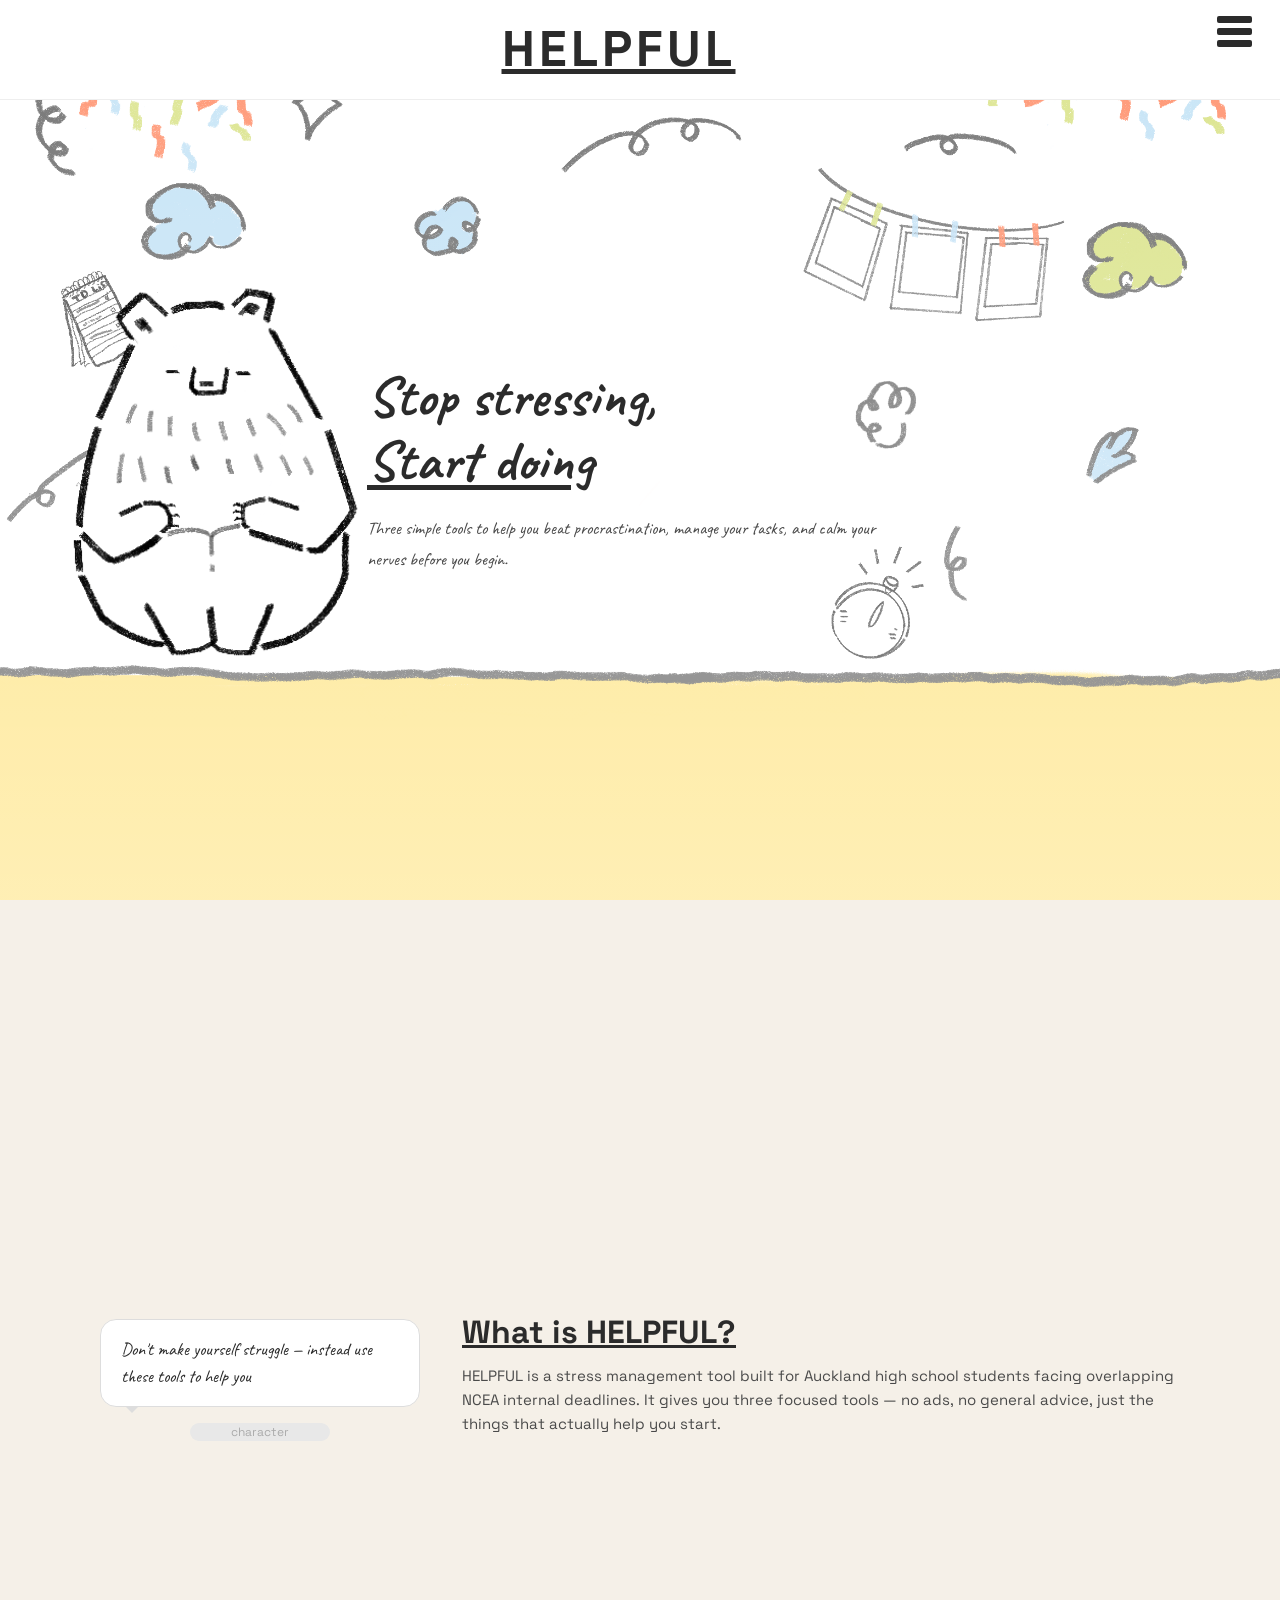
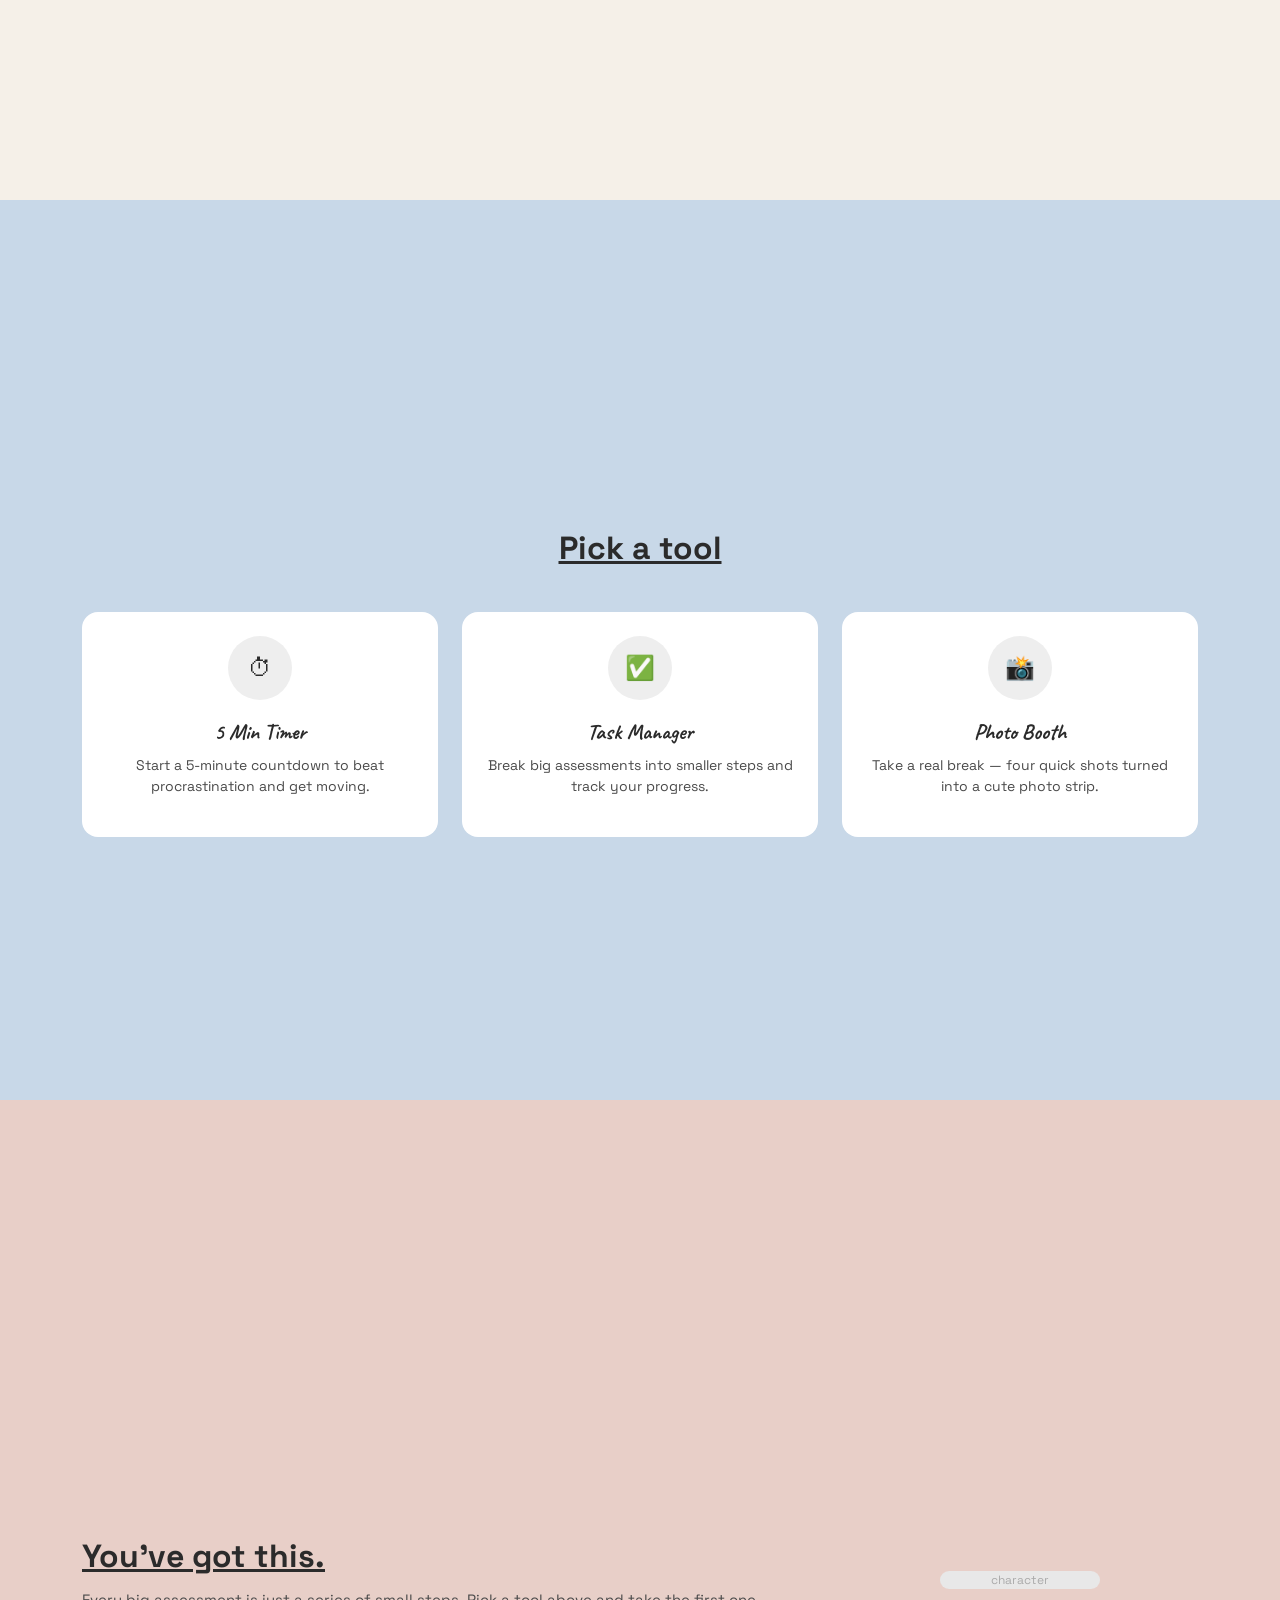
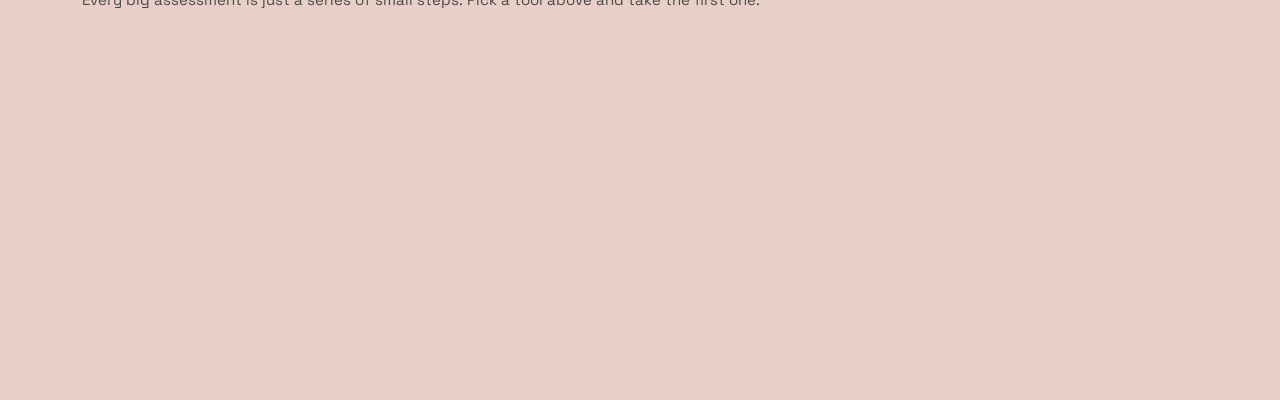
==== index.html @ 7f29ee8a "Add files via upload" ====
<!DOCTYPE html>
<html lang="en">
<head>
  <meta charset="UTF-8" />
  <meta name="viewport" content="width=device-width, initial-scale=1.0" />
  <title>HELPFUL</title>

  <!-- Bootstrap 5 -->
  <link href="https://cdn.jsdelivr.net/npm/bootstrap@5.3.0/dist/css/bootstrap.min.css" rel="stylesheet" />

  <!-- Google Fonts -->
  <link href="https://fonts.googleapis.com/css2?family=Space+Grotesk:wght@400;600;700&family=Caveat:wght@500;700&display=swap" rel="stylesheet" />

  <!-- Link to CSS -->
  <link rel="stylesheet" href="style.css">
</head>

<body>
    
      <!-- ── NAV ──────────────────────────────────────────── -->
      <nav class="nav-bar">
        <div></div>
        <span class="nav-logo">HELPFUL</span>
        <button class="hamburger" id="menuBtn" aria-label="Open menu">
          <span></span><span></span><span></span>
        </button>
      </nav>
    
      <!-- slide-out menu -->
      <div class="overlay" id="overlay"></div>
      <div class="side-menu" id="sideMenu">
        <button class="menu-close" id="menuClose">✕</button>
        <a href="index.html">Home</a>
        <a href="timer.html">5 Min Timer</a>
        <a href="tasks.html">Task Manager</a>
        <a href="breathing.html">Photo Booth</a>
      </div>
    
      <!-- ── SECTION 1 — HERO ─────────────────────────────── -->
      <section class="snap-section hero">

        <div class="container">
          <div class="row align-items-center g-4" style="padding-top: 200px;">
    
            <!-- left character -->
            <div class="col-md-3 d-flex justify-content-center hide-mobile">
              <div class="character-placeholder animate-in">
                <!-- replace with: <img src="assets/char-left.png" alt=""> -->
                <img src="Bearlogo3.png" alt="bear">
              </div>
            </div>
    
            <!-- centre text -->
            <div class="col-md-6 text-center text-md-start">
              <h1 class="hero-tagline animate-in delay-1">
                Stop stressing,<br>
                <span style="text-decoration:underline">Start doing</span>
              </h1>
              <p class="hero-sub animate-in delay-2">
                Three simple tools to help you beat procrastination,
                manage your tasks, and calm your nerves before you begin.
              </p>
            </div>
    
            <!-- right character -->
            <div class="col-md-3 d-flex justify-content-center hide-mobile">
              <div class="character-placeholder animate-in delay-3">
                <!-- replace with: <img src="assets/char-right.png" alt=""> -->
              </div>
            </div>
    

            
          </div>
        </div>
      </section>
    
      <!-- ── SECTION 2 — ABOUT ─────────────────────────────── -->
      <section class="snap-section section-about">
        <div class="container">
          <div class="row align-items-center g-4">
    
            <!-- character with speech bubble -->
            <div class="col-md-4 d-flex flex-column align-items-center gap-3">
              <div class="speech-bubble animate-in">
                Don't make yourself struggle — instead use these tools to help you
              </div>
              <div class="character-placeholder" style="max-width:140px">
                <!-- replace with character PNG -->
                character
              </div>
            </div>
    
            <!-- text -->
            <div class="col-md-8">
              <p class="section-heading animate-in">What is HELPFUL?</p>
              <p class="section-text animate-in delay-1">
                HELPFUL is a stress management tool built for Auckland high school students
                facing overlapping NCEA internal deadlines. It gives you three focused tools —
                no ads, no general advice, just the things that actually help you start.
              </p>
            </div>
    
          </div>
        </div>
      </section>
    
      <!-- ── SECTION 3 — TOOLS ─────────────────────────────── -->
      <section class="snap-section section-tools">
        <div class="container">
          <div class="row g-4 justify-content-center">
    
            <div class="col-12 text-center mb-2">
              <p class="section-heading animate-in">Pick a tool</p>
            </div>
    
            <!-- Timer -->
            <div class="col-md-4 col-10">
              <div class="tool-card animate-in">
                <a href="timer.html">
                  <div class="tool-icon">⏱</div>
                  <p class="tool-title">5 Min Timer</p>
                  <p class="tool-desc">
                    Start a 5-minute countdown to beat procrastination and get moving.
                  </p>
                </a>
              </div>
            </div>
    
            <!-- Task Manager -->
            <div class="col-md-4 col-10">
              <div class="tool-card animate-in delay-1">
                <a href="tasks.html">
                  <div class="tool-icon">✅</div>
                  <p class="tool-title">Task Manager</p>
                  <p class="tool-desc">
                    Break big assessments into smaller steps and track your progress.
                  </p>
                </a>
              </div>
            </div>
    
            <!-- Box Breathing -->
            <div class="col-md-4 col-10">
              <div class="tool-card animate-in delay-2">
                <a href="breathing.html">
                  <div class="tool-icon">📸</div>
                  <p class="tool-title">Photo Booth</p>
                  <p class="tool-desc">
                    Take a real break — four quick shots turned into a cute photo strip.
                  </p>
                </a>
              </div>
            </div>
    
          </div>
        </div>
      </section>
    
      <!-- ── SECTION 4 — CLOSING ───────────────────────────── -->
      <section class="snap-section section-close">
        <div class="container">
          <div class="row align-items-center g-4">
    
            <div class="col-md-8">
              <p class="section-heading animate-in">You've got this.</p>
              <p class="section-text animate-in delay-1">
                Every big assessment is just a series of small steps.
                Pick a tool above and take the first one.
              </p>
            </div>
    
            <div class="col-md-4 d-flex justify-content-center hide-mobile">
              <div class="character-placeholder" style="max-width:160px">
                <!-- replace with character PNG -->
                character
              </div>
            </div>
    
          </div>
        </div>
      </section>
    
    
      <!-- Bootstrap JS -->
      <script src="https://cdn.jsdelivr.net/npm/bootstrap@5.3.0/dist/js/bootstrap.bundle.min.js"></script>
    
      <script>
        // ── Hamburger menu ───────────────────────────────────
        const menuBtn   = document.getElementById('menuBtn');
        const menuClose = document.getElementById('menuClose');
        const sideMenu  = document.getElementById('sideMenu');
        const overlay   = document.getElementById('overlay');
    
        function openMenu()  { sideMenu.classList.add('open'); overlay.classList.add('open'); }
        function closeMenu() { sideMenu.classList.remove('open'); overlay.classList.remove('open'); }
    
        menuBtn.addEventListener('click', openMenu);
        menuClose.addEventListener('click', closeMenu);
        overlay.addEventListener('click', closeMenu);
    
        // ── Scroll-triggered animations ──────────────────────
        const observer = new IntersectionObserver((entries) => {
          entries.forEach(entry => {
            if (entry.isIntersecting) {
              entry.target.querySelectorAll('.animate-in').forEach(el => {
                el.style.animationPlayState = 'running';
              });
            }
          });
        }, { threshold: 0.2 });
    
        document.querySelectorAll('.snap-section').forEach(section => {
          // pause animations until section is in view
          section.querySelectorAll('.animate-in').forEach(el => {
            el.style.animationPlayState = 'paused';
          });
          observer.observe(section);
        });
      </script>
</body>
</html>
---- style.css ----
/* ── TOKENS ─────────────────────────────────────────── */
:root {
  --cream:   #F5F0E8;
  --blue:    #C8D8E8;
  --pink:    #E8CFC8;
  --grey:    #4A4A4A;
  --dark:    #2B2B2B;
  --white:   #FFFFFF;
  --font-display: 'Space Grotesk', sans-serif;
  --font-hand:    'Caveat', cursive;
}

/* ── BASE ───────────────────────────────────────────── */
* { box-sizing: border-box; margin: 0; padding: 0; }

html {
  scroll-snap-type: y mandatory;
  overflow-y: scroll;
}

body {
  font-family: var(--font-display);
  background-color: var(--white);
  color: var(--dark);
}

/* ── NAV ────────────────────────────────────────────── */
.nav-bar {
  position: fixed;
  top: 0;
  left: 0;
  width: 100%;
  z-index: 100; /* how above the item is, so it stays above other items */
  background: var(--white);
  border-bottom: 1px solid #eee;
  padding: 12px 24px;
  display: flex;
  justify-content: space-between;
}

.nav-logo {
  font-family: var(--font-display);
  font-weight: 750;
  font-size: 50px;
  letter-spacing: 4px;
  text-decoration: underline;
  color: var(--dark);
  align-items: center;
}

/* hamburger */
.hamburger {
  background: none;
  border: none;
  cursor: pointer;
  display: flex;
  flex-direction: column;
  gap: 5px;
  padding: 4px;
  justify-self: end;
}
.hamburger span {
  display: block;
  width: 35px;
  height: 7px;
  background: var(--dark);
  border-radius: 2px;
  transition: 0.3s;
}

/* slide-out menu */
.side-menu {
  position: fixed;
  top: 0; right: -260px;
  width: 260px;
  height: 100%;
  background: var(--white);
  border-left: 1px solid #eee;
  z-index: 200;
  padding: 32px 24px;
  transition: right 0.3s ease;
}
.side-menu.open { right: 0; }

.side-menu a {
  display: block;
  font-family: var(--font-display);
  font-weight: 600;
  font-size: 18px;
  color: var(--dark);
  text-decoration: none;
  padding: 12px 0;
  border-bottom: 1px solid #eee;
}
.side-menu a:hover { color: var(--grey); }

.menu-close {
  background: none;
  border: none;
  font-size: 24px;
  cursor: pointer;
  margin-bottom: 24px;
  color: var(--dark);
}

.overlay {
  display: none;
  position: fixed;
  inset: 0;
  background: rgba(0,0,0,0.2);
  z-index: 150;
}
.overlay.open { display: block; }

/* ── SECTIONS (scroll snap) ─────────────────────────── */
.snap-section {
  scroll-snap-align: start;
  min-height: 100vh;
  padding-top: 60px;
  display: flex;
  align-items: center;
  position: relative;
  overflow: hidden;
}

/* ── HERO ───────────────────────────────────────────── */
/* Only this section gets the auto-cropping background image.
   Sections 2-4 keep their plain background colours.            */
.hero {
  /* fallback colour — shows if the image is missing or still loading */
  background-color: var(--white);

  /* two stacked layers: the white veil sits ON TOP of the photo,
     so the dark hero text stays readable on any image            */
  background-image:
    linear-gradient(rgba(255, 255, 255, 0.294), rgba(255, 255, 255, 0.55)),
    url('backgroundHERO3.png');

  background-size: cover;              /* fill the section, crop the overflow */
  background-position: center center;  /* which part of the image survives */
  background-repeat: no-repeat;

  display: flex;
  align-items: stretch;
  padding-top: 56px;
  overflow: hidden;
  min-height: 100vh;
}

.hero .character-placeholder {
  background: none;
  border-radius: 0;
  aspect-ratio: auto;    /* let the image set its own height */
  width: 370px;
  max-width: none;       /* overrides the 180px rule */
  flex-shrink: 0;        /* stops flexbox from squeezing it back down */

  /*  THURTHER position adustments
  
  fine positioning — uncomment and tweak to nudge the bear position: relative; 
  top: 40px;             down; negative moves up
  left: -20px;           left; positive moves right
  */
}

.hero .character-placeholder img {
  width: 100%;
  height: auto;
  display: block;        /* kills the stray gap under the image */
}

.hero-text {
  flex: 0 0 42%;
  display: flex;
  flex-direction: column;
  justify-content: center;
  padding: 48px 32px 48px 60px;
  position: relative;
  z-index: 2;
}

.hero-tagline {
  font-family: var(--font-hand);
  font-size: 56px;
  font-weight: 700;
  line-height: 1.15;
  margin-bottom: 20px;
  color: var(--dark);
}

.hero-tagline span {
  text-decoration: underline;
  text-underline-offset: 6px;
}

.hero-sub {
  font-family: var(--font-hand);
  font-size: 18px;
  color: var(--grey);
  line-height: 1.7;
}

.hero-illustration {
  flex: 1;
  position: relative;
  display: flex;
  align-items: flex-end;
}

.hero-ground {
  position: absolute;
  bottom: 0; left: 0; right: 0;
  height: 32%;
  background-color: #F5D96B;
}

.hero-chars {
  position: relative;
  z-index: 2;
  display: flex;
  align-items: flex-end;
  gap: 24px;
  padding: 0 32px 0 16px;
  width: 100%;
  justify-content: center;
}

.char-placeholder {
  background: #e0e0e0;
  border-radius: 12px;
  display: flex;
  align-items: center;
  justify-content: center;
  font-size: 12px;
  color: #aaa;
  font-family: var(--font-display);
}

.char-main  { width: 220px; height: 300px; }
.char-small { width: 130px; height: 180px; }

.hero-chars img {
  object-fit: contain;
  object-position: bottom;
}

/* ── SECTION 2 — about ──────────────────────────────── */
.section-about {
  background-color: var(--cream);
}

.speech-bubble {
  background: var(--white);
  border: 1px solid #ddd;
  border-radius: 16px;
  padding: 16px 20px;
  font-family: var(--font-hand);
  font-size: 18px;
  line-height: 1.5;
  position: relative;
  max-width: 320px;
}
.speech-bubble::after {
  content: '';
  position: absolute;
  bottom: -14px; left: 24px;
  border: 7px solid transparent;
  border-top-color: #ddd;
}

.character-placeholder {
  width: 100%;
  max-width: 180px;
  aspect-ratio: 180px;
  background: #e8e8e8;
  border-radius: 12px;
  display: flex;
  align-items: center;
  justify-content: center;
  font-size: 12px;
  color: #aaa;
  font-family: var(--font-display);
}

.section-heading {
  font-family: var(--font-display);
  font-weight: 700;
  font-size: 32px;
  text-decoration: underline;
  margin-bottom: 8px;
}

.section-text {
  font-size: 15px;
  color: var(--grey);
  line-height: 1.6;
}

/* ── SECTION 3 — tools ──────────────────────────────── */
.section-tools {
  background-color: var(--blue);
}

.tool-card {
  background: var(--white);
  border-radius: 16px;
  padding: 24px;
  text-align: center;
  height: 100%;
  transition: transform 0.2s;
}
.tool-card:hover { transform: translateY(-4px); }

.tool-card a {
  text-decoration: none;
  color: inherit;
  display: block;
  height: 100%;
}

.tool-title {
  font-family: var(--font-hand);
  font-size: 22px;
  font-weight: 700;
  margin-bottom: 6px;
}

.tool-desc {
  font-size: 14px;
  color: var(--grey);
}

.tool-icon {
  width: 64px;
  height: 64px;
  background: #eee;
  border-radius: 50%;
  margin: 0 auto 16px;
  display: flex;
  align-items: center;
  justify-content: center;
  font-size: 24px;
}

/* ── SECTION 4 — closing ────────────────────────────── */
.section-close {
  background-color: var(--pink);
}

/* ── ANIMATIONS ─────────────────────────────────────── */
@keyframes fadeSlideUp {
  from { opacity: 0; transform: translateY(24px); }
  to   { opacity: 1; transform: translateY(0); }
}

.animate-in {
  animation: fadeSlideUp 0.6s ease both;
}
.delay-1 { animation-delay: 0.15s; }
.delay-2 { animation-delay: 0.3s;  }
.delay-3 { animation-delay: 0.45s; }

/* ── MOBILE ─────────────────────────────────────────── */
@media (max-width: 767px) {
  .hide-mobile { display: none !important; }
  .snap-section { min-height: auto; padding-bottom: 48px; }
  html { scroll-snap-type: none; }

  .hero {
    flex-direction: column;
    min-height: 100vh;

    /* Phones are tall and narrow, so 'cover' crops the sides hard.
       Anchoring to the top keeps the important part of the image
       visible. Change to 'center' or '50% 30%' to taste.          */
    background-position: center top;
  }
  .hero-text {
    flex: none;
    padding: 32px 24px 16px;
    text-align: center;
  }
  .hero-tagline { font-size: 36px; }
  .hero-sub     { font-size: 16px; }
  .hero-illustration { flex: 1; min-height: 280px; }
  .char-main  { width: 140px; height: 190px; }
  .char-small { width: 90px;  height: 120px; }

  .section-heading { font-size: 24px; }
}

/* ══ PHOTO BOOTH (breathing.html) ═══════════════════ */
/* Only used by the photo booth page. Class names are
   unique to that page, so nothing here affects the
   home page, timer or task manager.                  */
.booth-page {
  min-height: 100vh;
  padding: 120px 24px 64px;

  /* fallback — shows if the image is missing or still loading */
  background-color: var(--cream);

  /* white veil on top of the photo so the strip and buttons stay readable */
  background-image:
    linear-gradient(rgba(255, 255, 255, .6), rgba(255, 255, 255, .6)),
    url('backgroundHERO.png');

  background-size: cover;            /* fill the page, crop the overflow */
  background-position: center;
  background-repeat: no-repeat;
  background-attachment: fixed;      /* stays still while the page scrolls */
}

.booth-title {
  font-family: var(--font-hand);
  font-size: 46px;
  font-weight: 700;
  text-align: center;
  margin-bottom: 4px;
}
.booth-sub {
  text-align: center;
  color: var(--grey);
  font-size: 15px;
  margin-bottom: 36px;
}

.booth-grid {
  display: flex;
  flex-wrap: wrap;
  gap: 40px;
  justify-content: center;
  align-items: flex-start;
  max-width: 1000px;
  margin: 0 auto;
}





/* ── camera stage ─────────────────────────────────── */
.stage-col { flex: 1 1 420px; max-width: 480px; }

/* THE CAMERA STAGE
   'position: relative' is essential — every overlay below (countdown,
   flash, shot counter) is positioned absolutely INSIDE this box, and
   absolute positioning anchors to the nearest positioned ancestor.
   'aspect-ratio: 1/1' forces a perfect square regardless of screen
   width, so the preview shows exactly the framing you'll capture.
   'overflow: hidden' clips the video's cropped edges to the rounded
   corners instead of letting them poke out.                          */
.stage {
  position: relative;
  width: 100%;
  aspect-ratio: 1 / 1;               /* square, matches the output */
  border-radius: 24px;
  overflow: hidden;
  background: #2b2b2b;
  border: 6px solid var(--white);
  box-shadow: 0 10px 30px rgba(0,0,0,.12);
}

/* THE VIDEO FEED
   Webcams output 4:3 or 16:9, never square. 'object-fit: cover' scales
   the feed until it fills the square box and crops the overflow — the
   same auto-crop idea as background-size: cover, but for media
   elements. Without it the video would squash and look distorted.
   'scaleX(-1)' flips it horizontally so it behaves like a mirror;
   raising your right hand moves the right side of the screen. The
   capture code applies the same flip so photos match the preview.     */
.stage video {
  width: 100%; height: 100%;
  object-fit: cover;                 /* auto-crop the feed to the square */
  transform: scaleX(-1);             /* mirror, like a real mirror */
  display: block;
}
/* before the camera starts, hide the empty black video element so the
   '📸 Tap Start camera' message shows through instead */
.stage.idle video { opacity: 0; }

.stage-msg {
  position: absolute; inset: 0;
  display: flex; flex-direction: column;
  align-items: center; justify-content: center;
  gap: 10px; text-align: center; padding: 24px;
  color: #fff; font-size: 15px;
}
.stage-msg .big { font-size: 44px; }
.stage.live .stage-msg { display: none; }

/* countdown */
.countdown {
  position: absolute; inset: 0;
  display: none;
  align-items: center; justify-content: center;
  background: rgba(0,0,0,.35);
  font-family: var(--font-hand);
  font-weight: 700;
  font-size: 150px;
  color: #fff;
  text-shadow: 0 4px 18px rgba(0,0,0,.4);
}
.countdown.show { display: flex; }
.countdown span { animation: pop .9s ease-out; }
@keyframes pop {
  0%   { transform: scale(.3); opacity: 0; }
  35%  { transform: scale(1.15); opacity: 1; }
  60%  { transform: scale(1); }
  100% { transform: scale(.85); opacity: .15; }
}

/* SHUTTER FLASH — full screen.
   'position: fixed' pins it to the window rather than the camera box,
   so the whole display turns white. z-index 400 puts it above the nav
   (100), overlay (150), side menu (200) and toast (300).
   'pointer-events: none' means clicks pass straight through it.

   This doubles as a light source: a white screen at arm's length
   genuinely brightens your face, which is why the JS holds the flash
   for a moment BEFORE capturing rather than firing them together.     */
.booth-flash {
  position: fixed; inset: 0;
  background: #fff; opacity: 0; pointer-events: none;
  z-index: 400;
}
.booth-flash.fire { animation: flashAnim .7s ease-out; }
/* Holds at full white for the first 45% (~315ms) so the camera has
   time to meter the extra light, then fades out.                     */
@keyframes flashAnim {
  0%   { opacity: 1; }
  45%  { opacity: 1; }
  100% { opacity: 0; }
}

.shot-pip {
  position: absolute; top: 14px; left: 14px;
  background: rgba(0,0,0,.55); color: #fff;
  font-size: 13px; font-weight: 600;
  padding: 5px 12px; border-radius: 999px;
  opacity: 0; transition: opacity .25s;
}
.shot-pip.show { opacity: 1; }

/* ── controls ─────────────────────────────────────── */
.controls { margin-top: 22px; display: flex; flex-direction: column; gap: 16px; }
.btn-row  { display: flex; gap: 12px; flex-wrap: wrap; }

.bth {
  font-family: var(--font-display);
  font-weight: 600; font-size: 15px;
  border: none; border-radius: 999px;
  padding: 13px 24px; cursor: pointer;
  transition: transform .15s, box-shadow .15s, opacity .15s;
  display: inline-flex; align-items: center; gap: 8px;
}
.bth:hover:not(:disabled) { transform: translateY(-2px); box-shadow: 0 6px 16px rgba(0,0,0,.14); }
.bth:disabled { opacity: .45; cursor: not-allowed; }
.bth-primary { background: var(--dark);  color: #fff; flex: 1 1 auto; justify-content: center; }
.bth-soft    { background: var(--white); color: var(--dark); border: 1px solid #ddd; }

.filters { display: flex; gap: 8px; flex-wrap: wrap; align-items: center; }
.filters-label {
  font-size: 12px; text-transform: uppercase; letter-spacing: .08em;
  color: var(--grey); width: 100%; margin-bottom: 2px;
}
.chip {
  font-family: var(--font-display); font-size: 13px; font-weight: 600;
  border: 1px solid #ddd; background: var(--white); color: var(--dark);
  border-radius: 999px; padding: 8px 15px; cursor: pointer;
  transition: .15s;
}
.chip:hover { border-color: var(--dark); }
.chip[aria-pressed="true"] { background: var(--dark); color: #fff; border-color: var(--dark); }

/* ── sticker tray ─────────────────────────────────── */
.stickers { display: flex; flex-wrap: wrap; gap: 8px; }
.sticker-tray { display: flex; gap: 8px; flex-wrap: wrap; width: 100%; }

.sticker-tray button {
  width: 52px; height: 52px; padding: 6px;
  background: var(--white); border: 1px solid #ddd;
  border-radius: 12px; cursor: pointer; transition: .15s;
}
.sticker-tray button:hover { transform: translateY(-2px); border-color: var(--dark); }
/* pointer-events: none so a click always registers on the button,
   never on the image inside it */
.sticker-tray img { width: 100%; height: 100%; object-fit: contain; display: block; pointer-events: none; }

.sticker-clear { font-size: 13px; padding: 9px 18px; }
/* .bth sets display:inline-flex, which would otherwise beat the plain
   'hidden' attribute and leave the button visible. This restores it.  */
.sticker-clear[hidden] { display: none; }

/* ── photo strip ──────────────────────────────────── */
.strip-col { flex: 0 0 300px; }

/* 'position: relative' turns the strip into the coordinate system for
   placed stickers — their percentage positions are measured against
   this box, which is what lets the same numbers map onto the download
   canvas at a completely different pixel size.                        */
.strip {
  position: relative;
  background: var(--white);
  border-radius: 18px;
  padding: 18px 18px 14px;
  box-shadow: 0 10px 30px rgba(0,0,0,.12);
  display: flex; flex-direction: column; gap: 12px;
}

/* A PLACED STICKER
   left/top are percentages of the strip, and translate(-50%,-50%)
   shifts the sticker so those percentages point at its CENTRE rather
   than its top-left corner — much more intuitive to drag.
   'touch-action: none' stops phones scrolling the page mid-drag.      */
.placed {
  position: absolute;
  width: 22%;
  transform: translate(-50%, -50%);
  cursor: grab;
  touch-action: none;
  user-select: none; -webkit-user-select: none;
  z-index: 5;
  filter: drop-shadow(0 2px 5px rgba(0,0,0,.25));
}
.placed.grabbing { cursor: grabbing; }
/* ONE PHOTO SLOT
   Four of these stack vertically to form the strip. Each is locked
   square by aspect-ratio, so the strip keeps its shape whether it
   holds photos or empty placeholders. The diagonal stripe pattern is
   the empty state — it disappears once an <img> is dropped in.       */
.slot {
  position: relative;
  width: 100%;
  aspect-ratio: 1 / 1;               /* square layout */
  border-radius: 10px;
  overflow: hidden;
  background: repeating-linear-gradient(45deg, #f2f0eb, #f2f0eb 8px, #ebe8e2 8px, #ebe8e2 16px);
  display: flex; align-items: center; justify-content: center;
}
/* Photos are already cropped square by the canvas code, so object-fit
   here is a safety net — if anything non-square ever lands in a slot
   it gets cropped rather than stretched.                             */
.slot img {
  width: 100%; height: 100%;
  object-fit: cover;                 /* auto-crop to the square */
  display: block;
  animation: dropIn .5s cubic-bezier(.2,.9,.3,1.4) both;
}
@keyframes dropIn {
  0%   { opacity: 0; transform: translateY(-14px) scale(.9) rotate(-3deg); }
  100% { opacity: 1; transform: none; }
}
.slot-num {
  font-family: var(--font-hand); font-size: 30px; color: #c9c5bd;
}
.slot .retake {
  position: absolute; right: 8px; bottom: 8px;
  background: rgba(0,0,0,.6); color: #fff;
  border: none; border-radius: 999px;
  font-size: 12px; font-weight: 600; padding: 6px 12px;
  cursor: pointer; opacity: 0; transition: opacity .2s;
}
.slot:hover .retake { opacity: 1; }

.strip-foot {
  text-align: center;
  font-family: var(--font-hand);
  font-size: 20px; color: var(--grey);
  padding-top: 2px;
}
.strip-actions { display: flex; gap: 10px; margin-top: 16px; }
.strip-actions .bth { flex: 1; justify-content: center; font-size: 14px; padding: 11px 16px; }

.booth-toast {
  position: fixed; left: 50%; bottom: 28px; transform: translateX(-50%) translateY(20px);
  background: var(--dark); color: #fff;
  padding: 12px 22px; border-radius: 999px; font-size: 14px;
  opacity: 0; pointer-events: none; transition: .3s; z-index: 300;
  max-width: 90vw; text-align: center;
}
.booth-toast.show { opacity: 1; transform: translateX(-50%) translateY(0); }

@media (max-width: 767px) {
  .booth-page { padding-top: 100px; }
  .booth-title { font-size: 34px; }
  .strip-col { flex: 1 1 100%; max-width: 320px; }
  .countdown { font-size: 110px; }
}
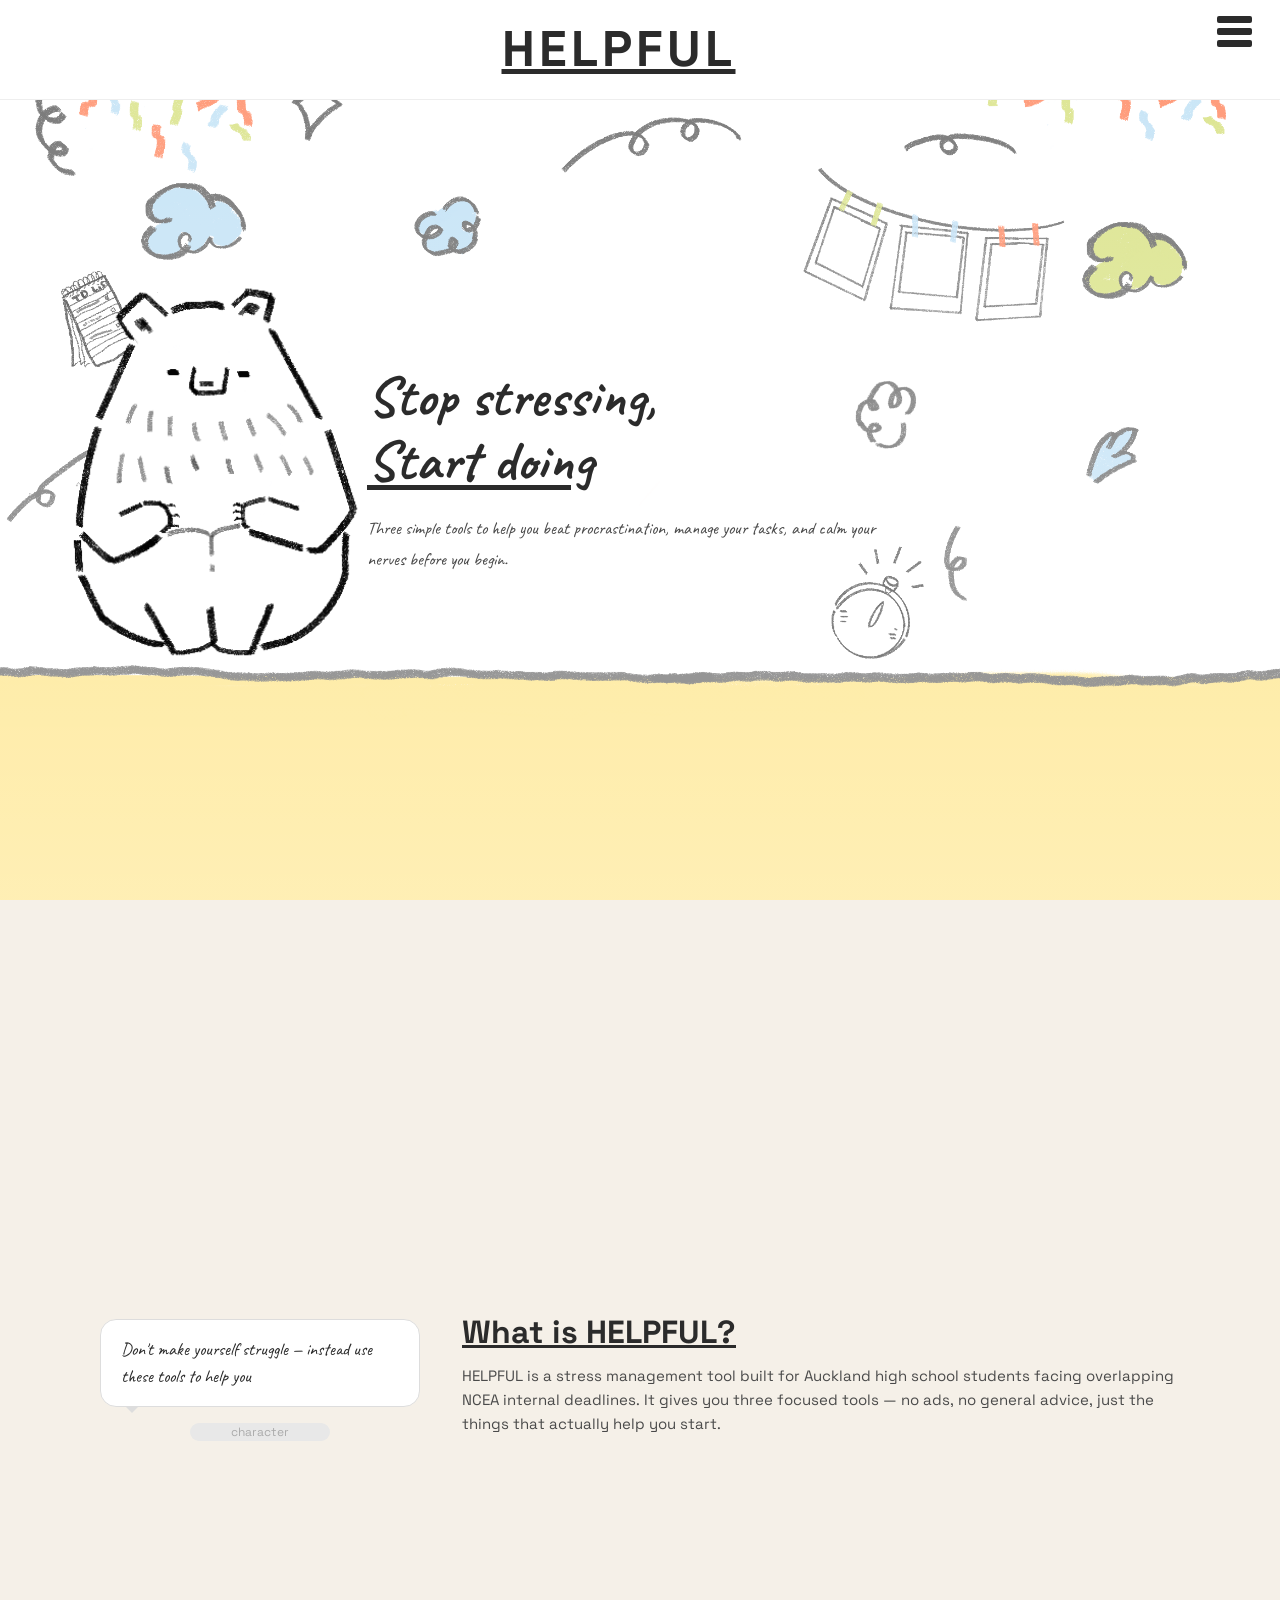
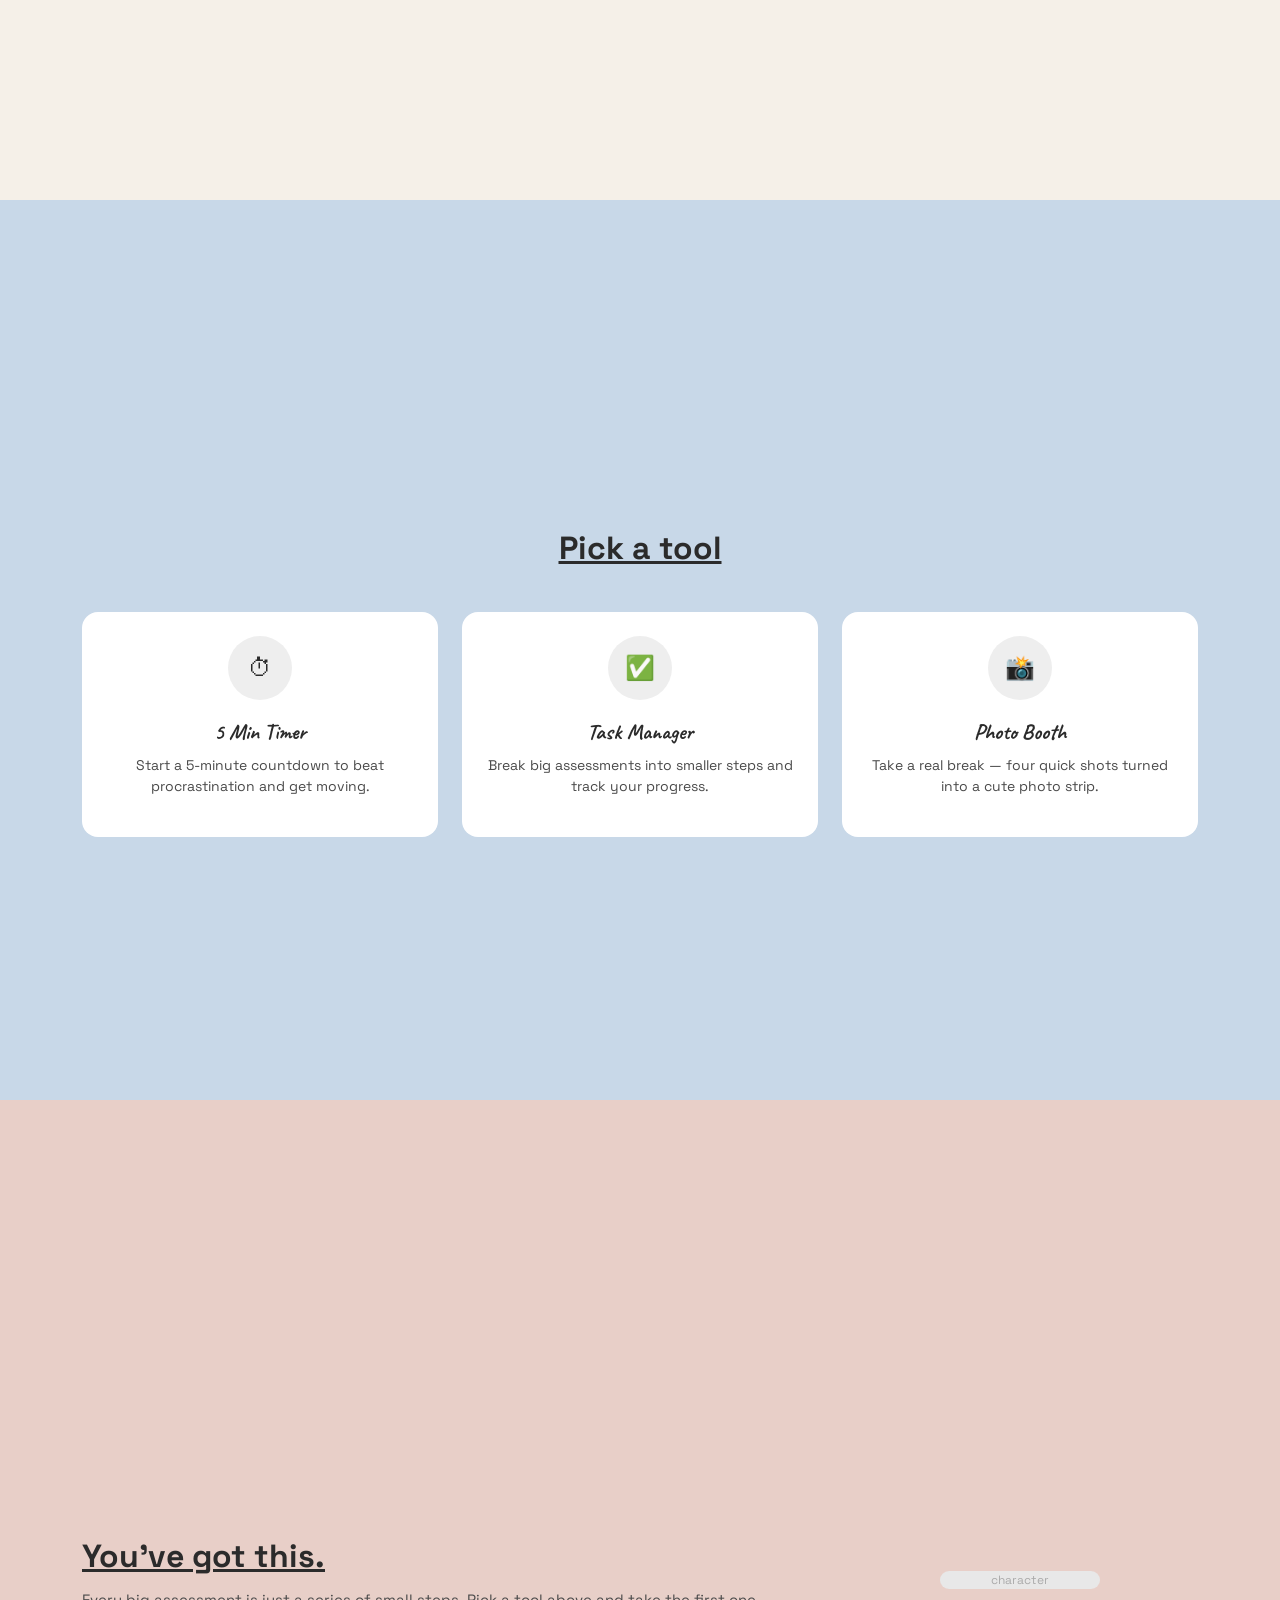
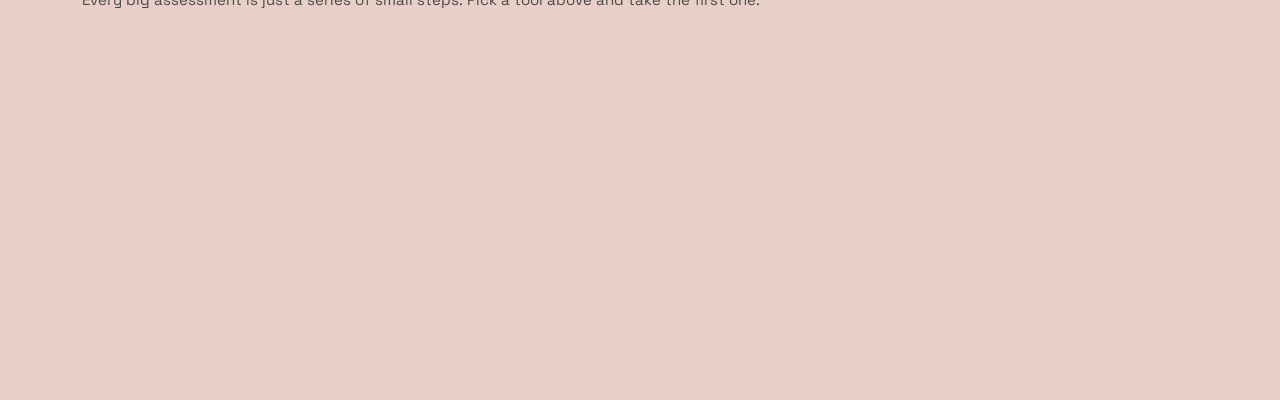
==== commit ee83deed: "Add files via upload" ====
--- a/index.html
+++ b/index.html
@@ -12,7 +12,7 @@
   <link href="https://fonts.googleapis.com/css2?family=Space+Grotesk:wght@400;600;700&family=Caveat:wght@500;700&display=swap" rel="stylesheet" />
 
   <!-- Link to CSS -->
-  <link rel="stylesheet" href="style.css">
+  <link rel="stylesheet" href="style.css?v=2">
 </head>
 
 <body>
--- a/style.css
+++ b/style.css
@@ -615,7 +615,9 @@
    'touch-action: none' stops phones scrolling the page mid-drag.      */
 .placed {
   position: absolute;
-  width: 22%;
+  /* set by script.js from STICKER_W so the preview and the downloaded
+     PNG can never disagree. The 22% is only a fallback.              */
+  width: var(--sticker-w, 22%);
   transform: translate(-50%, -50%);
   cursor: grab;
   touch-action: none;
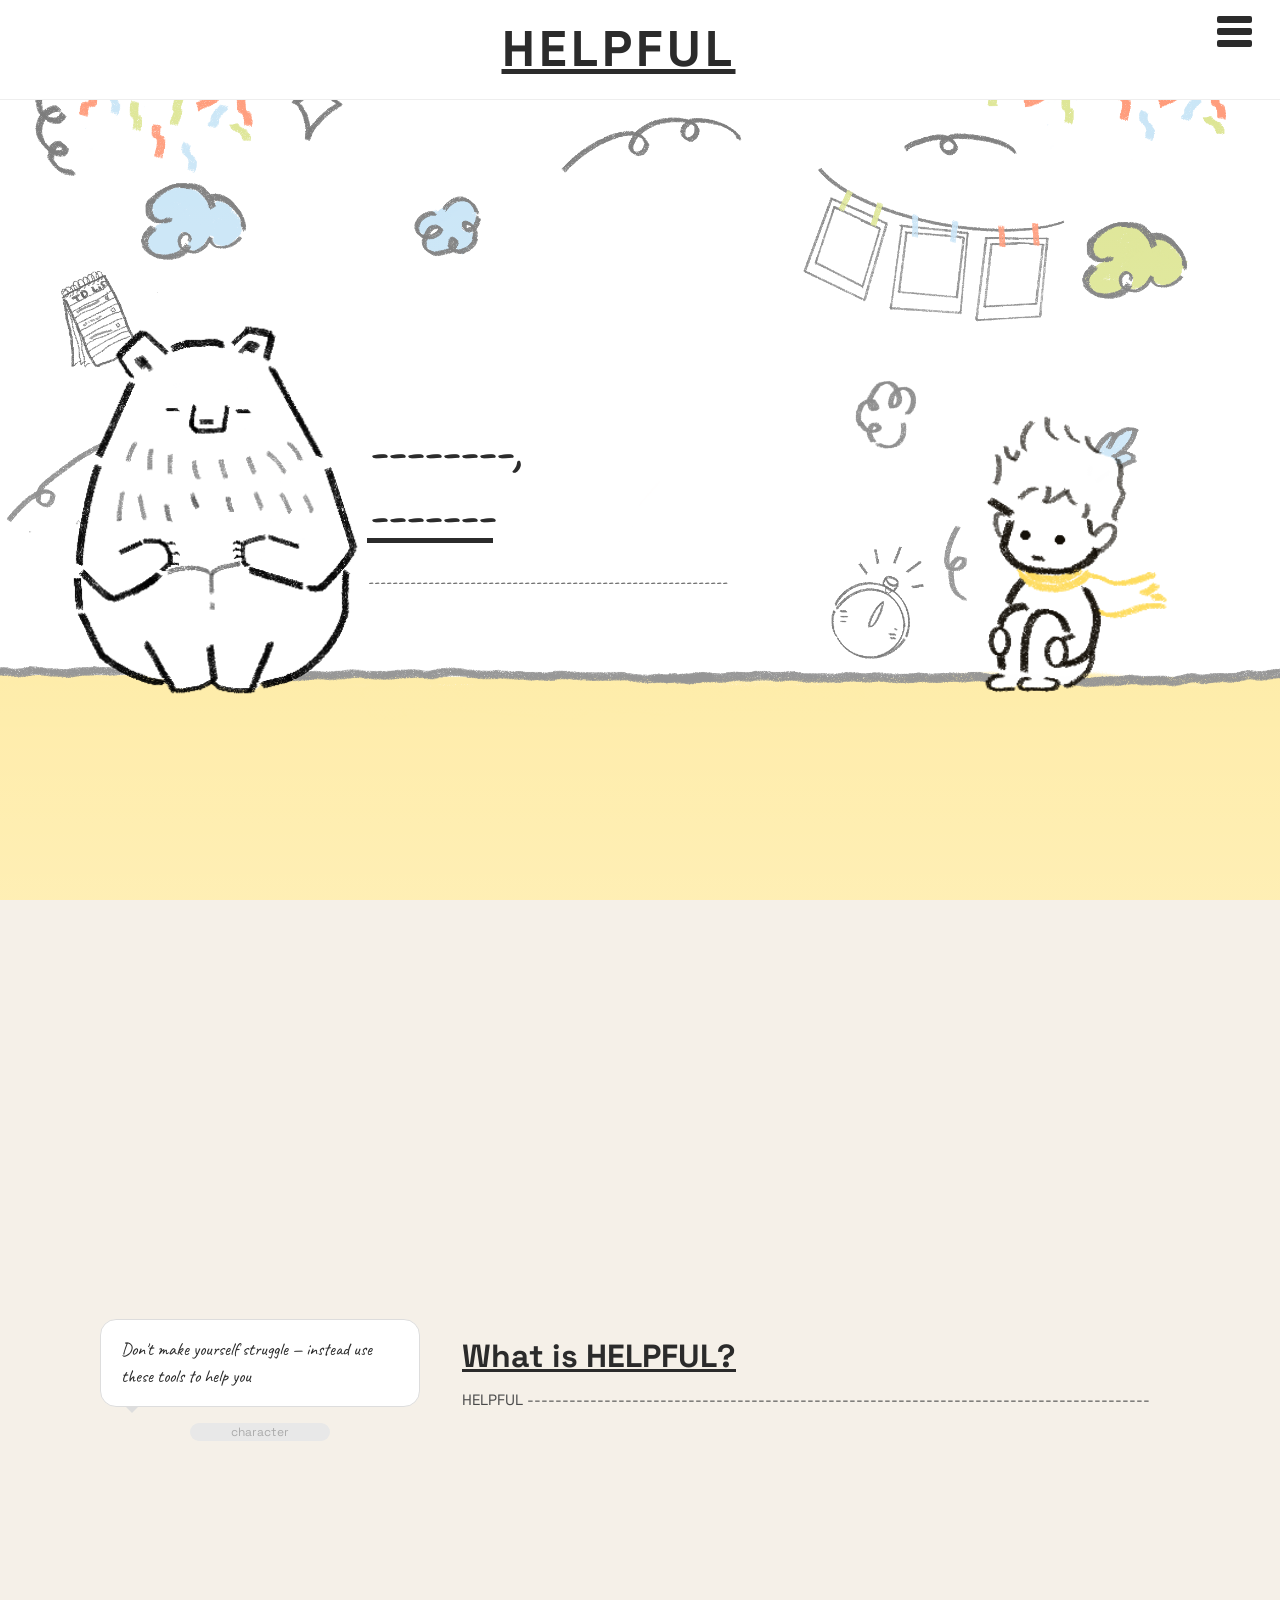
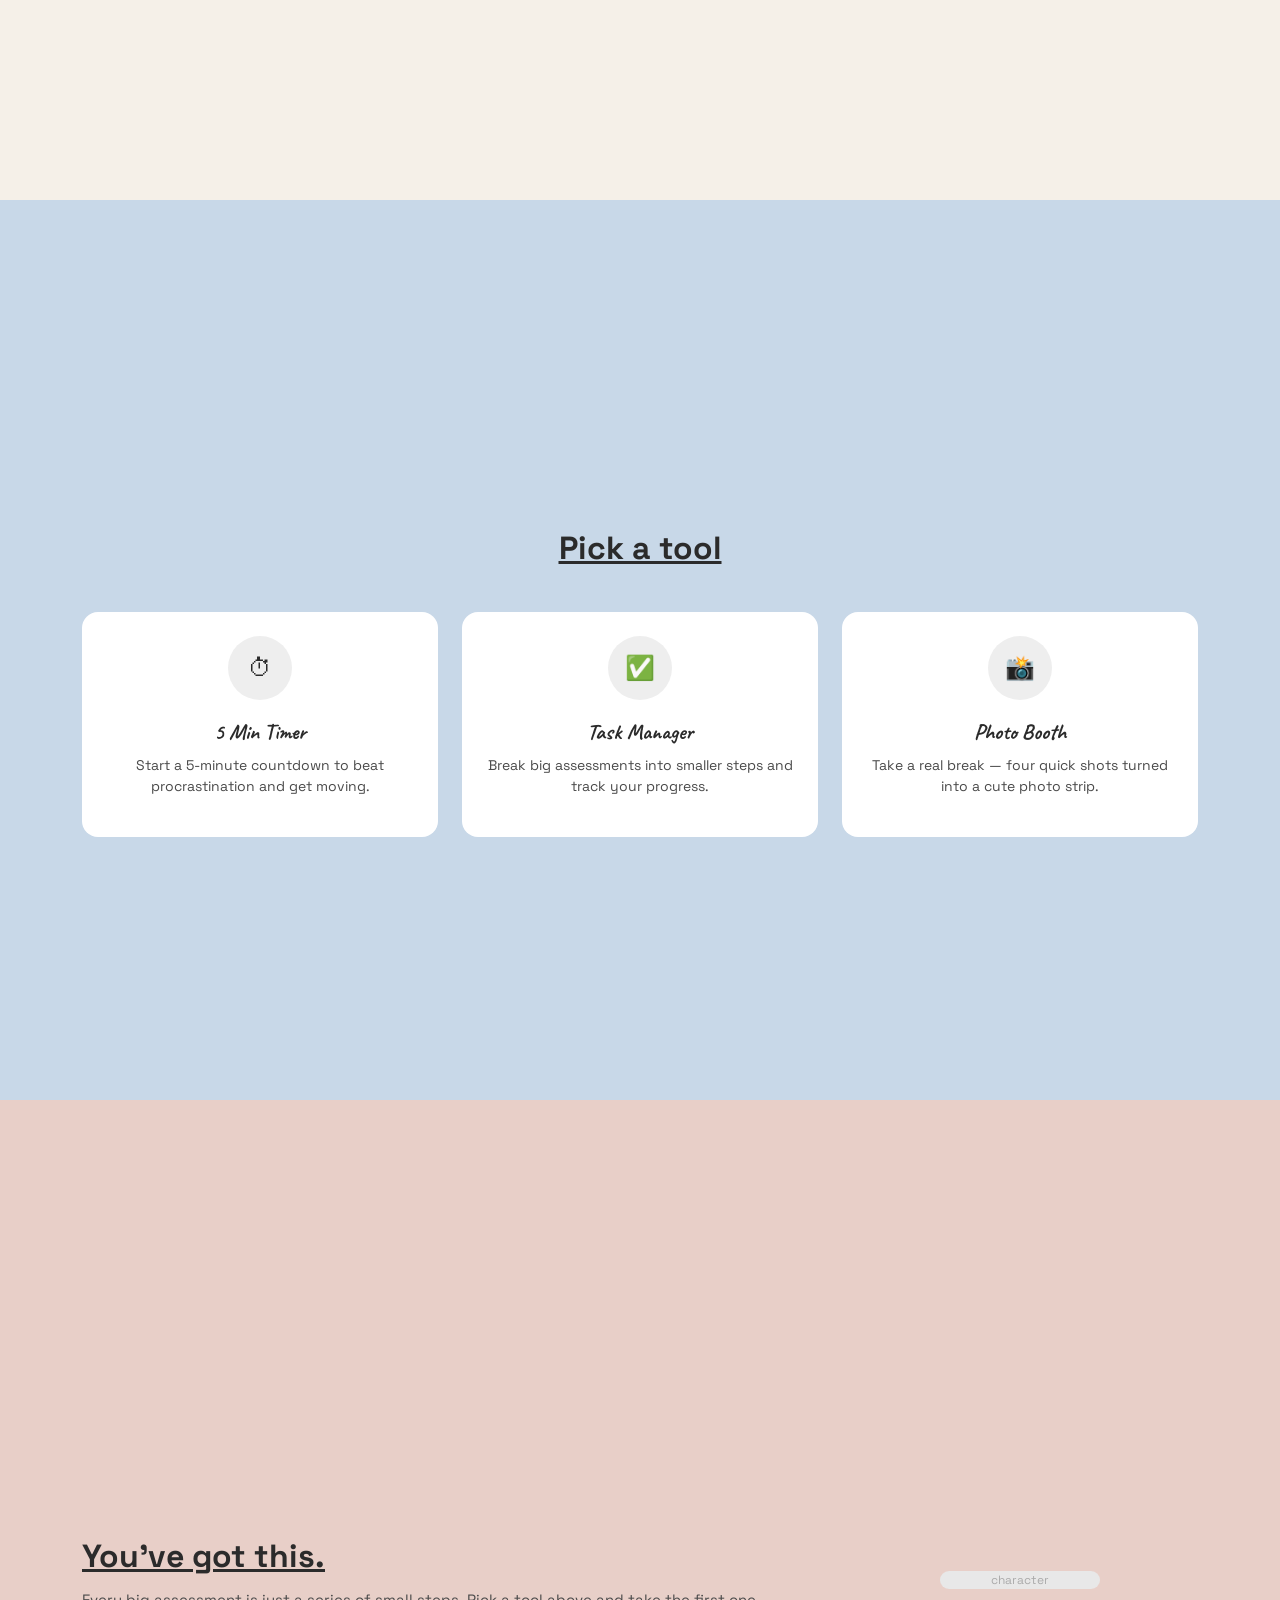
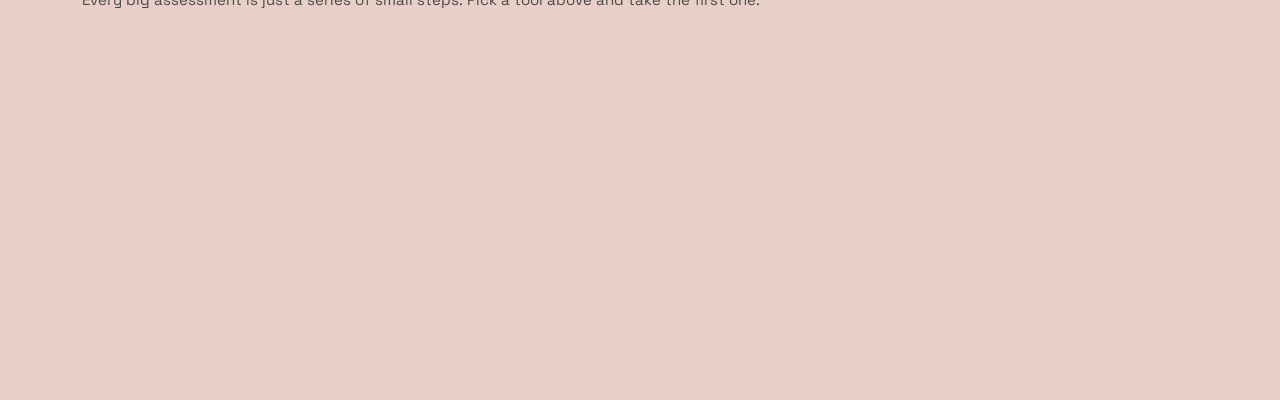
==== commit c061f202: "Add files via upload" ====
--- a/index.html
+++ b/index.html
@@ -53,19 +53,19 @@
             <!-- centre text -->
             <div class="col-md-6 text-center text-md-start">
               <h1 class="hero-tagline animate-in delay-1">
-                Stop stressing,<br>
-                <span style="text-decoration:underline">Start doing</span>
+                --------,<br>
+                <span style="text-decoration:underline">-------</span>
               </h1>
               <p class="hero-sub animate-in delay-2">
-                Three simple tools to help you beat procrastination,
-                manage your tasks, and calm your nerves before you begin.
+                ------------------------------------------------------------
               </p>
             </div>
     
             <!-- right character -->
             <div class="col-md-3 d-flex justify-content-center hide-mobile">
               <div class="character-placeholder animate-in delay-3">
-                <!-- replace with: <img src="assets/char-right.png" alt=""> -->
+                <!-- replace with: -->
+                <img src="Boylogo3.png" alt="boy"> 
               </div>
             </div>
     
@@ -95,9 +95,7 @@
             <div class="col-md-8">
               <p class="section-heading animate-in">What is HELPFUL?</p>
               <p class="section-text animate-in delay-1">
-                HELPFUL is a stress management tool built for Auckland high school students
-                facing overlapping NCEA internal deadlines. It gives you three focused tools —
-                no ads, no general advice, just the things that actually help you start.
+                HELPFUL -----------------------------------------------------------------------------------------
               </p>
             </div>
     
--- a/style.css
+++ b/style.css
@@ -154,13 +154,6 @@
   width: 370px;
   max-width: none;       /* overrides the 180px rule */
   flex-shrink: 0;        /* stops flexbox from squeezing it back down */
-
-  /*  THURTHER position adustments
-  
-  fine positioning — uncomment and tweak to nudge the bear position: relative; 
-  top: 40px;             down; negative moves up
-  left: -20px;           left; positive moves right
-  */
 }
 
 .hero .character-placeholder img {
@@ -689,3 +682,282 @@
   .strip-col { flex: 1 1 100%; max-width: 320px; }
   .countdown { font-size: 110px; }
 }
+
+/* ══ TIMER (timer.html) ══════════════════════════════ */
+/* Class names are unique to this page, so nothing here
+   affects the home page, task manager or photo booth.  */
+.timer-page {
+  min-height: 100vh;
+  padding: 130px 24px 64px;
+  display: flex;
+  flex-direction: column;
+  align-items: center;
+  background:
+    radial-gradient(circle at 18% 18%, rgba(200,216,232,.5), transparent 45%),
+    radial-gradient(circle at 82% 78%, rgba(232,207,200,.5), transparent 45%),
+    var(--cream);
+}
+
+.timer-title {
+  font-family: var(--font-hand);
+  font-size: 46px;
+  font-weight: 700;
+  text-align: center;
+  margin-bottom: 4px;
+}
+.timer-sub {
+  text-align: center;
+  color: var(--grey);
+  font-size: 15px;
+  max-width: 420px;
+  margin-bottom: 28px;
+}
+
+/* ── the dial ─────────────────────────────────────── */
+/* The ring and the digits are stacked: the SVG fills the
+   box, and .dial-face sits on top of it, centred.      */
+.timer-dial {
+  position: relative;
+  width: 300px; height: 300px;
+  max-width: 82vw; max-height: 82vw;
+  margin-bottom: 26px;
+}
+
+.ring { width: 100%; height: 100%; display: block; transform: rotate(-90deg); }
+
+.ring-track {
+  fill: none;
+  stroke: rgba(43,43,43,.10);
+  stroke-width: 12;
+}
+
+/* stroke-dasharray is set by script.js to the circle's full
+   circumference; stroke-dashoffset then hides part of that
+   dash, which is what makes the arc shrink as time passes. */
+.ring-fill {
+  fill: none;
+  stroke: var(--dark);
+  stroke-width: 12;
+  stroke-linecap: round;
+  transition: stroke-dashoffset .35s linear, stroke .4s;
+}
+.timer-dial.done .ring-fill { stroke: #6FAE7C; }
+
+.dial-face {
+  position: absolute; inset: 0;
+  display: flex; flex-direction: column;
+  align-items: center; justify-content: center;
+  gap: 6px; text-align: center; padding: 0 34px;
+  pointer-events: none;
+}
+
+.time {
+  font-family: var(--font-display);
+  font-weight: 700;
+  font-size: 58px;
+  letter-spacing: 1px;
+  font-variant-numeric: tabular-nums;   /* stops digits jittering */
+  color: var(--dark);
+}
+.timer-dial.running .time { animation: tick 1s ease-in-out infinite; }
+@keyframes tick {
+  0%, 100% { transform: scale(1); }
+  50%      { transform: scale(1.015); }
+}
+
+.message {
+  font-family: var(--font-hand);
+  font-size: 20px;
+  color: var(--grey);
+  margin: 0;
+  min-height: 26px;
+}
+
+/* ── duration controls ────────────────────────────── */
+.adjust {
+  display: flex; align-items: center; gap: 16px;
+  margin-bottom: 16px;
+}
+.adj-btn {
+  width: 44px; height: 44px;
+  border-radius: 50%;
+  border: 1px solid #ddd;
+  background: var(--white);
+  color: var(--dark);
+  font-size: 22px; font-weight: 600;
+  cursor: pointer; transition: .15s;
+  display: flex; align-items: center; justify-content: center;
+}
+.adj-btn:hover:not(:disabled) { transform: translateY(-2px); border-color: var(--dark); }
+.adj-btn:disabled { opacity: .4; cursor: not-allowed; }
+
+.adj-label {
+  font-family: var(--font-display);
+  font-weight: 600; font-size: 15px;
+  color: var(--grey);
+  min-width: 110px; text-align: center;
+}
+
+.timer-presets {
+  display: flex; gap: 8px; flex-wrap: wrap;
+  justify-content: center; margin-bottom: 26px;
+}
+
+.timer-actions { display: flex; gap: 12px; }
+.timer-actions .bth { min-width: 140px; justify-content: center; }
+
+/* hide the setup controls while the clock is running */
+.timer-page.running .adjust,
+.timer-page.running .timer-presets { display: none; }
+
+@media (max-width: 767px) {
+  .timer-page { padding-top: 100px; }
+  .timer-title { font-size: 34px; }
+  .time { font-size: 46px; }
+}
+
+/* ══ TASK MANAGER (tasks.html) ═══════════════════════ */
+/* Class names are unique to this page.                 */
+.tasks-page {
+  min-height: 100vh;
+  padding: 130px 24px 80px;
+  background:
+    radial-gradient(circle at 15% 15%, rgba(200,216,232,.5), transparent 45%),
+    radial-gradient(circle at 85% 80%, rgba(232,207,200,.5), transparent 45%),
+    var(--cream);
+}
+
+.tasks-title {
+  font-family: var(--font-hand);
+  font-size: 46px; font-weight: 700;
+  text-align: center; margin-bottom: 4px;
+}
+.tasks-sub {
+  text-align: center; color: var(--grey); font-size: 15px;
+  max-width: 480px; margin: 0 auto 30px;
+}
+
+/* ── overall progress ─────────────────────────────── */
+.overall {
+  max-width: 640px; margin: 0 auto 20px;
+  background: var(--white); border-radius: 14px;
+  padding: 16px 18px; box-shadow: 0 6px 18px rgba(0,0,0,.07);
+}
+.overall-head {
+  display: flex; justify-content: space-between; align-items: center;
+  font-size: 14px; font-weight: 600; color: var(--grey); margin-bottom: 10px;
+}
+.link-btn {
+  background: none; border: none; padding: 0; cursor: pointer;
+  font-family: var(--font-display); font-size: 13px; font-weight: 600;
+  color: var(--grey); text-decoration: underline;
+}
+.link-btn:hover { color: var(--dark); }
+
+.bar { height: 8px; background: rgba(43,43,43,.10); border-radius: 999px; overflow: hidden; }
+.bar-fill {
+  height: 100%; width: 0%;
+  background: var(--dark); border-radius: 999px;
+  transition: width .35s ease;
+}
+.task-card.complete .bar-fill { background: #6FAE7C; }
+
+/* ── add form ─────────────────────────────────────── */
+.add-card {
+  max-width: 640px; margin: 0 auto 26px;
+  background: var(--white); border-radius: 16px;
+  padding: 18px; box-shadow: 0 6px 18px rgba(0,0,0,.07);
+  display: flex; flex-direction: column; gap: 10px;
+}
+.add-row { display: flex; gap: 10px; flex-wrap: wrap; }
+.add-row .bth { flex: 1 1 auto; justify-content: center; }
+
+.field {
+  font-family: var(--font-display); font-size: 15px;
+  border: 1px solid #ddd; border-radius: 10px;
+  padding: 12px 14px; width: 100%; color: var(--dark);
+  background: var(--white);
+}
+.field:focus { outline: 2px solid var(--dark); outline-offset: 1px; }
+.field-date { flex: 0 0 170px; width: auto; }
+
+/* ── one assessment ───────────────────────────────── */
+.task-list { max-width: 640px; margin: 0 auto; display: flex; flex-direction: column; gap: 16px; }
+
+.task-card {
+  background: var(--white); border-radius: 16px;
+  padding: 18px; box-shadow: 0 6px 18px rgba(0,0,0,.07);
+  animation: cardIn .35s ease both;
+}
+@keyframes cardIn {
+  from { opacity: 0; transform: translateY(10px); }
+  to   { opacity: 1; transform: none; }
+}
+.task-card.complete { opacity: .72; }
+
+.card-head { display: flex; align-items: flex-start; gap: 10px; margin-bottom: 6px; }
+.card-title {
+  font-family: var(--font-display); font-weight: 700; font-size: 18px;
+  flex: 1; word-break: break-word; cursor: text;
+}
+.task-card.complete .card-title { text-decoration: line-through; }
+
+.icon-btn {
+  background: none; border: none; cursor: pointer;
+  font-size: 15px; line-height: 1; padding: 4px 6px;
+  color: #b9b5ad; border-radius: 6px; transition: .15s;
+}
+.icon-btn:hover { color: var(--dark); background: #f2f0eb; }
+
+.due {
+  display: inline-block; font-size: 12px; font-weight: 600;
+  padding: 3px 10px; border-radius: 999px; margin-bottom: 12px;
+  background: #eef1f4; color: var(--grey);
+}
+.due.soon    { background: #FBEFD6; color: #8a6316; }
+.due.overdue { background: #F7DEDA; color: #9c3a2c; }
+.due.done    { background: #E4F1E6; color: #3f7049; }
+
+.count { font-size: 13px; color: var(--grey); margin: 10px 0 6px; }
+
+/* ── steps ────────────────────────────────────────── */
+.steps { list-style: none; margin: 12px 0 0; padding: 0; display: flex; flex-direction: column; gap: 2px; }
+
+.step {
+  display: flex; align-items: center; gap: 10px;
+  padding: 7px 8px; border-radius: 8px;
+  transition: background .15s;
+}
+.step:hover { background: #f7f5f1; }
+.step.dragging { opacity: .4; }
+.step.drop-target { background: #eceae4; }
+
+.step input[type="checkbox"] {
+  width: 18px; height: 18px; flex: 0 0 auto;
+  accent-color: var(--dark); cursor: pointer;
+}
+.step-text { flex: 1; font-size: 15px; cursor: text; word-break: break-word; }
+.step.done .step-text { text-decoration: line-through; color: #a8a49c; }
+
+.grip {
+  cursor: grab; color: #cfcac1; font-size: 14px;
+  padding: 2px 4px; user-select: none; touch-action: none;
+}
+.grip:active { cursor: grabbing; }
+
+.add-step {
+  display: flex; gap: 8px; margin-top: 10px;
+}
+.add-step .field { font-size: 14px; padding: 9px 12px; }
+.add-step .bth  { font-size: 14px; padding: 9px 18px; }
+
+.empty-note {
+  text-align: center; color: var(--grey); font-size: 15px;
+  font-family: var(--font-hand); font-size: 20px; margin-top: 30px;
+}
+
+@media (max-width: 767px) {
+  .tasks-page { padding-top: 100px; }
+  .tasks-title { font-size: 34px; }
+  .field-date { flex: 1 1 100%; }
+}
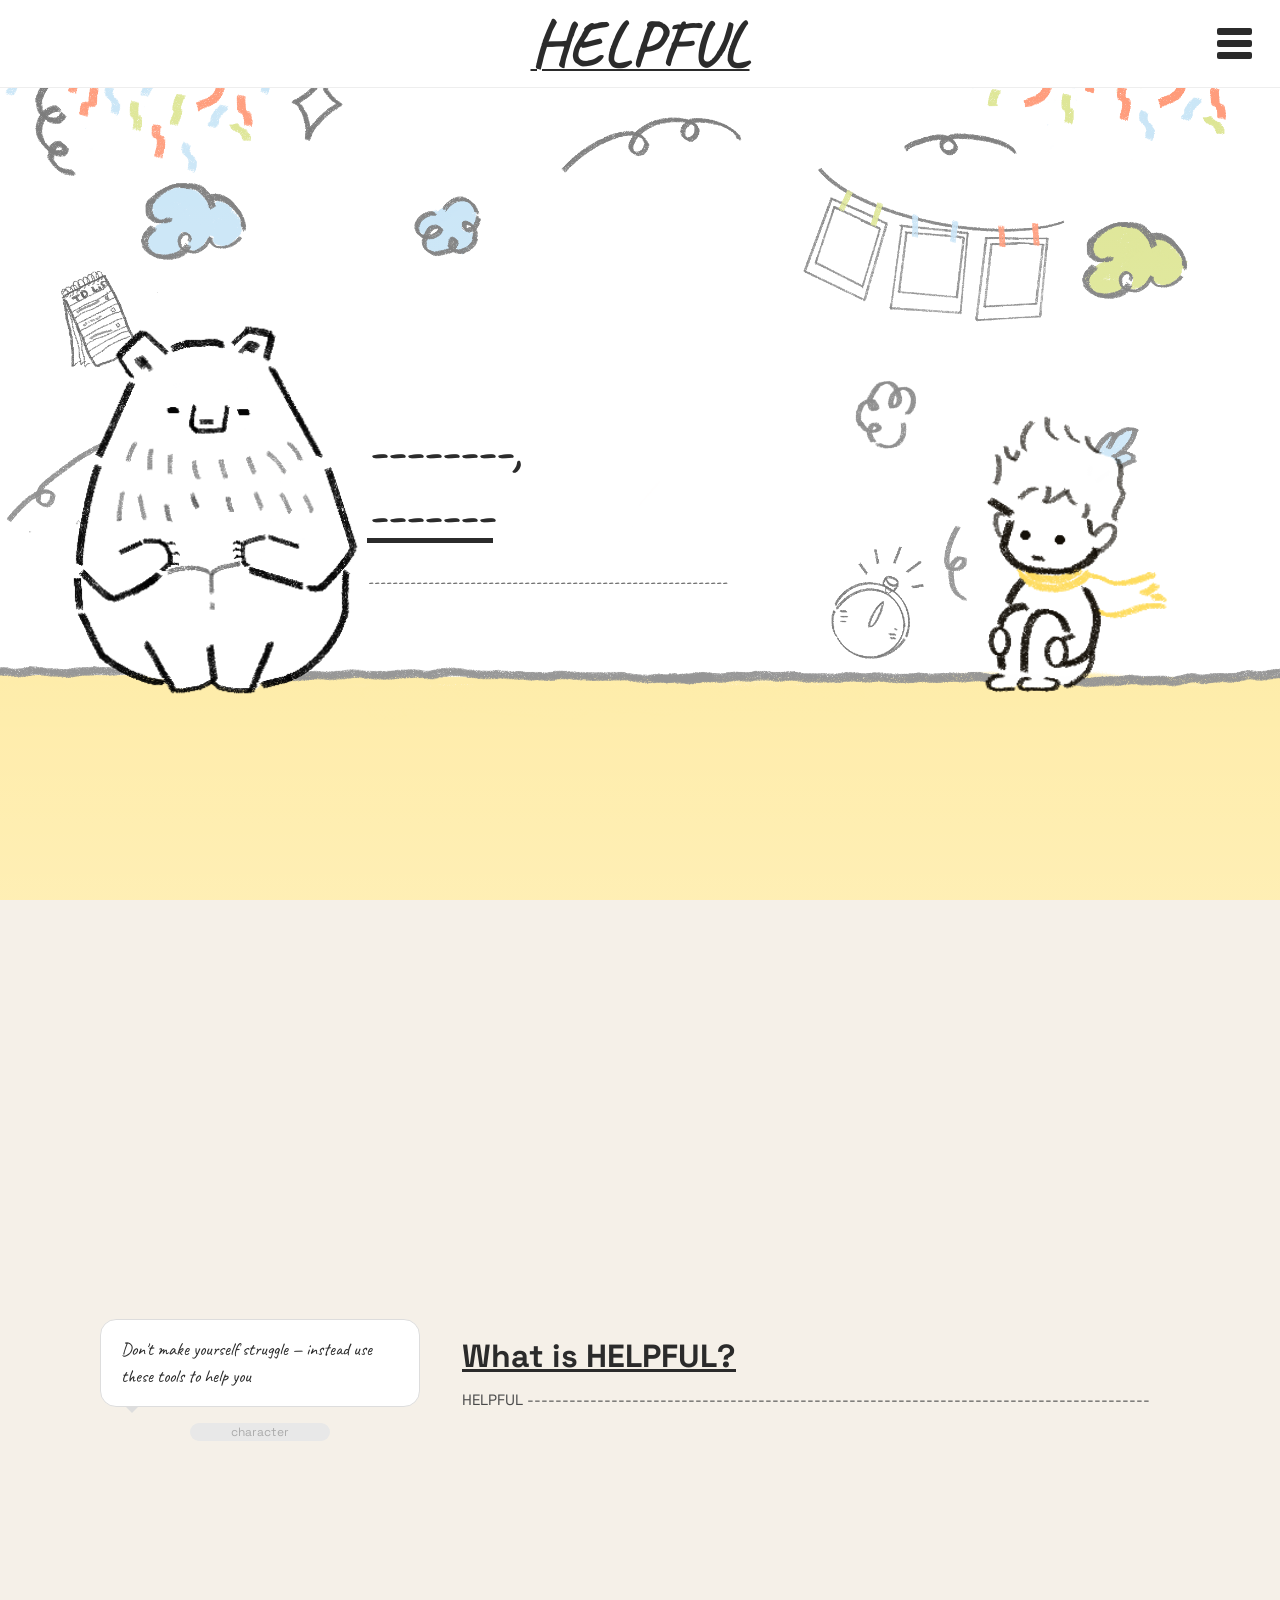
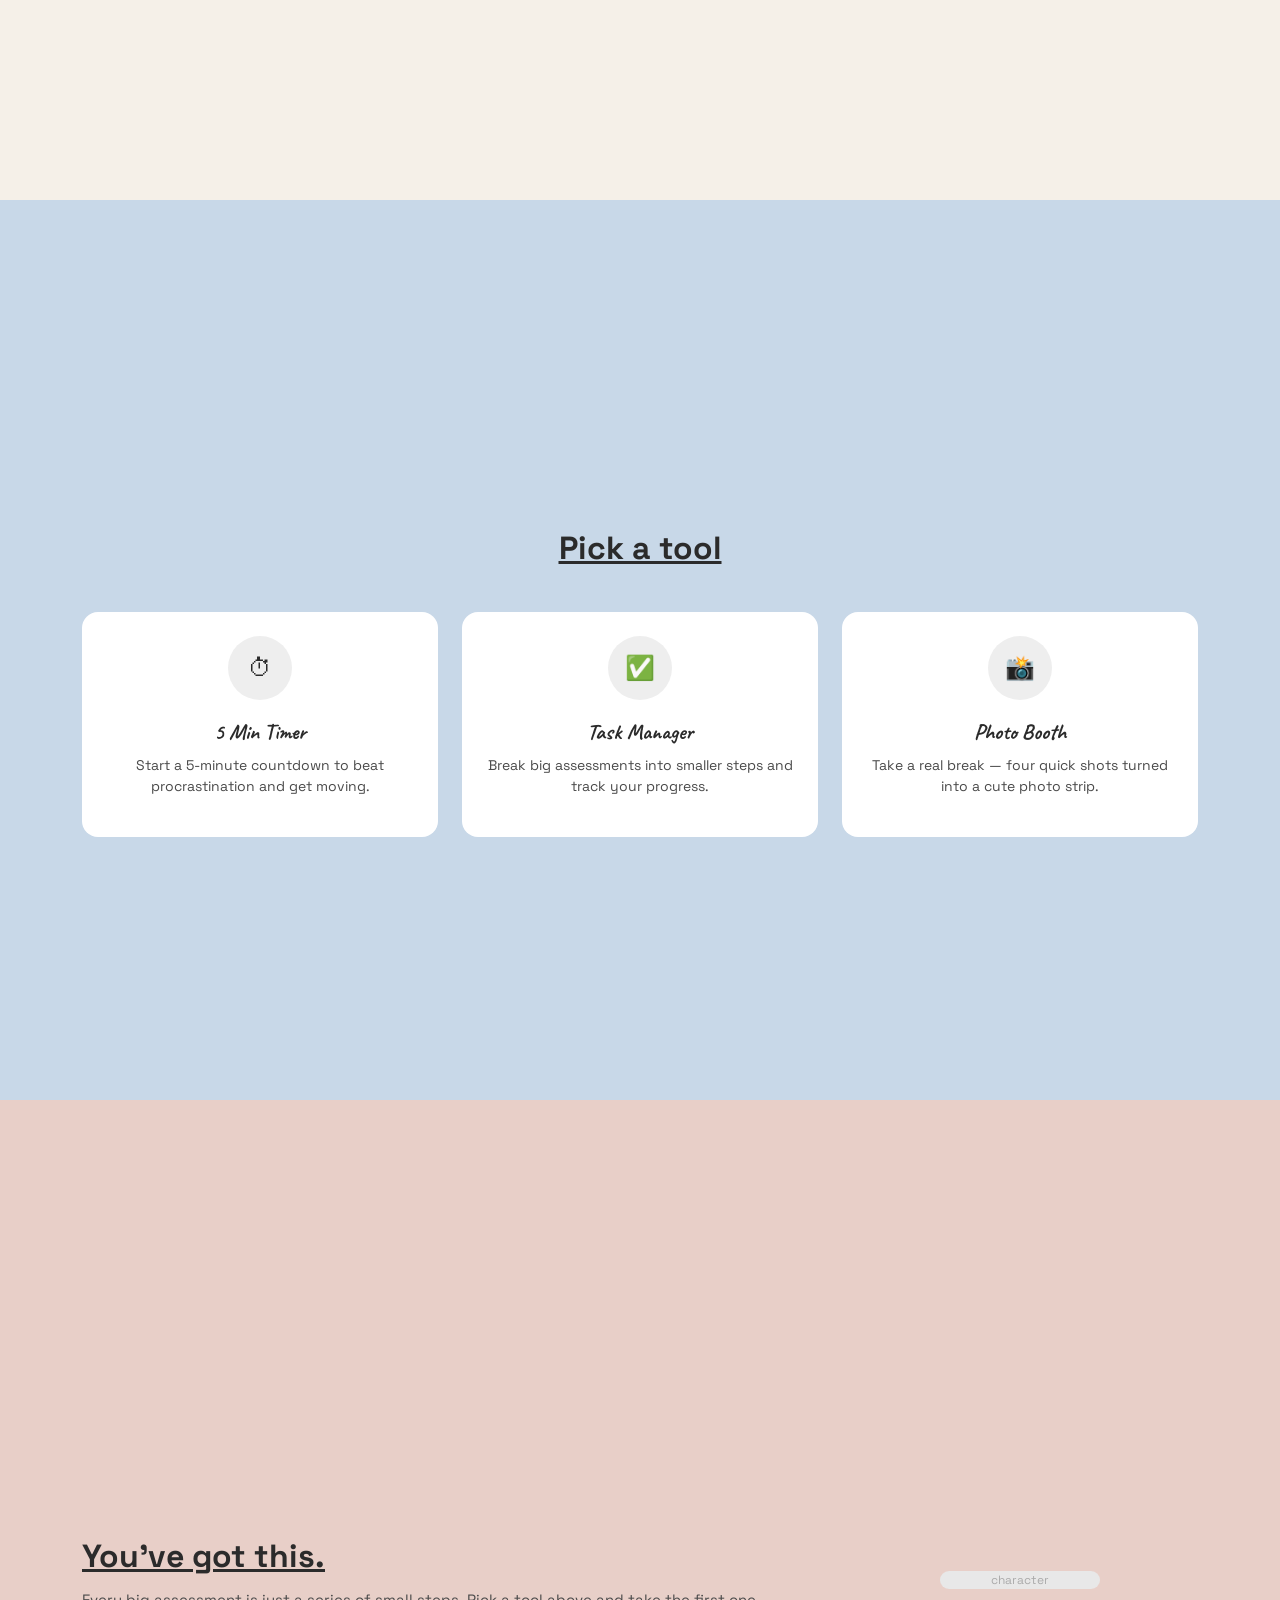
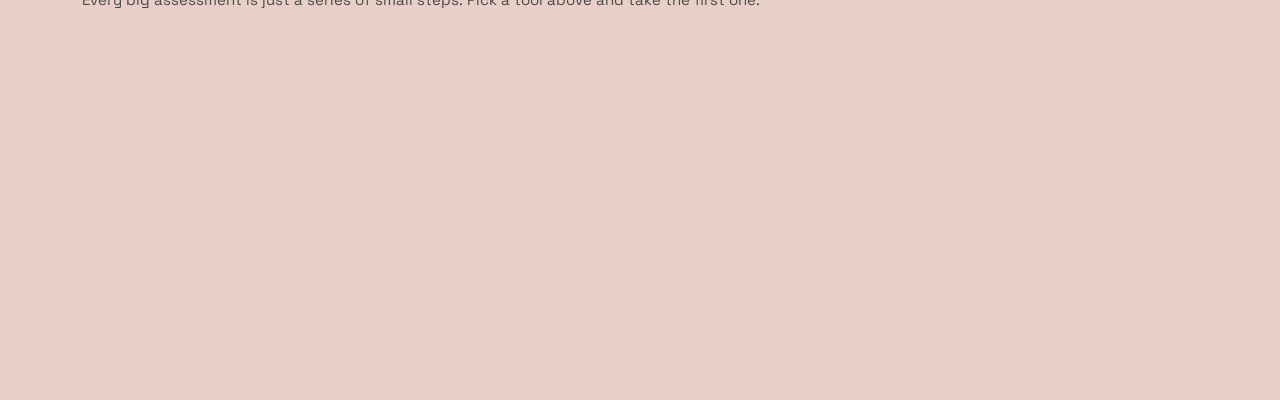
==== commit 60d95674: "Add files via upload" ====
--- a/index.html
+++ b/index.html
@@ -13,6 +13,19 @@
 
   <!-- Link to CSS -->
   <link rel="stylesheet" href="style.css?v=2">
+
+  <!-- ══ INSTALLABLE APP (PWA) ══════════════════════════
+       manifest = the app's name, icons and colours.
+       theme-color tints the phone's status bar.
+       The apple-* tags are iOS-only; iOS ignores the manifest for
+       home-screen apps and reads these instead.                   -->
+  <link rel="manifest" href="manifest.webmanifest">
+  <meta name="theme-color" content="#2B2B2B">
+  <meta name="mobile-web-app-capable" content="yes">
+  <meta name="apple-mobile-web-app-capable" content="yes">
+  <meta name="apple-mobile-web-app-status-bar-style" content="default">
+  <meta name="apple-mobile-web-app-title" content="HELPFUL">
+  <link rel="apple-touch-icon" href="icons/apple-touch-icon.png">
 </head>
 
 <body>
@@ -20,7 +33,7 @@
       <!-- ── NAV ──────────────────────────────────────────── -->
       <nav class="nav-bar">
         <div></div>
-        <span class="nav-logo">HELPFUL</span>
+        <a class="nav-logo" href="index.html" aria-label="HELPFUL — back to home">HELPFUL</a>
         <button class="hamburger" id="menuBtn" aria-label="Open menu">
           <span></span><span></span><span></span>
         </button>
@@ -182,39 +195,8 @@
     
       <!-- Bootstrap JS -->
       <script src="https://cdn.jsdelivr.net/npm/bootstrap@5.3.0/dist/js/bootstrap.bundle.min.js"></script>
-    
-      <script>
-        // ── Hamburger menu ───────────────────────────────────
-        const menuBtn   = document.getElementById('menuBtn');
-        const menuClose = document.getElementById('menuClose');
-        const sideMenu  = document.getElementById('sideMenu');
-        const overlay   = document.getElementById('overlay');
-    
-        function openMenu()  { sideMenu.classList.add('open'); overlay.classList.add('open'); }
-        function closeMenu() { sideMenu.classList.remove('open'); overlay.classList.remove('open'); }
-    
-        menuBtn.addEventListener('click', openMenu);
-        menuClose.addEventListener('click', closeMenu);
-        overlay.addEventListener('click', closeMenu);
-    
-        // ── Scroll-triggered animations ──────────────────────
-        const observer = new IntersectionObserver((entries) => {
-          entries.forEach(entry => {
-            if (entry.isIntersecting) {
-              entry.target.querySelectorAll('.animate-in').forEach(el => {
-                el.style.animationPlayState = 'running';
-              });
-            }
-          });
-        }, { threshold: 0.2 });
-    
-        document.querySelectorAll('.snap-section').forEach(section => {
-          // pause animations until section is in view
-          section.querySelectorAll('.animate-in').forEach(el => {
-            el.style.animationPlayState = 'paused';
-          });
-          observer.observe(section);
-        });
-      </script>
+      <!-- Nav and scroll animations now come from script.js,
+           which every page shares. -->
+  <script src="script.js?v=2" defer></script>
 </body>
 </html>
--- a/style.css
+++ b/style.css
@@ -25,6 +25,11 @@
 }
 
 /* ── NAV ────────────────────────────────────────────── */
+/* Three columns rather than space-between. The old version pushed an
+   empty div left and the hamburger right, which left the logo slightly
+   off-centre because the empty div has no width but the button does.
+   With 1fr / auto / 1fr the outer columns are always equal, so the
+   middle one is dead centre no matter how wide the button gets.     */
 .nav-bar {
   position: fixed;
   top: 0;
@@ -34,18 +39,28 @@
   background: var(--white);
   border-bottom: 1px solid #eee;
   padding: 12px 24px;
-  display: flex;
-  justify-content: space-between;
-}
-
+  display: grid;
+  grid-template-columns: 1fr auto 1fr;
+  align-items: center;
+}
+
+/* Caveat instead of Space Grotesk, so the logo matches the hand-drawn
+   look of the illustrations and headings rather than fighting it.
+   Caveat runs smaller and tighter than Space Grotesk, so the size comes
+   down and the wide letter-spacing goes — spacing out a joined script
+   pulls the letters apart and looks broken.                         */
 .nav-logo {
-  font-family: var(--font-display);
-  font-weight: 750;
-  font-size: 50px;
-  letter-spacing: 4px;
+  grid-column: 2;
+  justify-self: center;
+  font-family: var(--font-hand);
+  font-weight: 700;
+  font-size: 63px;
+  line-height: 1;
+  letter-spacing: 1px;
   text-decoration: underline;
+  text-underline-offset: 5px;
+  text-decoration-thickness: 2px;
   color: var(--dark);
-  align-items: center;
 }
 
 /* hamburger */
@@ -57,6 +72,7 @@
   flex-direction: column;
   gap: 5px;
   padding: 4px;
+  grid-column: 3;
   justify-self: end;
 }
 .hamburger span {
@@ -355,6 +371,10 @@
 
 /* ── MOBILE ─────────────────────────────────────────── */
 @media (max-width: 767px) {
+  /* the logo is the tallest thing in the bar, so shrinking it is what
+     actually reclaims space on a phone */
+  .nav-logo { font-size: 32px; }
+
   .hide-mobile { display: none !important; }
   .snap-section { min-height: auto; padding-bottom: 48px; }
   html { scroll-snap-type: none; }
@@ -611,14 +631,30 @@
   /* set by script.js from STICKER_W so the preview and the downloaded
      PNG can never disagree. The 22% is only a fallback.              */
   width: var(--sticker-w, 22%);
-  transform: translate(-50%, -50%);
+
+  /* translateZ(0) forces the sticker onto its own compositing layer.
+     Without it, dragging an element that has a drop-shadow leaves
+     smears of the old shadow behind — the browser repaints the new
+     position but doesn't always clear the area the shadow used to
+     cover. On desktop a scroll cleans it up; on phones it doesn't.
+     will-change tells the browser this element is about to move, so
+     it prepares the layer before the first drag rather than mid-drag. */
+  transform: translate(-50%, -50%) translateZ(0);
+  will-change: transform, left, top;
+
   cursor: grab;
   touch-action: none;
   user-select: none; -webkit-user-select: none;
   z-index: 5;
   filter: drop-shadow(0 2px 5px rgba(0,0,0,.25));
 }
-.placed.grabbing { cursor: grabbing; }
+
+/* belt and braces: drop the shadow entirely while the sticker is
+   actually moving, then bring it back on release */
+.placed.grabbing {
+  cursor: grabbing;
+  filter: none;
+}
 /* ONE PHOTO SLOT
    Four of these stack vertically to form the strip. Each is locked
    square by aspect-ratio, so the strip keeps its shape whether it
@@ -692,10 +728,22 @@
   display: flex;
   flex-direction: column;
   align-items: center;
-  background:
-    radial-gradient(circle at 18% 18%, rgba(200,216,232,.5), transparent 45%),
-    radial-gradient(circle at 82% 78%, rgba(232,207,200,.5), transparent 45%),
-    var(--cream);
+
+  /* fallback — shows if the image is missing or still loading */
+  background-color: var(--cream);
+
+  /* white veil on top of the photo so the dial and buttons stay readable.
+     Lower numbers = more of the photo shows through. .78 hid it too
+     much, so it's back down to .55 — a little stronger than the .6 it
+     started at.                                                       */
+  background-image:
+    linear-gradient(rgba(255, 255, 255, .55), rgba(255, 255, 255, .55)),
+    url('backgroundHERO.png');
+
+  background-size: cover;            /* fill the page, crop the overflow */
+  background-position: center;
+  background-repeat: no-repeat;
+  background-attachment: fixed;      /* stays still while the page scrolls */
 }
 
 .timer-title {
@@ -806,9 +854,12 @@
 .timer-actions { display: flex; gap: 12px; }
 .timer-actions .bth { min-width: 140px; justify-content: center; }
 
-/* hide the setup controls while the clock is running */
-.timer-page.running .adjust,
+/* The adjust row now stays visible while the clock runs, so time can
+   be added mid-session. Only the presets hide, because tapping "25 min"
+   halfway through a run is far more likely to be a mistake than a
+   deliberate choice.                                                */
 .timer-page.running .timer-presets { display: none; }
+.timer-page.running .adjust { opacity: .85; }
 
 @media (max-width: 767px) {
   .timer-page { padding-top: 100px; }
@@ -821,10 +872,22 @@
 .tasks-page {
   min-height: 100vh;
   padding: 130px 24px 80px;
-  background:
-    radial-gradient(circle at 15% 15%, rgba(200,216,232,.5), transparent 45%),
-    radial-gradient(circle at 85% 80%, rgba(232,207,200,.5), transparent 45%),
-    var(--cream);
+
+  /* fallback — shows if the image is missing or still loading */
+  background-color: var(--cream);
+
+  /* white veil on top of the photo so the cards and text stay readable.
+     Lower numbers = more of the photo shows through. .78 hid it too
+     much, so it's back down to .55 — a little stronger than the .6 it
+     started at.                                                       */
+  background-image:
+    linear-gradient(rgba(255, 255, 255, .55), rgba(255, 255, 255, .55)),
+    url('backgroundHERO.png');
+
+  background-size: cover;            /* fill the page, crop the overflow */
+  background-position: center;
+  background-repeat: no-repeat;
+  background-attachment: fixed;      /* stays still while the page scrolls */
 }
 
 .tasks-title {
@@ -885,13 +948,16 @@
 .task-list { max-width: 640px; margin: 0 auto; display: flex; flex-direction: column; gap: 16px; }
 
 .task-card {
-  background: var(--white); border-radius: 16px;
-  padding: 18px; box-shadow: 0 6px 18px rgba(0,0,0,.07);
+  background: var(--white);
+  padding: 18px;
   animation: cardIn .35s ease both;
 }
+/* the end state has to include the tilt, otherwise 'transform: none'
+   here overrides the rotate set on .task-card and the card snaps
+   straight the moment the animation finishes                        */
 @keyframes cardIn {
-  from { opacity: 0; transform: translateY(10px); }
-  to   { opacity: 1; transform: none; }
+  from { opacity: 0; transform: translateY(10px) rotate(.2deg); }
+  to   { opacity: 1; transform: rotate(.2deg); }
 }
 .task-card.complete { opacity: .72; }
 
@@ -961,3 +1027,266 @@
   .tasks-title { font-size: 34px; }
   .field-date { flex: 1 1 100%; }
 }
+
+/* ══ INSTALL BANNER (PWA) ════════════════════════════ */
+/* Shown only on iOS in Safari, because iOS gives no built-in
+   install prompt — the user has to do it manually.       */
+.install-hint {
+  position: fixed; left: 12px; right: 12px; bottom: 12px;
+  z-index: 350;
+  background: var(--white);
+  border: 1px solid #e3dfd7;
+  border-radius: 16px;
+  padding: 14px 16px;
+  box-shadow: 0 10px 30px rgba(0,0,0,.16);
+  display: flex; align-items: center; gap: 12px;
+  font-size: 14px; line-height: 1.4;
+  animation: hintIn .4s ease both;
+}
+@keyframes hintIn {
+  from { opacity: 0; transform: translateY(14px); }
+  to   { opacity: 1; transform: none; }
+}
+.install-hint img { width: 40px; height: 40px; border-radius: 10px; flex: 0 0 auto; }
+.install-hint p   { margin: 0; flex: 1; color: var(--dark); }
+.install-hint b   { font-weight: 700; }
+.install-hint button {
+  background: none; border: none; cursor: pointer;
+  font-size: 18px; color: #b9b5ad; padding: 4px 6px; align-self: flex-start;
+}
+
+/* ══ TIMER — DOODLE LOOK (optional) ══════════════════
+   Everything here is scoped to .timer-dial.doodle, so removing the
+   word "doodle" from the class in timer.html turns all of it off and
+   the clean version comes back. Nothing below affects any other page.
+
+   The wobble comes from an SVG filter defined in timer.html: random
+   noise is used to nudge each pixel of the line sideways, which makes
+   a perfect circle look like it was drawn by hand.                  */
+
+/* the extra sketch pass is invisible unless the doodle look is on */
+.ring-sketch { display: none; }
+
+.timer-dial.doodle .ring-sketch {
+  display: block;
+  fill: none;
+  stroke: rgba(43, 43, 43, .22);
+  stroke-width: 5;
+  stroke-linecap: round;
+  filter: url(#roughen2);
+  /* offset slightly so it reads as a second pencil pass, not a copy */
+  transform: rotate(2deg);
+  transform-origin: 50% 50%;
+}
+
+.timer-dial.doodle .ring-track {
+  stroke: rgba(43, 43, 43, .14);
+  stroke-width: 9;
+  stroke-linecap: round;
+  filter: url(#roughen);
+}
+
+.timer-dial.doodle .ring-fill {
+  stroke-width: 11;
+  filter: url(#roughen);
+}
+
+/* the whole dial sits very slightly crooked, like it was stuck on */
+.timer-dial.doodle { transform: rotate(-1.2deg); }
+
+/* handwritten digits — Caveat has a smaller x-height than Space
+   Grotesk, so the size goes up to compensate */
+.timer-dial.doodle .time {
+  font-family: var(--font-hand);
+  font-size: 78px;
+  font-weight: 700;
+  letter-spacing: 2px;
+}
+
+.timer-dial.doodle .message {
+  font-size: 21px;
+  transform: rotate(1.2deg);   /* straighten the text back up */
+}
+
+/* a soft paper-coloured disc behind the numbers so they sit on
+   something rather than floating on the background photo */
+.timer-dial.doodle .dial-face::before {
+  content: '';
+  position: absolute;
+  left: 16%; top: 16%; right: 16%; bottom: 16%;
+  background: rgba(255, 255, 255, .72);
+  border-radius: 50%;
+  z-index: -1;
+}
+
+@media (max-width: 767px) {
+  .timer-dial.doodle .time { font-size: 62px; }
+}
+
+
+
+/* ── HAND-DRAWN BOX EDGES (tasks page) ──────────────
+   All three boxes on the task manager keep their white background and
+   get a drawn-looking outline instead of a neat rounded rectangle.
+
+   The trick is border-radius with eight values instead of four. The
+   part before the slash sets the horizontal radius of each corner and
+   the part after sets the vertical, so every corner is a different
+   lopsided curve. Wildly mismatched numbers make the edge wander the
+   way a pen does.
+
+   ::after draws a second outline slightly offset and rotated, which
+   reads as the pen going round twice. It's pointer-events: none so it
+   can never block a click.                                          */
+
+.overall,
+.add-card,
+.task-card {
+  position: relative;
+  border: 2px solid var(--dark);
+  border-radius: 255px 15px 225px 15px / 15px 225px 15px 255px;
+  box-shadow: 0 4px 14px rgba(0,0,0,.06);
+}
+
+.overall::after,
+.add-card::after,
+.task-card::after {
+  content: '';
+  position: absolute;
+  inset: -5px;
+  border: 2px solid var(--dark);
+  border-radius: 225px 15px 255px 15px / 15px 255px 15px 225px;
+  opacity: .22;
+  transform: rotate(-.4deg);
+  pointer-events: none;
+}
+
+/* each box leans a slightly different way, so they don't look stamped */
+.add-card  { transform: rotate(-.25deg); }
+.task-card { transform: rotate(.2deg); }
+.overall   { transform: rotate(-.15deg); }
+
+/* the completed state dimmed the whole card, which also faded the
+   outline — keep the drawn edge and fade only the contents */
+.task-card.complete { opacity: 1; }
+.task-card.complete .card-head,
+.task-card.complete .steps,
+.task-card.complete .count,
+.task-card.complete .due { opacity: .6; }
+
+/* ── HAND-DRAWN BOX EDGES (photo booth) ─────────────
+   Same lopsided border-radius as the task page: eight values instead
+   of four, so every corner curves differently and the edge wanders
+   like a pen line.                                                  */
+
+/* THE PHOTO STRIP — full treatment, matching the task cards.
+   Deliberately NOT rotated. Sticker dragging and the download both
+   measure this box with getBoundingClientRect(), which reports the
+   bounding box of a rotated element rather than the element itself.
+   A tilt here would quietly throw off both.                        */
+.strip {
+  border: 2px solid var(--dark);
+  border-radius: 255px 15px 225px 15px / 15px 225px 15px 255px;
+  box-shadow: 0 4px 14px rgba(0,0,0,.08);
+}
+.strip::after {
+  content: '';
+  position: absolute;
+  inset: -5px;
+  border: 2px solid var(--dark);
+  border-radius: 225px 15px 255px 15px / 15px 255px 15px 225px;
+  opacity: .22;
+  transform: rotate(-.4deg);
+  pointer-events: none;
+}
+
+/* THE CAMERA BOX — keeps its white frame, which now reads as a
+   hand-cut photo border. The drawn line uses 'outline' rather than
+   ::after because .stage has overflow: hidden to clip the video, and
+   that would crop a pseudo-element sitting outside it. An outline is
+   drawn outside the border box and isn't clipped that way.         */
+.stage {
+  border-radius: 255px 15px 225px 15px / 15px 225px 15px 255px;
+  outline: 2px solid var(--dark);
+  outline-offset: 0;
+}
+
+/* the four photo slots get a gentler version, so they look cut out
+   by hand without competing with the strip's own edge */
+.slot {
+  border-radius: 120px 8px 110px 8px / 8px 110px 8px 120px;
+}
+
+/* the logo is a link now — strip the default link styling so it looks
+   exactly as it did as a span, and give a small hover cue */
+.nav-logo {
+  text-decoration-line: underline;   /* keep the underline it always had */
+  cursor: pointer;
+  transition: opacity .15s;
+}
+.nav-logo:hover { opacity: .72; }
+
+/* per-slot upload button on empty photo slots */
+.slot-upload {
+  position: absolute; left: 50%; bottom: 12px;
+  transform: translateX(-50%);
+  background: rgba(43,43,43,.72); color: #fff;
+  border: none; border-radius: 999px;
+  font-family: var(--font-display); font-weight: 600;
+  font-size: 12px; padding: 6px 14px;
+  cursor: pointer; opacity: 0; transition: opacity .2s;
+}
+.slot:hover .slot-upload { opacity: 1; }
+/* touch devices have no hover, so keep it permanently visible there */
+@media (hover: none) {
+  .slot-upload { opacity: .9; }
+  .slot .retake { opacity: .9; }
+}
+
+/* the due chip is a button now, so it needs to look clickable */
+.due {
+  border: none;
+  font-family: var(--font-display);
+  cursor: pointer;
+  transition: filter .15s;
+  display: inline-flex; align-items: baseline; gap: 7px;
+}
+.due:hover { filter: brightness(.94); }
+.due-date { font-weight: 400; opacity: .78; }
+.due-empty {
+  background: transparent;
+  color: var(--grey);
+  border: 1px dashed #c9c5bd;
+}
+
+/* ── "what's this for?" explainer on the timer ──────── */
+.why {
+  max-width: 460px;
+  margin: -14px auto 26px;
+  font-size: 14px;
+  color: var(--grey);
+  text-align: left;
+}
+.why summary {
+  cursor: pointer;
+  font-family: var(--font-display);
+  font-weight: 600;
+  font-size: 14px;
+  color: var(--dark);
+  text-align: center;
+  list-style: none;
+  padding: 6px 0;
+  text-decoration: underline;
+  text-underline-offset: 4px;
+}
+.why summary::-webkit-details-marker { display: none; }
+.why[open] summary { margin-bottom: 8px; }
+.why p { margin: 0 0 8px; line-height: 1.6; }
+.why em { font-style: normal; font-weight: 600; color: var(--dark); }
+
+/* the adjust buttons need a bigger touch target for hold-to-repeat,
+   and no text selection when held down */
+.adj-btn {
+  user-select: none; -webkit-user-select: none;
+  touch-action: manipulation;
+}
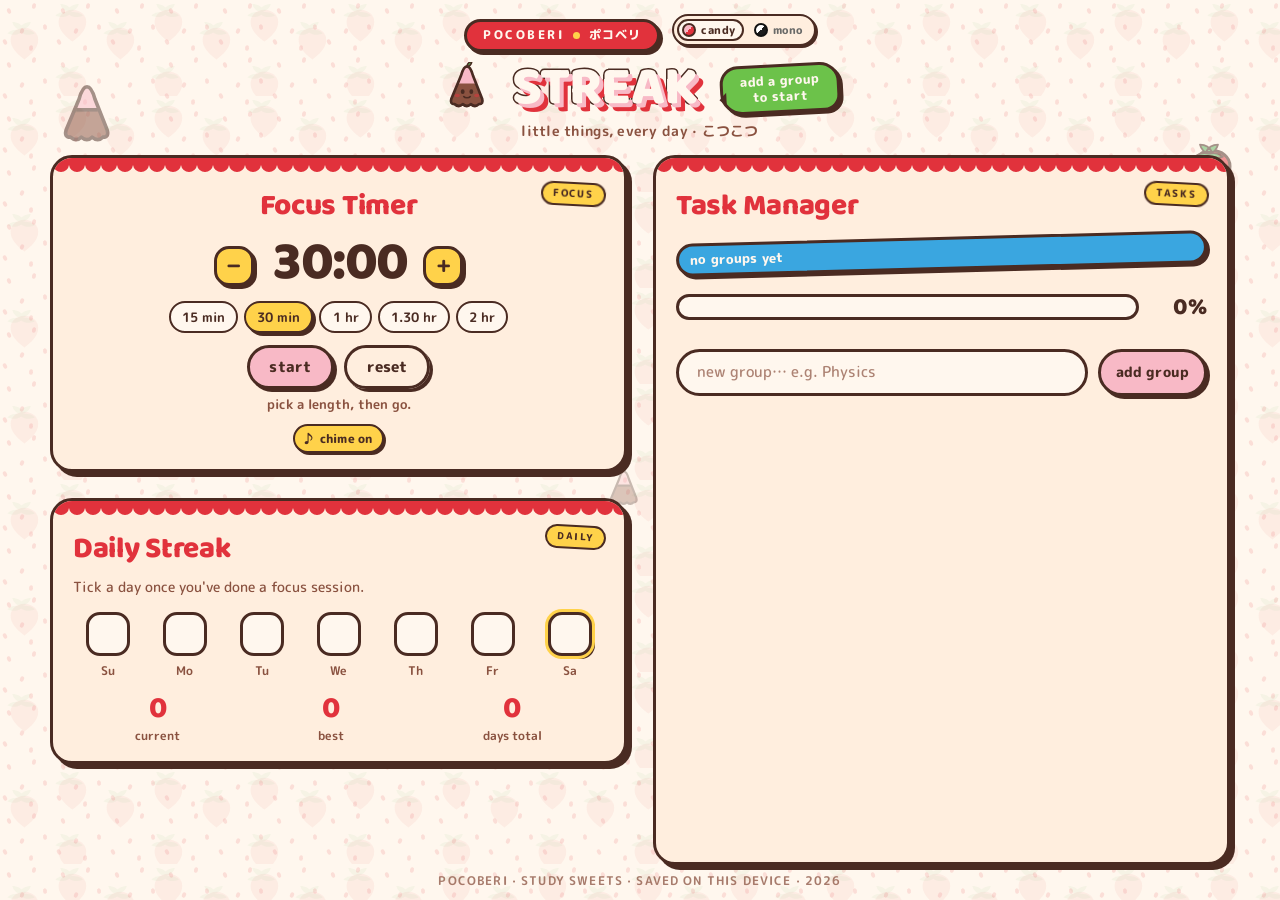
==== commit d332de6b: "Add files via upload" ====
--- a/index.html
+++ b/index.html
@@ -1,202 +1,198 @@
 <!DOCTYPE html>
 <html lang="en">
 <head>
-  <meta charset="UTF-8" />
-  <meta name="viewport" content="width=device-width, initial-scale=1.0" />
-  <title>HELPFUL</title>
+<meta charset="UTF-8">
+<meta name="viewport" content="width=device-width, initial-scale=1.0, viewport-fit=cover, maximum-scale=1">
+<meta name="apple-mobile-web-app-capable" content="yes">
+<meta name="mobile-web-app-capable" content="yes">
+<meta name="apple-mobile-web-app-status-bar-style" content="default">
+<meta name="apple-mobile-web-app-title" content="STREAK">
+<title>STREAK — a POCOBERI study kit</title>
+<meta name="theme-color" content="#fff7ee">
+<link rel="manifest" href="manifest.json">
+<link href="https://fonts.googleapis.com/css2?family=Baloo+2:wght@600;700;800&family=M+PLUS+Rounded+1c:wght@400;500;700;800&display=swap" rel="stylesheet">
+<link rel="stylesheet" href="style.css">
+</head>
+<body>
 
-  <!-- Bootstrap 5 -->
-  <link href="https://cdn.jsdelivr.net/npm/bootstrap@5.3.0/dist/css/bootstrap.min.css" rel="stylesheet" />
+<!-- ══════════════════════════════════════════════════════
+     MOTIF SPRITE — the brand's three shapes, reused everywhere
+     cone  : the candy silhouette (checkboxes, confetti, bullets)
+     berry : the fruit (streak stamps, badges, confetti)
+     beri  : BERI-CHAN, the mascot
+     ══════════════════════════════════════════════════════ -->
+<svg class="sprite" aria-hidden="true">
+  <defs>
+    <symbol id="cone" viewBox="0 0 100 100">
+      <path class="cone-choc" d="M50 8c-4 0-8 6-11 17L21 68c-2 7 0 10 6 10q8 7 15 0 q8 7 15 0 q8 7 15 0c6 0 8-3 6-10L61 25C58 14 54 8 50 8Z"/>
+      <path class="cone-pink" d="M50 8c-4 0-8 6-11 17l-4 15h30l-4-15C58 14 54 8 50 8Z"/>
+      <path class="cone-line" d="M50 8c-4 0-8 6-11 17L21 68c-2 7 0 10 6 10q8 7 15 0 q8 7 15 0 q8 7 15 0c6 0 8-3 6-10L61 25C58 14 54 8 50 8Z"/>
+      <path class="cone-line" d="M35 40h30"/>
+    </symbol>
 
-  <!-- Google Fonts -->
-  <link href="https://fonts.googleapis.com/css2?family=Space+Grotesk:wght@400;600;700&family=Caveat:wght@500;700&display=swap" rel="stylesheet" />
+    <symbol id="berry" viewBox="0 0 100 100">
+      <path class="berry-body" d="M50 26c16 0 30 10 30 26 0 20-18 34-30 42-12-8-30-22-30-42 0-16 14-26 30-26Z"/>
+      <path class="berry-line" d="M50 26c16 0 30 10 30 26 0 20-18 34-30 42-12-8-30-22-30-42 0-16 14-26 30-26Z"/>
+      <path class="berry-leaf" d="M50 28c-4-8-12-12-20-12 2 8 8 13 14 15-8-2-16 0-22 5 8 4 17 3 23-1 6 4 15 5 23 1-6-5-14-7-22-5 6-2 12-7 14-15-8 0-16 4-20 12Z"/>
+      <g class="berry-seeds">
+        <ellipse cx="40" cy="46" rx="2.2" ry="3"/><ellipse cx="58" cy="44" rx="2.2" ry="3"/>
+        <ellipse cx="49" cy="56" rx="2.2" ry="3"/><ellipse cx="34" cy="60" rx="2.2" ry="3"/>
+        <ellipse cx="64" cy="58" rx="2.2" ry="3"/><ellipse cx="42" cy="70" rx="2.2" ry="3"/>
+        <ellipse cx="57" cy="70" rx="2.2" ry="3"/>
+      </g>
+    </symbol>
 
-  <!-- Link to CSS -->
-  <link rel="stylesheet" href="style.css?v=2">
+    <symbol id="beri" viewBox="0 0 100 100">
+      <path class="cone-choc" d="M50 8c-4 0-8 6-11 17L21 68c-2 7 0 10 6 10q8 7 15 0 q8 7 15 0 q8 7 15 0c6 0 8-3 6-10L61 25C58 14 54 8 50 8Z"/>
+      <path class="cone-pink" d="M50 8c-4 0-8 6-11 17l-4 15h30l-4-15C58 14 54 8 50 8Z"/>
+      <path class="beri-leaf" d="M50 9c0-6 4-9 9-10-1 6-4 9-9 10Z"/>
+      <path class="cone-line" d="M50 8c-4 0-8 6-11 17L21 68c-2 7 0 10 6 10q8 7 15 0 q8 7 15 0 q8 7 15 0c6 0 8-3 6-10L61 25C58 14 54 8 50 8Z"/>
+      <g class="beri-face">
+        <ellipse cx="42" cy="55" rx="3.6" ry="4.4"/><ellipse cx="58" cy="55" rx="3.6" ry="4.4"/>
+        <path class="beri-smile" d="M44 64c2 3 10 3 12 0"/>
+      </g>
+      <ellipse class="beri-blush" cx="32" cy="62" rx="5" ry="3.2"/>
+      <ellipse class="beri-blush" cx="68" cy="62" rx="5" ry="3.2"/>
+    </symbol>
+  </defs>
+</svg>
 
-  <!-- ══ INSTALLABLE APP (PWA) ══════════════════════════
-       manifest = the app's name, icons and colours.
-       theme-color tints the phone's status bar.
-       The apple-* tags are iOS-only; iOS ignores the manifest for
-       home-screen apps and reads these instead.                   -->
-  <link rel="manifest" href="manifest.webmanifest">
-  <meta name="theme-color" content="#2B2B2B">
-  <meta name="mobile-web-app-capable" content="yes">
-  <meta name="apple-mobile-web-app-capable" content="yes">
-  <meta name="apple-mobile-web-app-status-bar-style" content="default">
-  <meta name="apple-mobile-web-app-title" content="HELPFUL">
-  <link rel="apple-touch-icon" href="icons/apple-touch-icon.png">
-</head>
+<!-- floating motifs — they drift with the pointer and bob on their own -->
+<div class="floaters" aria-hidden="true">
+  <svg class="float f1" data-depth="18"><use href="#cone"/></svg>
+  <svg class="float f2" data-depth="30"><use href="#berry"/></svg>
+  <svg class="float f3" data-depth="12"><use href="#cone"/></svg>
+  <svg class="float f4" data-depth="24"><use href="#berry"/></svg>
+  <svg class="float f5" data-depth="36"><use href="#cone"/></svg>
+</div>
 
-<body>
-    
-      <!-- ── NAV ──────────────────────────────────────────── -->
-      <nav class="nav-bar">
-        <div></div>
-        <a class="nav-logo" href="index.html" aria-label="HELPFUL — back to home">HELPFUL</a>
-        <button class="hamburger" id="menuBtn" aria-label="Open menu">
-          <span></span><span></span><span></span>
-        </button>
-      </nav>
-    
-      <!-- slide-out menu -->
-      <div class="overlay" id="overlay"></div>
-      <div class="side-menu" id="sideMenu">
-        <button class="menu-close" id="menuClose">✕</button>
-        <a href="index.html">Home</a>
-        <a href="timer.html">5 Min Timer</a>
-        <a href="tasks.html">Task Manager</a>
-        <a href="breathing.html">Photo Booth</a>
+<header class="top">
+  <div class="brandline">
+    <span class="maker">POCOBERI</span>
+    <span class="dot"></span>
+    <span class="maker jp">ポコベリ</span>
+  </div>
+
+  <div class="skins" role="group" aria-label="Skin">
+    <button class="skin" data-skin="candy" aria-pressed="true">
+      <span class="chipdot candy"></span><span class="skin-name">candy</span>
+    </button>
+    <button class="skin" data-skin="mono" aria-pressed="false">
+      <span class="chipdot mono"></span><span class="skin-name">mono</span>
+    </button>
+  </div>
+  <div class="lockup">
+    <button class="mascot" id="mascot" aria-label="Say hello to Beri-chan">
+      <svg viewBox="0 0 100 100"><use href="#beri"/></svg>
+    </button>
+    <h1>STREAK</h1>
+    <p class="bubble" id="bubble">ready when you are!</p>
+  </div>
+  <p class="scribble">little things, every day<span class="jp"> · こつこつ</span></p>
+</header>
+
+<main class="board">
+
+  <!-- ══ LEFT ══════════════════════════════════════════ -->
+  <div class="col left">
+
+    <!-- Timer -->
+    <section class="panel timer-panel">
+      <span class="tab">FOCUS</span>
+      <h2>Focus Timer</h2>
+      <div class="clock-row">
+        <button class="nudge" id="minusBtn" aria-label="Take 5 minutes off">−</button>
+        <div class="clock" id="clock">30:00</div>
+        <button class="nudge" id="plusBtn" aria-label="Add 5 minutes">+</button>
       </div>
-    
-      <!-- ── SECTION 1 — HERO ─────────────────────────────── -->
-      <section class="snap-section hero">
+      <div class="preset-row" id="presets">
+        <button class="chip" data-mins="15"><span class="cl">15 min</span><span class="cs">15</span></button>
+        <button class="chip" data-mins="30"><span class="cl">30 min</span><span class="cs">30</span></button>
+        <button class="chip" data-mins="60"><span class="cl">1 hr</span><span class="cs">1h</span></button>
+        <button class="chip" data-mins="90"><span class="cl">1.30 hr</span><span class="cs">1½h</span></button>
+        <button class="chip" data-mins="120"><span class="cl">2 hr</span><span class="cs">2h</span></button>
+      </div>
+      <div class="btn-row">
+        <button class="btn primary" id="startBtn">start</button>
+        <button class="btn ghost" id="resetTimer">reset</button>
+      </div>
+      <p class="hint" id="timerNote">pick a length, then go.</p>
+      <button class="sound-btn" id="soundBtn" aria-pressed="true" aria-label="Chime when the timer ends">
+        <span class="sico">♪</span><span class="slab">chime on</span>
+      </button>
+    </section>
 
-        <div class="container">
-          <div class="row align-items-center g-4" style="padding-top: 200px;">
-    
-            <!-- left character -->
-            <div class="col-md-3 d-flex justify-content-center hide-mobile">
-              <div class="character-placeholder animate-in">
-                <!-- replace with: <img src="assets/char-left.png" alt=""> -->
-                <img src="Bearlogo3.png" alt="bear">
-              </div>
-            </div>
-    
-            <!-- centre text -->
-            <div class="col-md-6 text-center text-md-start">
-              <h1 class="hero-tagline animate-in delay-1">
-                --------,<br>
-                <span style="text-decoration:underline">-------</span>
-              </h1>
-              <p class="hero-sub animate-in delay-2">
-                ------------------------------------------------------------
-              </p>
-            </div>
-    
-            <!-- right character -->
-            <div class="col-md-3 d-flex justify-content-center hide-mobile">
-              <div class="character-placeholder animate-in delay-3">
-                <!-- replace with: -->
-                <img src="Boylogo3.png" alt="boy"> 
-              </div>
-            </div>
-    
+    <!-- Streaks -->
+    <section class="panel streak-panel">
+      <span class="tab">DAILY</span>
+      <h2>Daily Streak</h2>
+      <p class="sub">Tick a day once you've done a focus session.</p>
+      <div class="lucky" id="lucky" hidden>
+        <svg viewBox="0 0 100 100" aria-hidden="true">
+          <g class="rays"><path d="M50 2v14M50 84v14M2 50h14M84 50h14M16 16l10 10M74 74l10 10M84 16L74 26M26 74l-10 10"/></g>
+          <path class="star" d="M50 18l9 20 22 3-16 15 4 22-19-11-19 11 4-22-16-15 22-3Z"/>
+        </svg>
+        <span>lucky star!</span>
+      </div>
+      <div class="week-row" id="weekRow"></div>
+      <div class="streak-stats">
+        <div class="stat"><span class="big" id="curStreak">0</span><span class="lbl"><span class="ll">current</span><span class="ls">now</span></span></div>
+        <div class="stat"><span class="big" id="bestStreak">0</span><span class="lbl"><span class="ll">best</span><span class="ls">best</span></span></div>
+        <div class="stat"><span class="big" id="totalDays">0</span><span class="lbl"><span class="ll">days total</span><span class="ls">total</span></span></div>
+      </div>
+    </section>
 
-            
-          </div>
+  </div>
+
+  <!-- ══ RIGHT ═════════════════════════════════════════ -->
+  <div class="col right">
+    <section class="panel task-panel">
+      <span class="tab">TASKS</span>
+      <h2>Task Manager</h2>
+      <p class="sub" id="taskCount">nothing on the list yet</p>
+
+      <div class="progress" id="progress">
+        <div class="bar" role="progressbar" aria-valuemin="0" aria-valuemax="100" aria-valuenow="0" id="bar">
+          <div class="fill" id="fill"></div>
+          <svg class="rider" id="rider" viewBox="0 0 100 100" aria-hidden="true"><use href="#cone"/></svg>
         </div>
-      </section>
-    
-      <!-- ── SECTION 2 — ABOUT ─────────────────────────────── -->
-      <section class="snap-section section-about">
-        <div class="container">
-          <div class="row align-items-center g-4">
-    
-            <!-- character with speech bubble -->
-            <div class="col-md-4 d-flex flex-column align-items-center gap-3">
-              <div class="speech-bubble animate-in">
-                Don't make yourself struggle — instead use these tools to help you
-              </div>
-              <div class="character-placeholder" style="max-width:140px">
-                <!-- replace with character PNG -->
-                character
-              </div>
-            </div>
-    
-            <!-- text -->
-            <div class="col-md-8">
-              <p class="section-heading animate-in">What is HELPFUL?</p>
-              <p class="section-text animate-in delay-1">
-                HELPFUL -----------------------------------------------------------------------------------------
-              </p>
-            </div>
-    
-          </div>
-        </div>
-      </section>
-    
-      <!-- ── SECTION 3 — TOOLS ─────────────────────────────── -->
-      <section class="snap-section section-tools">
-        <div class="container">
-          <div class="row g-4 justify-content-center">
-    
-            <div class="col-12 text-center mb-2">
-              <p class="section-heading animate-in">Pick a tool</p>
-            </div>
-    
-            <!-- Timer -->
-            <div class="col-md-4 col-10">
-              <div class="tool-card animate-in">
-                <a href="timer.html">
-                  <div class="tool-icon">⏱</div>
-                  <p class="tool-title">5 Min Timer</p>
-                  <p class="tool-desc">
-                    Start a 5-minute countdown to beat procrastination and get moving.
-                  </p>
-                </a>
-              </div>
-            </div>
-    
-            <!-- Task Manager -->
-            <div class="col-md-4 col-10">
-              <div class="tool-card animate-in delay-1">
-                <a href="tasks.html">
-                  <div class="tool-icon">✅</div>
-                  <p class="tool-title">Task Manager</p>
-                  <p class="tool-desc">
-                    Break big assessments into smaller steps and track your progress.
-                  </p>
-                </a>
-              </div>
-            </div>
-    
-            <!-- Box Breathing -->
-            <div class="col-md-4 col-10">
-              <div class="tool-card animate-in delay-2">
-                <a href="breathing.html">
-                  <div class="tool-icon">📸</div>
-                  <p class="tool-title">Photo Booth</p>
-                  <p class="tool-desc">
-                    Take a real break — four quick shots turned into a cute photo strip.
-                  </p>
-                </a>
-              </div>
-            </div>
-    
-          </div>
-        </div>
-      </section>
-    
-      <!-- ── SECTION 4 — CLOSING ───────────────────────────── -->
-      <section class="snap-section section-close">
-        <div class="container">
-          <div class="row align-items-center g-4">
-    
-            <div class="col-md-8">
-              <p class="section-heading animate-in">You've got this.</p>
-              <p class="section-text animate-in delay-1">
-                Every big assessment is just a series of small steps.
-                Pick a tool above and take the first one.
-              </p>
-            </div>
-    
-            <div class="col-md-4 d-flex justify-content-center hide-mobile">
-              <div class="character-placeholder" style="max-width:160px">
-                <!-- replace with character PNG -->
-                character
-              </div>
-            </div>
-    
-          </div>
-        </div>
-      </section>
-    
-    
-      <!-- Bootstrap JS -->
-      <script src="https://cdn.jsdelivr.net/npm/bootstrap@5.3.0/dist/js/bootstrap.bundle.min.js"></script>
-      <!-- Nav and scroll animations now come from script.js,
-           which every page shares. -->
-  <script src="script.js?v=2" defer></script>
+        <span class="pct" id="pct">0%</span>
+      </div>
+
+      <form class="add-row" id="addGroupForm" autocomplete="off">
+        <input id="groupInput" type="text" maxlength="40" placeholder="new group… e.g. Physics">
+        <button type="submit" class="btn primary small">add group</button>
+      </form>
+
+      <div class="group-list" id="groupList"></div>
+
+      <div class="clear-row">
+        <button class="btn ghost small" id="clearDone">clear finished</button>
+        <button class="btn ghost small danger" id="clearAll">clear all</button>
+      </div>
+    </section>
+  </div>
+
+</main>
+
+<!-- shown while a skin swaps over -->
+<div class="loader" id="loader" aria-hidden="true">
+  <div class="loader-card">
+    <svg class="loader-mark" viewBox="0 0 100 100" aria-hidden="true"><use href="#cone"/></svg>
+    <p class="loader-text" id="loaderText">switching skin…</p>
+    <span class="loader-bar"><i></i></span>
+  </div>
+</div>
+
+<canvas id="confetti" aria-hidden="true"></canvas>
+<div class="cheer" id="cheer" role="status">
+  <svg class="cheer-beri" viewBox="0 0 100 100" aria-hidden="true"><use href="#beri"/></svg>
+  <p class="cheer-big">all done!</p>
+  <p class="cheer-small">every task ticked off. go do something else.</p>
+</div>
+
+<p class="foot">POCOBERI<span class="sweet"> · study sweets</span> · saved on this device · <span id="year"></span></p>
+
+<script src="script.js"></script>
 </body>
-</html>+</html>
--- a/style.css
+++ b/style.css
@@ -1,1292 +1,1084 @@
-/* ── TOKENS ─────────────────────────────────────────── */
-:root {
-  --cream:   #F5F0E8;
-  --blue:    #C8D8E8;
-  --pink:    #E8CFC8;
-  --grey:    #4A4A4A;
-  --dark:    #2B2B2B;
-  --white:   #FFFFFF;
-  --font-display: 'Space Grotesk', sans-serif;
-  --font-hand:    'Caveat', cursive;
-}
-
-/* ── BASE ───────────────────────────────────────────── */
-* { box-sizing: border-box; margin: 0; padding: 0; }
-
-html {
-  scroll-snap-type: y mandatory;
-  overflow-y: scroll;
-}
-
-body {
-  font-family: var(--font-display);
-  background-color: var(--white);
-  color: var(--dark);
-}
-
-/* ── NAV ────────────────────────────────────────────── */
-/* Three columns rather than space-between. The old version pushed an
-   empty div left and the hamburger right, which left the logo slightly
-   off-centre because the empty div has no width but the button does.
-   With 1fr / auto / 1fr the outer columns are always equal, so the
-   middle one is dead centre no matter how wide the button gets.     */
-.nav-bar {
-  position: fixed;
-  top: 0;
-  left: 0;
-  width: 100%;
-  z-index: 100; /* how above the item is, so it stays above other items */
-  background: var(--white);
-  border-bottom: 1px solid #eee;
-  padding: 12px 24px;
-  display: grid;
-  grid-template-columns: 1fr auto 1fr;
-  align-items: center;
-}
-
-/* Caveat instead of Space Grotesk, so the logo matches the hand-drawn
-   look of the illustrations and headings rather than fighting it.
-   Caveat runs smaller and tighter than Space Grotesk, so the size comes
-   down and the wide letter-spacing goes — spacing out a joined script
-   pulls the letters apart and looks broken.                         */
-.nav-logo {
-  grid-column: 2;
-  justify-self: center;
-  font-family: var(--font-hand);
-  font-weight: 700;
-  font-size: 63px;
-  line-height: 1;
-  letter-spacing: 1px;
-  text-decoration: underline;
-  text-underline-offset: 5px;
-  text-decoration-thickness: 2px;
-  color: var(--dark);
-}
-
-/* hamburger */
-.hamburger {
-  background: none;
-  border: none;
-  cursor: pointer;
-  display: flex;
-  flex-direction: column;
-  gap: 5px;
-  padding: 4px;
-  grid-column: 3;
-  justify-self: end;
-}
-.hamburger span {
-  display: block;
-  width: 35px;
-  height: 7px;
-  background: var(--dark);
-  border-radius: 2px;
-  transition: 0.3s;
-}
-
-/* slide-out menu */
-.side-menu {
-  position: fixed;
-  top: 0; right: -260px;
-  width: 260px;
-  height: 100%;
-  background: var(--white);
-  border-left: 1px solid #eee;
-  z-index: 200;
-  padding: 32px 24px;
-  transition: right 0.3s ease;
-}
-.side-menu.open { right: 0; }
-
-.side-menu a {
-  display: block;
-  font-family: var(--font-display);
-  font-weight: 600;
-  font-size: 18px;
-  color: var(--dark);
-  text-decoration: none;
-  padding: 12px 0;
-  border-bottom: 1px solid #eee;
-}
-.side-menu a:hover { color: var(--grey); }
-
-.menu-close {
-  background: none;
-  border: none;
-  font-size: 24px;
-  cursor: pointer;
-  margin-bottom: 24px;
-  color: var(--dark);
-}
-
-.overlay {
-  display: none;
-  position: fixed;
-  inset: 0;
-  background: rgba(0,0,0,0.2);
-  z-index: 150;
-}
-.overlay.open { display: block; }
-
-/* ── SECTIONS (scroll snap) ─────────────────────────── */
-.snap-section {
-  scroll-snap-align: start;
-  min-height: 100vh;
-  padding-top: 60px;
-  display: flex;
-  align-items: center;
-  position: relative;
-  overflow: hidden;
-}
-
-/* ── HERO ───────────────────────────────────────────── */
-/* Only this section gets the auto-cropping background image.
-   Sections 2-4 keep their plain background colours.            */
-.hero {
-  /* fallback colour — shows if the image is missing or still loading */
-  background-color: var(--white);
-
-  /* two stacked layers: the white veil sits ON TOP of the photo,
-     so the dark hero text stays readable on any image            */
-  background-image:
-    linear-gradient(rgba(255, 255, 255, 0.294), rgba(255, 255, 255, 0.55)),
-    url('backgroundHERO3.png');
-
-  background-size: cover;              /* fill the section, crop the overflow */
-  background-position: center center;  /* which part of the image survives */
-  background-repeat: no-repeat;
-
-  display: flex;
-  align-items: stretch;
-  padding-top: 56px;
-  overflow: hidden;
-  min-height: 100vh;
-}
-
-.hero .character-placeholder {
-  background: none;
-  border-radius: 0;
-  aspect-ratio: auto;    /* let the image set its own height */
-  width: 370px;
-  max-width: none;       /* overrides the 180px rule */
-  flex-shrink: 0;        /* stops flexbox from squeezing it back down */
-}
-
-.hero .character-placeholder img {
-  width: 100%;
-  height: auto;
-  display: block;        /* kills the stray gap under the image */
-}
-
-.hero-text {
-  flex: 0 0 42%;
-  display: flex;
-  flex-direction: column;
-  justify-content: center;
-  padding: 48px 32px 48px 60px;
-  position: relative;
-  z-index: 2;
-}
-
-.hero-tagline {
-  font-family: var(--font-hand);
-  font-size: 56px;
-  font-weight: 700;
-  line-height: 1.15;
-  margin-bottom: 20px;
-  color: var(--dark);
-}
-
-.hero-tagline span {
-  text-decoration: underline;
-  text-underline-offset: 6px;
-}
-
-.hero-sub {
-  font-family: var(--font-hand);
-  font-size: 18px;
-  color: var(--grey);
-  line-height: 1.7;
-}
-
-.hero-illustration {
-  flex: 1;
-  position: relative;
-  display: flex;
-  align-items: flex-end;
-}
-
-.hero-ground {
-  position: absolute;
-  bottom: 0; left: 0; right: 0;
-  height: 32%;
-  background-color: #F5D96B;
-}
-
-.hero-chars {
-  position: relative;
-  z-index: 2;
-  display: flex;
-  align-items: flex-end;
-  gap: 24px;
-  padding: 0 32px 0 16px;
-  width: 100%;
-  justify-content: center;
-}
-
-.char-placeholder {
-  background: #e0e0e0;
-  border-radius: 12px;
-  display: flex;
-  align-items: center;
-  justify-content: center;
-  font-size: 12px;
-  color: #aaa;
-  font-family: var(--font-display);
-}
-
-.char-main  { width: 220px; height: 300px; }
-.char-small { width: 130px; height: 180px; }
-
-.hero-chars img {
-  object-fit: contain;
-  object-position: bottom;
-}
-
-/* ── SECTION 2 — about ──────────────────────────────── */
-.section-about {
-  background-color: var(--cream);
-}
-
-.speech-bubble {
-  background: var(--white);
-  border: 1px solid #ddd;
-  border-radius: 16px;
-  padding: 16px 20px;
-  font-family: var(--font-hand);
-  font-size: 18px;
-  line-height: 1.5;
-  position: relative;
-  max-width: 320px;
-}
-.speech-bubble::after {
-  content: '';
-  position: absolute;
-  bottom: -14px; left: 24px;
-  border: 7px solid transparent;
-  border-top-color: #ddd;
-}
-
-.character-placeholder {
-  width: 100%;
-  max-width: 180px;
-  aspect-ratio: 180px;
-  background: #e8e8e8;
-  border-radius: 12px;
-  display: flex;
-  align-items: center;
-  justify-content: center;
-  font-size: 12px;
-  color: #aaa;
-  font-family: var(--font-display);
-}
-
-.section-heading {
-  font-family: var(--font-display);
-  font-weight: 700;
-  font-size: 32px;
-  text-decoration: underline;
-  margin-bottom: 8px;
-}
-
-.section-text {
-  font-size: 15px;
-  color: var(--grey);
-  line-height: 1.6;
-}
-
-/* ── SECTION 3 — tools ──────────────────────────────── */
-.section-tools {
-  background-color: var(--blue);
-}
-
-.tool-card {
-  background: var(--white);
-  border-radius: 16px;
-  padding: 24px;
-  text-align: center;
-  height: 100%;
-  transition: transform 0.2s;
-}
-.tool-card:hover { transform: translateY(-4px); }
-
-.tool-card a {
-  text-decoration: none;
-  color: inherit;
-  display: block;
-  height: 100%;
-}
-
-.tool-title {
-  font-family: var(--font-hand);
-  font-size: 22px;
-  font-weight: 700;
-  margin-bottom: 6px;
-}
-
-.tool-desc {
-  font-size: 14px;
-  color: var(--grey);
-}
-
-.tool-icon {
-  width: 64px;
-  height: 64px;
-  background: #eee;
-  border-radius: 50%;
-  margin: 0 auto 16px;
-  display: flex;
-  align-items: center;
-  justify-content: center;
-  font-size: 24px;
-}
-
-/* ── SECTION 4 — closing ────────────────────────────── */
-.section-close {
-  background-color: var(--pink);
-}
-
-/* ── ANIMATIONS ─────────────────────────────────────── */
-@keyframes fadeSlideUp {
-  from { opacity: 0; transform: translateY(24px); }
-  to   { opacity: 1; transform: translateY(0); }
-}
-
-.animate-in {
-  animation: fadeSlideUp 0.6s ease both;
-}
-.delay-1 { animation-delay: 0.15s; }
-.delay-2 { animation-delay: 0.3s;  }
-.delay-3 { animation-delay: 0.45s; }
-
-/* ── MOBILE ─────────────────────────────────────────── */
-@media (max-width: 767px) {
-  /* the logo is the tallest thing in the bar, so shrinking it is what
-     actually reclaims space on a phone */
-  .nav-logo { font-size: 32px; }
-
-  .hide-mobile { display: none !important; }
-  .snap-section { min-height: auto; padding-bottom: 48px; }
-  html { scroll-snap-type: none; }
-
-  .hero {
-    flex-direction: column;
-    min-height: 100vh;
-
-    /* Phones are tall and narrow, so 'cover' crops the sides hard.
-       Anchoring to the top keeps the important part of the image
-       visible. Change to 'center' or '50% 30%' to taste.          */
-    background-position: center top;
-  }
-  .hero-text {
-    flex: none;
-    padding: 32px 24px 16px;
-    text-align: center;
-  }
-  .hero-tagline { font-size: 36px; }
-  .hero-sub     { font-size: 16px; }
-  .hero-illustration { flex: 1; min-height: 280px; }
-  .char-main  { width: 140px; height: 190px; }
-  .char-small { width: 90px;  height: 120px; }
-
-  .section-heading { font-size: 24px; }
-}
-
-/* ══ PHOTO BOOTH (breathing.html) ═══════════════════ */
-/* Only used by the photo booth page. Class names are
-   unique to that page, so nothing here affects the
-   home page, timer or task manager.                  */
-.booth-page {
-  min-height: 100vh;
-  padding: 120px 24px 64px;
-
-  /* fallback — shows if the image is missing or still loading */
-  background-color: var(--cream);
-
-  /* white veil on top of the photo so the strip and buttons stay readable */
-  background-image:
-    linear-gradient(rgba(255, 255, 255, .6), rgba(255, 255, 255, .6)),
-    url('backgroundHERO.png');
-
-  background-size: cover;            /* fill the page, crop the overflow */
-  background-position: center;
-  background-repeat: no-repeat;
-  background-attachment: fixed;      /* stays still while the page scrolls */
-}
-
-.booth-title {
-  font-family: var(--font-hand);
-  font-size: 46px;
-  font-weight: 700;
-  text-align: center;
-  margin-bottom: 4px;
-}
-.booth-sub {
-  text-align: center;
-  color: var(--grey);
-  font-size: 15px;
-  margin-bottom: 36px;
-}
-
-.booth-grid {
-  display: flex;
-  flex-wrap: wrap;
-  gap: 40px;
-  justify-content: center;
-  align-items: flex-start;
-  max-width: 1000px;
-  margin: 0 auto;
-}
-
-
-
-
-
-/* ── camera stage ─────────────────────────────────── */
-.stage-col { flex: 1 1 420px; max-width: 480px; }
-
-/* THE CAMERA STAGE
-   'position: relative' is essential — every overlay below (countdown,
-   flash, shot counter) is positioned absolutely INSIDE this box, and
-   absolute positioning anchors to the nearest positioned ancestor.
-   'aspect-ratio: 1/1' forces a perfect square regardless of screen
-   width, so the preview shows exactly the framing you'll capture.
-   'overflow: hidden' clips the video's cropped edges to the rounded
-   corners instead of letting them poke out.                          */
-.stage {
-  position: relative;
-  width: 100%;
-  aspect-ratio: 1 / 1;               /* square, matches the output */
-  border-radius: 24px;
-  overflow: hidden;
-  background: #2b2b2b;
-  border: 6px solid var(--white);
-  box-shadow: 0 10px 30px rgba(0,0,0,.12);
-}
-
-/* THE VIDEO FEED
-   Webcams output 4:3 or 16:9, never square. 'object-fit: cover' scales
-   the feed until it fills the square box and crops the overflow — the
-   same auto-crop idea as background-size: cover, but for media
-   elements. Without it the video would squash and look distorted.
-   'scaleX(-1)' flips it horizontally so it behaves like a mirror;
-   raising your right hand moves the right side of the screen. The
-   capture code applies the same flip so photos match the preview.     */
-.stage video {
-  width: 100%; height: 100%;
-  object-fit: cover;                 /* auto-crop the feed to the square */
-  transform: scaleX(-1);             /* mirror, like a real mirror */
-  display: block;
-}
-/* before the camera starts, hide the empty black video element so the
-   '📸 Tap Start camera' message shows through instead */
-.stage.idle video { opacity: 0; }
-
-.stage-msg {
-  position: absolute; inset: 0;
-  display: flex; flex-direction: column;
-  align-items: center; justify-content: center;
-  gap: 10px; text-align: center; padding: 24px;
-  color: #fff; font-size: 15px;
-}
-.stage-msg .big { font-size: 44px; }
-.stage.live .stage-msg { display: none; }
-
-/* countdown */
-.countdown {
-  position: absolute; inset: 0;
-  display: none;
-  align-items: center; justify-content: center;
-  background: rgba(0,0,0,.35);
-  font-family: var(--font-hand);
-  font-weight: 700;
-  font-size: 150px;
-  color: #fff;
-  text-shadow: 0 4px 18px rgba(0,0,0,.4);
-}
-.countdown.show { display: flex; }
-.countdown span { animation: pop .9s ease-out; }
-@keyframes pop {
-  0%   { transform: scale(.3); opacity: 0; }
-  35%  { transform: scale(1.15); opacity: 1; }
-  60%  { transform: scale(1); }
-  100% { transform: scale(.85); opacity: .15; }
-}
-
-/* SHUTTER FLASH — full screen.
-   'position: fixed' pins it to the window rather than the camera box,
-   so the whole display turns white. z-index 400 puts it above the nav
-   (100), overlay (150), side menu (200) and toast (300).
-   'pointer-events: none' means clicks pass straight through it.
-
-   This doubles as a light source: a white screen at arm's length
-   genuinely brightens your face, which is why the JS holds the flash
-   for a moment BEFORE capturing rather than firing them together.     */
-.booth-flash {
-  position: fixed; inset: 0;
-  background: #fff; opacity: 0; pointer-events: none;
-  z-index: 400;
-}
-.booth-flash.fire { animation: flashAnim .7s ease-out; }
-/* Holds at full white for the first 45% (~315ms) so the camera has
-   time to meter the extra light, then fades out.                     */
-@keyframes flashAnim {
-  0%   { opacity: 1; }
-  45%  { opacity: 1; }
-  100% { opacity: 0; }
-}
-
-.shot-pip {
-  position: absolute; top: 14px; left: 14px;
-  background: rgba(0,0,0,.55); color: #fff;
-  font-size: 13px; font-weight: 600;
-  padding: 5px 12px; border-radius: 999px;
-  opacity: 0; transition: opacity .25s;
-}
-.shot-pip.show { opacity: 1; }
-
-/* ── controls ─────────────────────────────────────── */
-.controls { margin-top: 22px; display: flex; flex-direction: column; gap: 16px; }
-.btn-row  { display: flex; gap: 12px; flex-wrap: wrap; }
-
-.bth {
-  font-family: var(--font-display);
-  font-weight: 600; font-size: 15px;
-  border: none; border-radius: 999px;
-  padding: 13px 24px; cursor: pointer;
-  transition: transform .15s, box-shadow .15s, opacity .15s;
-  display: inline-flex; align-items: center; gap: 8px;
-}
-.bth:hover:not(:disabled) { transform: translateY(-2px); box-shadow: 0 6px 16px rgba(0,0,0,.14); }
-.bth:disabled { opacity: .45; cursor: not-allowed; }
-.bth-primary { background: var(--dark);  color: #fff; flex: 1 1 auto; justify-content: center; }
-.bth-soft    { background: var(--white); color: var(--dark); border: 1px solid #ddd; }
-
-.filters { display: flex; gap: 8px; flex-wrap: wrap; align-items: center; }
-.filters-label {
-  font-size: 12px; text-transform: uppercase; letter-spacing: .08em;
-  color: var(--grey); width: 100%; margin-bottom: 2px;
-}
-.chip {
-  font-family: var(--font-display); font-size: 13px; font-weight: 600;
-  border: 1px solid #ddd; background: var(--white); color: var(--dark);
-  border-radius: 999px; padding: 8px 15px; cursor: pointer;
-  transition: .15s;
-}
-.chip:hover { border-color: var(--dark); }
-.chip[aria-pressed="true"] { background: var(--dark); color: #fff; border-color: var(--dark); }
-
-/* ── sticker tray ─────────────────────────────────── */
-.stickers { display: flex; flex-wrap: wrap; gap: 8px; }
-.sticker-tray { display: flex; gap: 8px; flex-wrap: wrap; width: 100%; }
-
-.sticker-tray button {
-  width: 52px; height: 52px; padding: 6px;
-  background: var(--white); border: 1px solid #ddd;
-  border-radius: 12px; cursor: pointer; transition: .15s;
-}
-.sticker-tray button:hover { transform: translateY(-2px); border-color: var(--dark); }
-/* pointer-events: none so a click always registers on the button,
-   never on the image inside it */
-.sticker-tray img { width: 100%; height: 100%; object-fit: contain; display: block; pointer-events: none; }
-
-.sticker-clear { font-size: 13px; padding: 9px 18px; }
-/* .bth sets display:inline-flex, which would otherwise beat the plain
-   'hidden' attribute and leave the button visible. This restores it.  */
-.sticker-clear[hidden] { display: none; }
-
-/* ── photo strip ──────────────────────────────────── */
-.strip-col { flex: 0 0 300px; }
-
-/* 'position: relative' turns the strip into the coordinate system for
-   placed stickers — their percentage positions are measured against
-   this box, which is what lets the same numbers map onto the download
-   canvas at a completely different pixel size.                        */
-.strip {
-  position: relative;
-  background: var(--white);
-  border-radius: 18px;
-  padding: 18px 18px 14px;
-  box-shadow: 0 10px 30px rgba(0,0,0,.12);
-  display: flex; flex-direction: column; gap: 12px;
-}
-
-/* A PLACED STICKER
-   left/top are percentages of the strip, and translate(-50%,-50%)
-   shifts the sticker so those percentages point at its CENTRE rather
-   than its top-left corner — much more intuitive to drag.
-   'touch-action: none' stops phones scrolling the page mid-drag.      */
-.placed {
-  position: absolute;
-  /* set by script.js from STICKER_W so the preview and the downloaded
-     PNG can never disagree. The 22% is only a fallback.              */
-  width: var(--sticker-w, 22%);
-
-  /* translateZ(0) forces the sticker onto its own compositing layer.
-     Without it, dragging an element that has a drop-shadow leaves
-     smears of the old shadow behind — the browser repaints the new
-     position but doesn't always clear the area the shadow used to
-     cover. On desktop a scroll cleans it up; on phones it doesn't.
-     will-change tells the browser this element is about to move, so
-     it prepares the layer before the first drag rather than mid-drag. */
-  transform: translate(-50%, -50%) translateZ(0);
-  will-change: transform, left, top;
-
-  cursor: grab;
-  touch-action: none;
-  user-select: none; -webkit-user-select: none;
-  z-index: 5;
-  filter: drop-shadow(0 2px 5px rgba(0,0,0,.25));
-}
-
-/* belt and braces: drop the shadow entirely while the sticker is
-   actually moving, then bring it back on release */
-.placed.grabbing {
-  cursor: grabbing;
-  filter: none;
-}
-/* ONE PHOTO SLOT
-   Four of these stack vertically to form the strip. Each is locked
-   square by aspect-ratio, so the strip keeps its shape whether it
-   holds photos or empty placeholders. The diagonal stripe pattern is
-   the empty state — it disappears once an <img> is dropped in.       */
-.slot {
-  position: relative;
-  width: 100%;
-  aspect-ratio: 1 / 1;               /* square layout */
-  border-radius: 10px;
-  overflow: hidden;
-  background: repeating-linear-gradient(45deg, #f2f0eb, #f2f0eb 8px, #ebe8e2 8px, #ebe8e2 16px);
-  display: flex; align-items: center; justify-content: center;
-}
-/* Photos are already cropped square by the canvas code, so object-fit
-   here is a safety net — if anything non-square ever lands in a slot
-   it gets cropped rather than stretched.                             */
-.slot img {
-  width: 100%; height: 100%;
-  object-fit: cover;                 /* auto-crop to the square */
-  display: block;
-  animation: dropIn .5s cubic-bezier(.2,.9,.3,1.4) both;
-}
-@keyframes dropIn {
-  0%   { opacity: 0; transform: translateY(-14px) scale(.9) rotate(-3deg); }
-  100% { opacity: 1; transform: none; }
-}
-.slot-num {
-  font-family: var(--font-hand); font-size: 30px; color: #c9c5bd;
-}
-.slot .retake {
-  position: absolute; right: 8px; bottom: 8px;
-  background: rgba(0,0,0,.6); color: #fff;
-  border: none; border-radius: 999px;
-  font-size: 12px; font-weight: 600; padding: 6px 12px;
-  cursor: pointer; opacity: 0; transition: opacity .2s;
-}
-.slot:hover .retake { opacity: 1; }
-
-.strip-foot {
-  text-align: center;
-  font-family: var(--font-hand);
-  font-size: 20px; color: var(--grey);
-  padding-top: 2px;
-}
-.strip-actions { display: flex; gap: 10px; margin-top: 16px; }
-.strip-actions .bth { flex: 1; justify-content: center; font-size: 14px; padding: 11px 16px; }
-
-.booth-toast {
-  position: fixed; left: 50%; bottom: 28px; transform: translateX(-50%) translateY(20px);
-  background: var(--dark); color: #fff;
-  padding: 12px 22px; border-radius: 999px; font-size: 14px;
-  opacity: 0; pointer-events: none; transition: .3s; z-index: 300;
-  max-width: 90vw; text-align: center;
-}
-.booth-toast.show { opacity: 1; transform: translateX(-50%) translateY(0); }
-
-@media (max-width: 767px) {
-  .booth-page { padding-top: 100px; }
-  .booth-title { font-size: 34px; }
-  .strip-col { flex: 1 1 100%; max-width: 320px; }
-  .countdown { font-size: 110px; }
-}
-
-/* ══ TIMER (timer.html) ══════════════════════════════ */
-/* Class names are unique to this page, so nothing here
-   affects the home page, task manager or photo booth.  */
-.timer-page {
-  min-height: 100vh;
-  padding: 130px 24px 64px;
-  display: flex;
-  flex-direction: column;
-  align-items: center;
-
-  /* fallback — shows if the image is missing or still loading */
-  background-color: var(--cream);
-
-  /* white veil on top of the photo so the dial and buttons stay readable.
-     Lower numbers = more of the photo shows through. .78 hid it too
-     much, so it's back down to .55 — a little stronger than the .6 it
-     started at.                                                       */
-  background-image:
-    linear-gradient(rgba(255, 255, 255, .55), rgba(255, 255, 255, .55)),
-    url('backgroundHERO.png');
-
-  background-size: cover;            /* fill the page, crop the overflow */
-  background-position: center;
-  background-repeat: no-repeat;
-  background-attachment: fixed;      /* stays still while the page scrolls */
-}
-
-.timer-title {
-  font-family: var(--font-hand);
-  font-size: 46px;
-  font-weight: 700;
-  text-align: center;
-  margin-bottom: 4px;
-}
-.timer-sub {
-  text-align: center;
-  color: var(--grey);
-  font-size: 15px;
-  max-width: 420px;
-  margin-bottom: 28px;
-}
-
-/* ── the dial ─────────────────────────────────────── */
-/* The ring and the digits are stacked: the SVG fills the
-   box, and .dial-face sits on top of it, centred.      */
-.timer-dial {
-  position: relative;
-  width: 300px; height: 300px;
-  max-width: 82vw; max-height: 82vw;
-  margin-bottom: 26px;
-}
-
-.ring { width: 100%; height: 100%; display: block; transform: rotate(-90deg); }
-
-.ring-track {
-  fill: none;
-  stroke: rgba(43,43,43,.10);
-  stroke-width: 12;
-}
-
-/* stroke-dasharray is set by script.js to the circle's full
-   circumference; stroke-dashoffset then hides part of that
-   dash, which is what makes the arc shrink as time passes. */
-.ring-fill {
-  fill: none;
-  stroke: var(--dark);
-  stroke-width: 12;
-  stroke-linecap: round;
-  transition: stroke-dashoffset .35s linear, stroke .4s;
-}
-.timer-dial.done .ring-fill { stroke: #6FAE7C; }
-
-.dial-face {
-  position: absolute; inset: 0;
-  display: flex; flex-direction: column;
-  align-items: center; justify-content: center;
-  gap: 6px; text-align: center; padding: 0 34px;
-  pointer-events: none;
-}
-
-.time {
-  font-family: var(--font-display);
-  font-weight: 700;
-  font-size: 58px;
-  letter-spacing: 1px;
-  font-variant-numeric: tabular-nums;   /* stops digits jittering */
-  color: var(--dark);
-}
-.timer-dial.running .time { animation: tick 1s ease-in-out infinite; }
-@keyframes tick {
-  0%, 100% { transform: scale(1); }
-  50%      { transform: scale(1.015); }
-}
-
-.message {
-  font-family: var(--font-hand);
-  font-size: 20px;
-  color: var(--grey);
-  margin: 0;
-  min-height: 26px;
-}
-
-/* ── duration controls ────────────────────────────── */
-.adjust {
-  display: flex; align-items: center; gap: 16px;
-  margin-bottom: 16px;
-}
-.adj-btn {
-  width: 44px; height: 44px;
-  border-radius: 50%;
-  border: 1px solid #ddd;
-  background: var(--white);
-  color: var(--dark);
-  font-size: 22px; font-weight: 600;
-  cursor: pointer; transition: .15s;
-  display: flex; align-items: center; justify-content: center;
-}
-.adj-btn:hover:not(:disabled) { transform: translateY(-2px); border-color: var(--dark); }
-.adj-btn:disabled { opacity: .4; cursor: not-allowed; }
-
-.adj-label {
-  font-family: var(--font-display);
-  font-weight: 600; font-size: 15px;
-  color: var(--grey);
-  min-width: 110px; text-align: center;
-}
-
-.timer-presets {
-  display: flex; gap: 8px; flex-wrap: wrap;
-  justify-content: center; margin-bottom: 26px;
-}
-
-.timer-actions { display: flex; gap: 12px; }
-.timer-actions .bth { min-width: 140px; justify-content: center; }
-
-/* The adjust row now stays visible while the clock runs, so time can
-   be added mid-session. Only the presets hide, because tapping "25 min"
-   halfway through a run is far more likely to be a mistake than a
-   deliberate choice.                                                */
-.timer-page.running .timer-presets { display: none; }
-.timer-page.running .adjust { opacity: .85; }
-
-@media (max-width: 767px) {
-  .timer-page { padding-top: 100px; }
-  .timer-title { font-size: 34px; }
-  .time { font-size: 46px; }
-}
-
-/* ══ TASK MANAGER (tasks.html) ═══════════════════════ */
-/* Class names are unique to this page.                 */
-.tasks-page {
-  min-height: 100vh;
-  padding: 130px 24px 80px;
-
-  /* fallback — shows if the image is missing or still loading */
-  background-color: var(--cream);
-
-  /* white veil on top of the photo so the cards and text stay readable.
-     Lower numbers = more of the photo shows through. .78 hid it too
-     much, so it's back down to .55 — a little stronger than the .6 it
-     started at.                                                       */
-  background-image:
-    linear-gradient(rgba(255, 255, 255, .55), rgba(255, 255, 255, .55)),
-    url('backgroundHERO.png');
-
-  background-size: cover;            /* fill the page, crop the overflow */
-  background-position: center;
-  background-repeat: no-repeat;
-  background-attachment: fixed;      /* stays still while the page scrolls */
-}
-
-.tasks-title {
-  font-family: var(--font-hand);
-  font-size: 46px; font-weight: 700;
-  text-align: center; margin-bottom: 4px;
-}
-.tasks-sub {
-  text-align: center; color: var(--grey); font-size: 15px;
-  max-width: 480px; margin: 0 auto 30px;
-}
-
-/* ── overall progress ─────────────────────────────── */
-.overall {
-  max-width: 640px; margin: 0 auto 20px;
-  background: var(--white); border-radius: 14px;
-  padding: 16px 18px; box-shadow: 0 6px 18px rgba(0,0,0,.07);
-}
-.overall-head {
-  display: flex; justify-content: space-between; align-items: center;
-  font-size: 14px; font-weight: 600; color: var(--grey); margin-bottom: 10px;
-}
-.link-btn {
-  background: none; border: none; padding: 0; cursor: pointer;
-  font-family: var(--font-display); font-size: 13px; font-weight: 600;
-  color: var(--grey); text-decoration: underline;
-}
-.link-btn:hover { color: var(--dark); }
-
-.bar { height: 8px; background: rgba(43,43,43,.10); border-radius: 999px; overflow: hidden; }
-.bar-fill {
-  height: 100%; width: 0%;
-  background: var(--dark); border-radius: 999px;
-  transition: width .35s ease;
-}
-.task-card.complete .bar-fill { background: #6FAE7C; }
-
-/* ── add form ─────────────────────────────────────── */
-.add-card {
-  max-width: 640px; margin: 0 auto 26px;
-  background: var(--white); border-radius: 16px;
-  padding: 18px; box-shadow: 0 6px 18px rgba(0,0,0,.07);
-  display: flex; flex-direction: column; gap: 10px;
-}
-.add-row { display: flex; gap: 10px; flex-wrap: wrap; }
-.add-row .bth { flex: 1 1 auto; justify-content: center; }
-
-.field {
-  font-family: var(--font-display); font-size: 15px;
-  border: 1px solid #ddd; border-radius: 10px;
-  padding: 12px 14px; width: 100%; color: var(--dark);
-  background: var(--white);
-}
-.field:focus { outline: 2px solid var(--dark); outline-offset: 1px; }
-.field-date { flex: 0 0 170px; width: auto; }
-
-/* ── one assessment ───────────────────────────────── */
-.task-list { max-width: 640px; margin: 0 auto; display: flex; flex-direction: column; gap: 16px; }
-
-.task-card {
-  background: var(--white);
-  padding: 18px;
-  animation: cardIn .35s ease both;
-}
-/* the end state has to include the tilt, otherwise 'transform: none'
-   here overrides the rotate set on .task-card and the card snaps
-   straight the moment the animation finishes                        */
-@keyframes cardIn {
-  from { opacity: 0; transform: translateY(10px) rotate(.2deg); }
-  to   { opacity: 1; transform: rotate(.2deg); }
-}
-.task-card.complete { opacity: .72; }
-
-.card-head { display: flex; align-items: flex-start; gap: 10px; margin-bottom: 6px; }
-.card-title {
-  font-family: var(--font-display); font-weight: 700; font-size: 18px;
-  flex: 1; word-break: break-word; cursor: text;
-}
-.task-card.complete .card-title { text-decoration: line-through; }
-
-.icon-btn {
-  background: none; border: none; cursor: pointer;
-  font-size: 15px; line-height: 1; padding: 4px 6px;
-  color: #b9b5ad; border-radius: 6px; transition: .15s;
-}
-.icon-btn:hover { color: var(--dark); background: #f2f0eb; }
-
-.due {
-  display: inline-block; font-size: 12px; font-weight: 600;
-  padding: 3px 10px; border-radius: 999px; margin-bottom: 12px;
-  background: #eef1f4; color: var(--grey);
-}
-.due.soon    { background: #FBEFD6; color: #8a6316; }
-.due.overdue { background: #F7DEDA; color: #9c3a2c; }
-.due.done    { background: #E4F1E6; color: #3f7049; }
-
-.count { font-size: 13px; color: var(--grey); margin: 10px 0 6px; }
-
-/* ── steps ────────────────────────────────────────── */
-.steps { list-style: none; margin: 12px 0 0; padding: 0; display: flex; flex-direction: column; gap: 2px; }
-
-.step {
-  display: flex; align-items: center; gap: 10px;
-  padding: 7px 8px; border-radius: 8px;
-  transition: background .15s;
-}
-.step:hover { background: #f7f5f1; }
-.step.dragging { opacity: .4; }
-.step.drop-target { background: #eceae4; }
-
-.step input[type="checkbox"] {
-  width: 18px; height: 18px; flex: 0 0 auto;
-  accent-color: var(--dark); cursor: pointer;
-}
-.step-text { flex: 1; font-size: 15px; cursor: text; word-break: break-word; }
-.step.done .step-text { text-decoration: line-through; color: #a8a49c; }
-
-.grip {
-  cursor: grab; color: #cfcac1; font-size: 14px;
-  padding: 2px 4px; user-select: none; touch-action: none;
-}
-.grip:active { cursor: grabbing; }
-
-.add-step {
-  display: flex; gap: 8px; margin-top: 10px;
-}
-.add-step .field { font-size: 14px; padding: 9px 12px; }
-.add-step .bth  { font-size: 14px; padding: 9px 18px; }
-
-.empty-note {
-  text-align: center; color: var(--grey); font-size: 15px;
-  font-family: var(--font-hand); font-size: 20px; margin-top: 30px;
-}
-
-@media (max-width: 767px) {
-  .tasks-page { padding-top: 100px; }
-  .tasks-title { font-size: 34px; }
-  .field-date { flex: 1 1 100%; }
-}
-
-/* ══ INSTALL BANNER (PWA) ════════════════════════════ */
-/* Shown only on iOS in Safari, because iOS gives no built-in
-   install prompt — the user has to do it manually.       */
-.install-hint {
-  position: fixed; left: 12px; right: 12px; bottom: 12px;
-  z-index: 350;
-  background: var(--white);
-  border: 1px solid #e3dfd7;
-  border-radius: 16px;
-  padding: 14px 16px;
-  box-shadow: 0 10px 30px rgba(0,0,0,.16);
-  display: flex; align-items: center; gap: 12px;
-  font-size: 14px; line-height: 1.4;
-  animation: hintIn .4s ease both;
-}
-@keyframes hintIn {
-  from { opacity: 0; transform: translateY(14px); }
-  to   { opacity: 1; transform: none; }
-}
-.install-hint img { width: 40px; height: 40px; border-radius: 10px; flex: 0 0 auto; }
-.install-hint p   { margin: 0; flex: 1; color: var(--dark); }
-.install-hint b   { font-weight: 700; }
-.install-hint button {
-  background: none; border: none; cursor: pointer;
-  font-size: 18px; color: #b9b5ad; padding: 4px 6px; align-self: flex-start;
-}
-
-/* ══ TIMER — DOODLE LOOK (optional) ══════════════════
-   Everything here is scoped to .timer-dial.doodle, so removing the
-   word "doodle" from the class in timer.html turns all of it off and
-   the clean version comes back. Nothing below affects any other page.
-
-   The wobble comes from an SVG filter defined in timer.html: random
-   noise is used to nudge each pixel of the line sideways, which makes
-   a perfect circle look like it was drawn by hand.                  */
-
-/* the extra sketch pass is invisible unless the doodle look is on */
-.ring-sketch { display: none; }
-
-.timer-dial.doodle .ring-sketch {
-  display: block;
-  fill: none;
-  stroke: rgba(43, 43, 43, .22);
-  stroke-width: 5;
-  stroke-linecap: round;
-  filter: url(#roughen2);
-  /* offset slightly so it reads as a second pencil pass, not a copy */
-  transform: rotate(2deg);
-  transform-origin: 50% 50%;
-}
-
-.timer-dial.doodle .ring-track {
-  stroke: rgba(43, 43, 43, .14);
-  stroke-width: 9;
-  stroke-linecap: round;
-  filter: url(#roughen);
-}
-
-.timer-dial.doodle .ring-fill {
-  stroke-width: 11;
-  filter: url(#roughen);
-}
-
-/* the whole dial sits very slightly crooked, like it was stuck on */
-.timer-dial.doodle { transform: rotate(-1.2deg); }
-
-/* handwritten digits — Caveat has a smaller x-height than Space
-   Grotesk, so the size goes up to compensate */
-.timer-dial.doodle .time {
-  font-family: var(--font-hand);
-  font-size: 78px;
-  font-weight: 700;
-  letter-spacing: 2px;
-}
-
-.timer-dial.doodle .message {
-  font-size: 21px;
-  transform: rotate(1.2deg);   /* straighten the text back up */
-}
-
-/* a soft paper-coloured disc behind the numbers so they sit on
-   something rather than floating on the background photo */
-.timer-dial.doodle .dial-face::before {
-  content: '';
-  position: absolute;
-  left: 16%; top: 16%; right: 16%; bottom: 16%;
-  background: rgba(255, 255, 255, .72);
-  border-radius: 50%;
-  z-index: -1;
-}
-
-@media (max-width: 767px) {
-  .timer-dial.doodle .time { font-size: 62px; }
-}
-
-
-
-/* ── HAND-DRAWN BOX EDGES (tasks page) ──────────────
-   All three boxes on the task manager keep their white background and
-   get a drawn-looking outline instead of a neat rounded rectangle.
-
-   The trick is border-radius with eight values instead of four. The
-   part before the slash sets the horizontal radius of each corner and
-   the part after sets the vertical, so every corner is a different
-   lopsided curve. Wildly mismatched numbers make the edge wander the
-   way a pen does.
-
-   ::after draws a second outline slightly offset and rotated, which
-   reads as the pen going round twice. It's pointer-events: none so it
-   can never block a click.                                          */
-
-.overall,
-.add-card,
-.task-card {
-  position: relative;
-  border: 2px solid var(--dark);
-  border-radius: 255px 15px 225px 15px / 15px 225px 15px 255px;
-  box-shadow: 0 4px 14px rgba(0,0,0,.06);
-}
-
-.overall::after,
-.add-card::after,
-.task-card::after {
-  content: '';
-  position: absolute;
-  inset: -5px;
-  border: 2px solid var(--dark);
-  border-radius: 225px 15px 255px 15px / 15px 255px 15px 225px;
-  opacity: .22;
-  transform: rotate(-.4deg);
-  pointer-events: none;
-}
-
-/* each box leans a slightly different way, so they don't look stamped */
-.add-card  { transform: rotate(-.25deg); }
-.task-card { transform: rotate(.2deg); }
-.overall   { transform: rotate(-.15deg); }
-
-/* the completed state dimmed the whole card, which also faded the
-   outline — keep the drawn edge and fade only the contents */
-.task-card.complete { opacity: 1; }
-.task-card.complete .card-head,
-.task-card.complete .steps,
-.task-card.complete .count,
-.task-card.complete .due { opacity: .6; }
-
-/* ── HAND-DRAWN BOX EDGES (photo booth) ─────────────
-   Same lopsided border-radius as the task page: eight values instead
-   of four, so every corner curves differently and the edge wanders
-   like a pen line.                                                  */
-
-/* THE PHOTO STRIP — full treatment, matching the task cards.
-   Deliberately NOT rotated. Sticker dragging and the download both
-   measure this box with getBoundingClientRect(), which reports the
-   bounding box of a rotated element rather than the element itself.
-   A tilt here would quietly throw off both.                        */
-.strip {
-  border: 2px solid var(--dark);
-  border-radius: 255px 15px 225px 15px / 15px 225px 15px 255px;
-  box-shadow: 0 4px 14px rgba(0,0,0,.08);
-}
-.strip::after {
-  content: '';
-  position: absolute;
-  inset: -5px;
-  border: 2px solid var(--dark);
-  border-radius: 225px 15px 255px 15px / 15px 255px 15px 225px;
-  opacity: .22;
-  transform: rotate(-.4deg);
-  pointer-events: none;
-}
-
-/* THE CAMERA BOX — keeps its white frame, which now reads as a
-   hand-cut photo border. The drawn line uses 'outline' rather than
-   ::after because .stage has overflow: hidden to clip the video, and
-   that would crop a pseudo-element sitting outside it. An outline is
-   drawn outside the border box and isn't clipped that way.         */
-.stage {
-  border-radius: 255px 15px 225px 15px / 15px 225px 15px 255px;
-  outline: 2px solid var(--dark);
-  outline-offset: 0;
-}
-
-/* the four photo slots get a gentler version, so they look cut out
-   by hand without competing with the strip's own edge */
-.slot {
-  border-radius: 120px 8px 110px 8px / 8px 110px 8px 120px;
-}
-
-/* the logo is a link now — strip the default link styling so it looks
-   exactly as it did as a span, and give a small hover cue */
-.nav-logo {
-  text-decoration-line: underline;   /* keep the underline it always had */
-  cursor: pointer;
-  transition: opacity .15s;
-}
-.nav-logo:hover { opacity: .72; }
-
-/* per-slot upload button on empty photo slots */
-.slot-upload {
-  position: absolute; left: 50%; bottom: 12px;
-  transform: translateX(-50%);
-  background: rgba(43,43,43,.72); color: #fff;
-  border: none; border-radius: 999px;
-  font-family: var(--font-display); font-weight: 600;
-  font-size: 12px; padding: 6px 14px;
-  cursor: pointer; opacity: 0; transition: opacity .2s;
-}
-.slot:hover .slot-upload { opacity: 1; }
-/* touch devices have no hover, so keep it permanently visible there */
-@media (hover: none) {
-  .slot-upload { opacity: .9; }
-  .slot .retake { opacity: .9; }
-}
-
-/* the due chip is a button now, so it needs to look clickable */
-.due {
-  border: none;
-  font-family: var(--font-display);
-  cursor: pointer;
-  transition: filter .15s;
-  display: inline-flex; align-items: baseline; gap: 7px;
-}
-.due:hover { filter: brightness(.94); }
-.due-date { font-weight: 400; opacity: .78; }
-.due-empty {
-  background: transparent;
-  color: var(--grey);
-  border: 1px dashed #c9c5bd;
-}
-
-/* ── "what's this for?" explainer on the timer ──────── */
-.why {
-  max-width: 460px;
-  margin: -14px auto 26px;
-  font-size: 14px;
-  color: var(--grey);
-  text-align: left;
-}
-.why summary {
-  cursor: pointer;
-  font-family: var(--font-display);
-  font-weight: 600;
-  font-size: 14px;
-  color: var(--dark);
-  text-align: center;
-  list-style: none;
-  padding: 6px 0;
-  text-decoration: underline;
-  text-underline-offset: 4px;
-}
-.why summary::-webkit-details-marker { display: none; }
-.why[open] summary { margin-bottom: 8px; }
-.why p { margin: 0 0 8px; line-height: 1.6; }
-.why em { font-style: normal; font-weight: 600; color: var(--dark); }
-
-/* the adjust buttons need a bigger touch target for hold-to-repeat,
-   and no text selection when held down */
-.adj-btn {
-  user-select: none; -webkit-user-select: none;
-  touch-action: manipulation;
-}
+/* ═══════════════════════════════════════════════════════
+   STREAK — a POCOBERI study kit
+   A strawberry-chocolate confectionery design language,
+   translated from packaging into interface.
+
+   PALETTE   cream paper, blush chocolate, berry red,
+             cocoa outlines, butter + leaf accents
+   SHAPES    cone · berry · scallop · seed-dot field
+   RULE      every interactive object is a candy tablet:
+             thick cocoa outline, hard offset shadow,
+             squishes when pressed.
+   ═══════════════════════════════════════════════════════ */
+
+:root{
+  --display:"Baloo 2","M PLUS Rounded 1c",system-ui,sans-serif;
+
+  /* ── colour ── */
+  --cream:#fff7ee;        /* the box's paper white   */
+  --cream-2:#ffeede;      /* panel ground            */
+  --blush:#f8b9c6;        /* pink chocolate          */
+  --blush-lt:#fdd9e1;
+  --berry:#e1323c;        /* packaging red           */
+  --berry-dk:#c02531;
+  --cocoa:#4a2b22;        /* every outline, all text */
+  --cocoa-mid:#8a5240;
+  --butter:#ffd24a;       /* the yellow panel        */
+  --leaf:#57b15a;         /* the calyx               */
+  --grass:#6cc24a;        /* the callout bubble      */
+  --sky:#3aa6e0;          /* the count badge         */
+  --seed:#ffe9b8;         /* strawberry pips         */
+  --sh1:var(--blush);     /* wordmark drop shadows   */
+  --sh2:var(--berry);
+  --scallop:url("data:image/svg+xml,%3Csvg xmlns='http://www.w3.org/2000/svg' width='32' height='18' viewBox='0 0 32 18'%3E%3Cpath d='M0 0h32v7a8 8 0 0 1-8 7 8 8 0 0 1-8-7 8 8 0 0 1-8 7 8 8 0 0 1-8-7Z' fill='%23e1323c'/%3E%3C/svg%3E");
+  /* the background print, swapped whole by the skin */
+  --field:
+    url("data:image/svg+xml,%3Csvg xmlns='http://www.w3.org/2000/svg' width='54' height='54' viewBox='0 0 54 54'%3E%3Cg fill='%23e1323c' fill-opacity='.13'%3E%3Cellipse cx='9' cy='11' rx='2' ry='2.8' transform='rotate(-18 9 11)'/%3E%3Cellipse cx='34' cy='6' rx='2' ry='2.8' transform='rotate(14 34 6)'/%3E%3Cellipse cx='45' cy='27' rx='2' ry='2.8' transform='rotate(-8 45 27)'/%3E%3Cellipse cx='22' cy='31' rx='2' ry='2.8' transform='rotate(22 22 31)'/%3E%3Cellipse cx='5' cy='42' rx='2' ry='2.8' transform='rotate(-25 5 42)'/%3E%3Cellipse cx='31' cy='48' rx='2' ry='2.8' transform='rotate(6 31 48)'/%3E%3C/g%3E%3C/svg%3E"),
+    url("data:image/svg+xml,%3Csvg xmlns='http://www.w3.org/2000/svg' width='118' height='118' viewBox='0 0 118 118'%3E%3Cg fill='%23e1323c' fill-opacity='.055'%3E%3Cpath d='M30 34c9 0 17 6 17 15 0 11-10 19-17 24-7-5-17-13-17-24 0-9 8-15 17-15Z'/%3E%3Cpath d='M89 88c9 0 17 6 17 15 0 11-10 19-17 24-7-5-17-13-17-24 0-9 8-15 17-15Z'/%3E%3Cpath d='M89 12c9 0 17 6 17 15 0 11-10 19-17 24-7-5-17-13-17-24 0-9 8-15 17-15Z'/%3E%3C/g%3E%3Cg fill='%2357b15a' fill-opacity='.055'%3E%3Cpath d='M30 36c-3-6-9-9-15-9 2 6 6 9 10 10-6-1-12 0-16 4 6 3 13 2 17-1 4 3 11 4 17 1-4-4-10-5-16-4 4-1 9-4 11-10-6 0-12 3-15 9Z'/%3E%3Cpath d='M89 90c-3-6-9-9-15-9 2 6 6 9 10 10-6-1-12 0-16 4 6 3 13 2 17-1 4 3 11 4 17 1-4-4-10-5-16-4 4-1 9-4 11-10-6 0-12 3-15 9Z'/%3E%3Cpath d='M89 14c-3-6-9-9-15-9 2 6 6 9 10 10-6-1-12 0-16 4 6 3 13 2 17-1 4 3 11 4 17 1-4-4-10-5-16-4 4-1 9-4 11-10-6 0-12 3-15 9Z'/%3E%3C/g%3E%3C/svg%3E");
+
+  /* ── construction ── */
+  --line:3px solid var(--cocoa);
+  --r-panel:22px;
+  --r-card:16px;
+  --r-pill:999px;
+  --pop:5px 5px 0 var(--cocoa);
+  --pop-sm:3px 3px 0 var(--cocoa);
+
+  /* ── motion ── */
+  --spring:cubic-bezier(.34,1.56,.64,1);
+  --ease:cubic-bezier(.4,0,.2,1);
+}
+
+/* ═══ SKIN: MONO ════════════════════════════════════════
+   The same kit printed in one ink. Every shape, shadow and
+   animation is unchanged — only the palette swaps, so the
+   candy language still reads, just in black and white.   */
+[data-skin="mono"]{
+  --sh1:#d5d5d3;
+  --sh2:#111111;
+  --cream:#ffffff;
+  --cream-2:#f6f6f4;
+  --blush:#e4e4e1;
+  --blush-lt:#f0f0ee;
+  --berry:#111111;
+  --berry-dk:#000000;
+  --cocoa:#111111;
+  --cocoa-mid:#6a6a68;
+  --butter:#dcdcda;
+  --leaf:#2f2f2f;
+  --grass:#2a2a2a;
+  --sky:#2f2f2f;
+  --seed:#ffffff;
+
+  /* plainer geometry — the roundness was half the sweetness */
+  --r-panel:10px;
+  --r-card:8px;
+  --r-pill:8px;
+  --pop:4px 4px 0 var(--cocoa);
+  --pop-sm:3px 3px 0 var(--cocoa);
+
+  --field:none;                    /* no strawberry print   */
+  --scallop:none;                  /* no scalloped lid      */
+  --display:"Inter","Helvetica Neue",system-ui,-apple-system,"Segoe UI",sans-serif;
+}
+[data-skin="mono"] body{
+  font-family:var(--display);
+  font-weight:500;
+}
+/* a flat rule where the scallop was */
+[data-skin="mono"] .panel::before{
+  height:7px;background:var(--cocoa);background-image:none;
+}
+/* the wordmark stops shouting */
+[data-skin="mono"] h1{
+  -webkit-text-stroke:0;
+  color:var(--cocoa);
+  letter-spacing:-.03em;
+  text-shadow:none;
+}
+[data-skin="mono"] .brandline{border-radius:6px;letter-spacing:.24em}
+[data-skin="mono"] .brandline .dot{background:var(--cream);width:5px;height:5px}
+[data-skin="mono"] .tab{transform:none;border-radius:5px;background:var(--cream)}
+[data-skin="mono"] .task-panel > .sub{transform:none;border-radius:6px}
+
+/* the cute cast sits this one out */
+[data-skin="mono"] .floaters,
+[data-skin="mono"] .mascot,
+[data-skin="mono"] .bubble,
+[data-skin="mono"] .lucky,
+[data-skin="mono"] .rider,
+[data-skin="mono"] .cheer-beri,
+[data-skin="mono"] .scribble .jp,
+[data-skin="mono"] .maker.jp,
+[data-skin="mono"] .brandline .dot,
+[data-skin="mono"] .foot .sweet{display:none}
+
+/* checkbox: a plain tick instead of a stamped cone */
+[data-skin="mono"] .tick svg{display:none}
+[data-skin="mono"] .tick::after{
+  content:"";
+  width:38%;height:64%;
+  border:solid var(--cream);border-width:0 3px 3px 0;
+  transform:translateY(-9%) rotate(45deg) scale(.2);
+  opacity:0;transition:opacity .16s,transform .3s var(--spring);
+}
+[data-skin="mono"] .done > .row > .tick,
+[data-skin="mono"] .step.done .tick{background:var(--cocoa)}
+[data-skin="mono"] .done > .row > .tick::after,
+[data-skin="mono"] .step.done .tick::after{opacity:1;transform:translateY(-9%) rotate(45deg) scale(1)}
+[data-skin="mono"] .tick.part{background:var(--blush)}
+[data-skin="mono"] .tick.part::after{opacity:.45;border-color:var(--cocoa);transform:translateY(-9%) rotate(45deg) scale(.85)}
+
+/* streak day: a filled square, no strawberry */
+[data-skin="mono"] .day .box svg{display:none}
+[data-skin="mono"] .day.on .box{background:var(--cocoa)}
+[data-skin="mono"] .day.is-today .box{box-shadow:0 0 0 3px var(--cocoa-mid)}
+
+/* flat bars instead of candy stripes */
+[data-skin="mono"] .fill{background:var(--cocoa-mid);border-right-color:var(--cocoa);animation:none}
+[data-skin="mono"] .fill.full{background:var(--cocoa)}
+[data-skin="mono"] .group-bar span{background:var(--cocoa)}
+[data-skin="mono"] .group-head{background:var(--blush)}
+[data-skin="mono"] .steps{border-left-style:solid;border-left-color:var(--blush)}
+
+*{box-sizing:border-box;margin:0;padding:0}
+
+html,body{height:100%}
+html{overflow:hidden}
+
+body{
+  position:relative;
+  display:flex;flex-direction:column;
+  height:100dvh;overflow:hidden;
+  font-family:"M PLUS Rounded 1c","Baloo 2",system-ui,-apple-system,"Segoe UI",sans-serif;
+  font-weight:500;
+  color:var(--cocoa);
+  background:var(--cream);
+  padding:clamp(18px,2.4vw,30px) clamp(20px,4vw,44px) clamp(10px,1.6vw,18px);
+  -webkit-font-smoothing:antialiased;
+  -webkit-tap-highlight-color:transparent;
+}
+
+/* ── the seed-dot field ──────────────────────────────────
+   the packaging's strawberry print, reduced to its seeds  */
+body::before{
+  content:"";position:fixed;inset:0;z-index:0;pointer-events:none;
+  background-image:var(--field);
+  background-size:54px 54px, 96px 96px;
+}
+body > *{position:relative;z-index:1}
+
+.sprite{position:absolute;width:0;height:0;overflow:hidden}
+
+/* ── motif fills (used by every <use>) ─────────────────── */
+.cone-choc{fill:var(--cocoa-mid)}
+.cone-pink{fill:var(--blush)}
+.cone-line{fill:none;stroke:var(--cocoa);stroke-width:5;stroke-linejoin:round}
+.berry-body{fill:var(--berry)}
+.berry-line{fill:none;stroke:var(--cocoa);stroke-width:5;stroke-linejoin:round}
+.berry-leaf{fill:var(--leaf);stroke:var(--cocoa);stroke-width:3;stroke-linejoin:round}
+.berry-seeds{fill:var(--seed)}
+.beri-leaf{fill:var(--leaf);stroke:var(--cocoa);stroke-width:3}
+.beri-face{fill:var(--cocoa)}
+.beri-smile{fill:none;stroke:var(--cocoa);stroke-width:3;stroke-linecap:round}
+.beri-blush{fill:var(--berry);opacity:.5}
+
+/* ═══ HEADER / BRAND LOCKUP ═════════════════════════════ */
+.top{flex:0 0 auto;text-align:center;margin-bottom:clamp(14px,2vw,24px)}
+
+.brandline{
+  display:inline-flex;align-items:center;gap:9px;
+  padding:5px 16px;margin-bottom:10px;
+  background:var(--berry);color:var(--cream);
+  border:var(--line);border-radius:var(--r-pill);
+  box-shadow:var(--pop-sm);
+}
+.maker{
+  font-size:.72rem;font-weight:800;letter-spacing:.22em;
+  text-transform:uppercase;
+}
+.maker.jp{letter-spacing:.08em}
+.brandline .dot{
+  width:7px;height:7px;border-radius:50%;
+  background:var(--butter);
+}
+
+.lockup{display:flex;align-items:center;justify-content:center;gap:clamp(8px,2vw,18px)}
+
+.mascot{
+  width:clamp(46px,8vw,74px);aspect-ratio:1;
+  background:none;border:none;cursor:pointer;padding:0;
+  animation:bob 3.4s ease-in-out infinite;
+  transform-origin:50% 90%;
+}
+.mascot svg{width:100%;height:100%;display:block}
+.mascot:hover{animation:wiggle .5s var(--ease) infinite}
+.mascot.spin{animation:tumble .8s var(--spring)}
+
+h1{
+  font-family:var(--display);
+  font-size:clamp(2.8rem,9vw,5.4rem);
+  font-weight:800;letter-spacing:-.02em;line-height:.95;
+  color:var(--cream);
+  -webkit-text-stroke:4px var(--cocoa);
+  paint-order:stroke fill;
+  text-shadow:5px 5px 0 var(--sh1), 10px 10px 0 var(--sh2);
+}
+.scribble{
+  margin-top:.7em;
+  font-size:clamp(.82rem,2.4vw,1rem);font-weight:700;
+  color:var(--cocoa-mid);letter-spacing:.02em;
+}
+
+/* the skin switcher — two little sample chips */
+.skins{
+  display:inline-flex;gap:5px;margin:0 0 9px 8px;
+  padding:3px;background:var(--cream-2);
+  border:2px solid var(--cocoa);border-radius:var(--r-pill);
+  box-shadow:2px 2px 0 var(--cocoa);
+  vertical-align:middle;
+}
+.skin{
+  cursor:pointer;font-family:inherit;
+  display:inline-flex;align-items:center;gap:5px;
+  padding:.16em .6em .16em .3em;
+  font-size:.66rem;font-weight:800;letter-spacing:.04em;
+  color:var(--cocoa-mid);background:transparent;
+  border:2px solid transparent;border-radius:var(--r-pill);
+  transition:background .18s,color .18s,transform .14s var(--spring);
+}
+.skin:hover{transform:translateY(-1px);color:var(--cocoa)}
+.skin[aria-pressed="true"]{
+  background:var(--cream);color:var(--cocoa);
+  border-color:var(--cocoa);
+}
+.chipdot{
+  width:14px;height:14px;border-radius:50%;
+  border:2px solid var(--cocoa);display:block;
+}
+.chipdot.candy{background:linear-gradient(135deg,#f8b9c6 50%,#e1323c 50%)}
+.chipdot.mono{background:linear-gradient(135deg,#ffffff 50%,#1c1c1c 50%)}
+
+/* the mascot's callout, like the pack's green flash */
+.bubble{
+  position:relative;align-self:center;
+  margin-left:6px;
+  padding:.5em .95em;
+  font-size:.8rem;font-weight:800;line-height:1.2;
+  color:var(--cream);background:var(--grass);
+  border:3px solid var(--cocoa);
+  border-radius:18px 20px 16px 22px;
+  box-shadow:var(--pop-sm);
+  transform:rotate(-3deg);
+  animation:bubble-in .5s var(--spring) backwards .5s;
+  max-width:15ch;
+}
+.bubble::after{                       /* the tail, pointing at Beri-chan */
+  content:"";position:absolute;left:-11px;top:52%;
+  width:0;height:0;
+  border:7px solid transparent;border-right-color:var(--cocoa);
+}
+.bubble.swap{animation:hop .45s var(--spring)}
+
+/* ═══ PANELS ════════════════════════════════════════════
+   a box lid: scalloped berry band, flavour tab, thick edge */
+.board{
+  flex:1 1 auto;min-height:0;
+  display:grid;grid-template-columns:1fr 1fr;
+  gap:clamp(16px,2.2vw,26px);
+  max-width:1180px;width:100%;margin:0 auto;
+  align-items:stretch;
+}
+.col{display:flex;flex-direction:column;gap:clamp(16px,2.2vw,26px);min-height:0}
+.col.left{justify-content:flex-start}
+.col.left .panel{flex:0 0 auto}
+/* the task box takes the column and scrolls inside itself */
+.col.right .task-panel{
+  flex:1 1 auto;min-height:0;
+  display:flex;flex-direction:column;overflow:hidden;
+}
+.col.right .task-panel > h2,
+.col.right .task-panel > .sub,
+.col.right .task-panel > .progress,
+.col.right .task-panel > #addGroupForm,
+.col.right .task-panel > .clear-row{flex:0 0 auto}
+.col.right .group-list{
+  flex:1 1 auto;min-height:0;
+  overflow-y:auto;padding:2px 6px 4px 2px;
+}
+.col.right .clear-row{margin-top:auto}
+
+.panel{
+  position:relative;
+  background:var(--cream-2);
+  border:var(--line);border-radius:var(--r-panel);
+  box-shadow:var(--pop);
+  padding:clamp(26px,3vw,34px) clamp(16px,2.6vw,28px) clamp(16px,2.2vw,24px);
+  overflow:hidden;
+  animation:panel-in .6s var(--spring) backwards;
+}
+.col.left  .panel:nth-child(1){animation-delay:.05s}
+.col.left  .panel:nth-child(2){animation-delay:.13s}
+.col.right .panel{animation-delay:.09s}
+
+/* the scalloped band across every lid */
+.panel::before{
+  content:"";position:absolute;top:0;left:0;right:0;height:18px;
+  background-image:var(--scallop);
+  background-size:32px 18px;background-repeat:repeat-x;
+}
+
+/* the little flavour tab, like a pack's variety label */
+.tab{
+  position:absolute;top:24px;right:18px;
+  font-size:.6rem;font-weight:800;letter-spacing:.18em;
+  padding:3px 10px;
+  background:var(--butter);color:var(--cocoa);
+  border:2px solid var(--cocoa);border-radius:var(--r-pill);
+  transform:rotate(3deg);
+}
+
+h2{
+  font-family:var(--display);
+  font-size:clamp(1.35rem,3vw,1.85rem);
+  font-weight:800;letter-spacing:-.01em;color:var(--berry);
+}
+.sub{
+  font-size:.9rem;font-weight:500;color:var(--cocoa-mid);
+  margin-top:.25em;
+}
+.hint{
+  font-size:.88rem;font-weight:700;color:var(--cocoa-mid);
+  margin-top:.9em;min-height:1.4em;
+}
+.foot{
+  flex:0 0 auto;text-align:center;margin-top:clamp(10px,1.4vw,16px);
+  font-size:.72rem;font-weight:700;letter-spacing:.1em;
+  text-transform:uppercase;color:var(--cocoa-mid);opacity:.75;
+}
+
+/* ═══ CANDY TABLETS (buttons) ═══════════════════════════ */
+.btn{
+  cursor:pointer;font-family:inherit;
+  font-size:.95rem;font-weight:800;letter-spacing:.01em;
+  padding:.62em 1.5em;
+  background:var(--cream);color:var(--cocoa);
+  border:var(--line);border-radius:var(--r-pill);
+  box-shadow:var(--pop-sm);
+  transition:transform .14s var(--spring),box-shadow .14s var(--ease),background .18s;
+}
+.btn:hover{transform:translate(-1px,-2px) rotate(-1.5deg);box-shadow:5px 6px 0 var(--cocoa)}
+.btn:active{transform:translate(3px,3px) scale(.97);box-shadow:0 0 0 var(--cocoa)}
+.btn.primary{background:var(--blush)}
+.btn.primary:hover{background:var(--blush-lt)}
+.btn.small{font-size:.85rem;padding:.52em 1.1em}
+.btn.ghost{background:transparent}
+.btn.ghost:hover{background:var(--cream)}
+.btn:disabled{
+  opacity:.42;cursor:not-allowed;transform:none;
+  box-shadow:var(--pop-sm);background:var(--cream);
+}
+.btn.danger{border-color:var(--berry);color:var(--berry);box-shadow:3px 3px 0 var(--berry)}
+.btn.danger:hover{background:var(--berry);color:var(--cream);border-color:var(--cocoa);box-shadow:var(--pop-sm)}
+.btn.danger.armed{
+  background:var(--berry);color:var(--cream);border-color:var(--cocoa);
+  box-shadow:var(--pop-sm);animation:nudge-shake .45s var(--ease) 2;
+}
+
+/* ═══ TIMER ═════════════════════════════════════════════ */
+.timer-panel{text-align:center}
+.clock-row{display:flex;align-items:center;justify-content:center;gap:clamp(8px,2vw,16px)}
+.clock{
+  font-family:var(--display);
+  font-size:clamp(2.9rem,9vw,4.8rem);
+  font-weight:800;letter-spacing:-.03em;line-height:1;
+  margin:.2em 0 .3em;
+  font-variant-numeric:tabular-nums;
+  color:var(--cocoa);
+}
+.clock.running{color:var(--berry);animation:breathe 2s var(--ease) infinite}
+.clock.done{color:var(--leaf);animation:pulse .9s var(--spring) 3}
+
+.nudge{
+  flex:0 0 auto;cursor:pointer;
+  width:46px;height:46px;
+  font-family:inherit;font-size:1.5rem;font-weight:800;line-height:1;
+  background:var(--butter);color:var(--cocoa);
+  border:var(--line);border-radius:15px;
+  box-shadow:var(--pop-sm);
+  display:flex;align-items:center;justify-content:center;
+  transition:transform .14s var(--spring),box-shadow .14s var(--ease);
+}
+.nudge:hover{transform:translateY(-2px) rotate(-3deg);box-shadow:4px 5px 0 var(--cocoa)}
+.nudge:active{transform:translate(3px,3px) scale(.94);box-shadow:0 0 0 var(--cocoa)}
+.nudge:disabled{opacity:.35;cursor:not-allowed;transform:none;box-shadow:var(--pop-sm)}
+
+.preset-row{display:flex;flex-wrap:wrap;gap:8px;justify-content:center;margin-bottom:18px}
+.chip{
+  cursor:pointer;font-family:inherit;font-size:.88rem;font-weight:700;
+  padding:.42em 1em;
+  background:var(--cream);color:var(--cocoa);
+  border:2px solid var(--cocoa);border-radius:var(--r-pill);
+  transition:background .18s,transform .16s var(--spring);
+}
+.chip .cs{display:none}
+.chip:hover{background:var(--blush-lt);transform:translateY(-2px)}
+.chip.active{background:var(--butter);box-shadow:var(--pop-sm);animation:hop .4s var(--spring)}
+
+.btn-row{display:flex;gap:10px;justify-content:center}
+
+/* the chime toggle, a small tablet under the timer */
+.sound-btn{
+  cursor:pointer;font-family:inherit;
+  display:inline-flex;align-items:center;gap:6px;
+  margin-top:10px;padding:.3em .8em;
+  font-size:.74rem;font-weight:800;letter-spacing:.02em;
+  background:var(--butter);color:var(--cocoa);
+  border:2px solid var(--cocoa);border-radius:var(--r-pill);
+  box-shadow:2px 2px 0 var(--cocoa);
+  transition:transform .14s var(--spring),background .18s,opacity .18s;
+}
+.sound-btn .sico{font-size:.95rem;line-height:1}
+.sound-btn:hover{transform:translateY(-2px) rotate(-2deg)}
+.sound-btn:active{transform:translate(2px,2px);box-shadow:0 0 0 var(--cocoa)}
+.sound-btn.off{background:var(--cream);color:var(--cocoa-mid);opacity:.75}
+.sound-btn.off .sico{text-decoration:line-through}
+.sound-btn.ring{animation:hop .5s var(--spring) 3}
+
+/* ═══ STREAK ════════════════════════════════════════════ */
+.week-row{display:flex;gap:10px;justify-content:space-between;margin:20px 0 4px;flex-wrap:wrap}
+.day{
+  flex:1;min-width:44px;
+  display:flex;flex-direction:column;align-items:center;gap:6px;
+  cursor:pointer;background:none;border:none;font-family:inherit;
+}
+/* an empty sweet wrapper, waiting for its berry */
+.day .box{
+  position:relative;
+  width:100%;aspect-ratio:1;max-width:54px;
+  border:var(--line);border-radius:14px;background:var(--cream);
+  display:flex;align-items:center;justify-content:center;
+  transition:background .2s,transform .18s var(--spring);
+}
+.day .box svg{width:76%;height:76%;opacity:0;transform:scale(.3) rotate(-25deg);
+  transition:opacity .2s,transform .35s var(--spring)}
+.day:hover .box{transform:translateY(-3px) rotate(-3deg)}
+.day.on .box{background:var(--blush-lt)}
+.day.on .box svg{opacity:1;transform:scale(1) rotate(0)}
+.day.is-today .box{box-shadow:0 0 0 3px var(--butter),var(--pop-sm)}
+.day .lab{font-size:.78rem;font-weight:700;color:var(--cocoa-mid)}
+
+.streak-stats{display:flex;gap:14px;justify-content:space-around;margin-top:22px;flex-wrap:wrap}
+.stat{display:flex;flex-direction:column;align-items:center}
+.stat .big{
+  font-family:var(--display);
+  font-size:2.3rem;font-weight:800;line-height:1;color:var(--berry);
+}
+.stat .lbl{font-size:.76rem;font-weight:700;color:var(--cocoa-mid);margin-top:.25em}
+.stat .ls{display:none}
+
+/* the pack's blue quantity badge, reused as the task count */
+.task-panel > .sub{
+  display:inline-block;
+  margin-top:.5em;padding:.3em .85em;
+  font-size:.82rem;font-weight:800;letter-spacing:.01em;
+  color:var(--cream);background:var(--sky);
+  border:3px solid var(--cocoa);border-radius:var(--r-pill);
+  box-shadow:var(--pop-sm);
+  transform:rotate(-1.5deg);
+}
+
+/* the "lucky star" flash from the pack, earned by ticking today */
+.lucky{
+  position:absolute;top:40px;right:14px;
+  display:flex;flex-direction:column;align-items:center;gap:0;
+  width:66px;
+  animation:star-in .6s var(--spring);
+}
+.lucky[hidden]{display:none}
+.lucky svg{width:38px;height:38px}
+.lucky .star{fill:var(--butter);stroke:var(--cocoa);stroke-width:5;stroke-linejoin:round}
+.lucky .rays{stroke:var(--berry);stroke-width:6;stroke-linecap:round;
+  animation:spin 9s linear infinite;transform-origin:50% 50%}
+.lucky span{
+  font-size:.6rem;font-weight:800;letter-spacing:.06em;
+  color:var(--cream);background:var(--berry);
+  border:2px solid var(--cocoa);border-radius:var(--r-pill);
+  padding:1px 7px;transform:rotate(-4deg);white-space:nowrap;
+}
+
+/* music notes that pop off a task as you tick it */
+.note{
+  position:fixed;z-index:55;pointer-events:none;
+  font-size:1.1rem;font-weight:800;color:var(--berry);
+  animation:note-up .9s var(--ease) forwards;
+}
+
+/* ═══ PROGRESS — a candy tube ═══════════════════════════ */
+.progress{display:flex;align-items:center;gap:14px;margin:18px 0 4px}
+.bar{
+  position:relative;flex:1;height:26px;
+  background:var(--cream);
+  border:var(--line);border-radius:var(--r-pill);
+  overflow:visible;
+}
+.fill{
+  height:100%;width:0%;
+  border-radius:var(--r-pill) 0 0 var(--r-pill);
+  background:
+    repeating-linear-gradient(115deg,
+      var(--blush) 0 12px, var(--blush-lt) 12px 24px);
+  background-size:34px 100%;
+  border-right:3px solid var(--cocoa);
+  transition:width .5s var(--spring),background-color .3s;
+  animation:stripe-roll 1.1s linear infinite;
+}
+.fill.empty{border-right:none;animation:none}
+.fill.full{
+  border-right:none;border-radius:var(--r-pill);
+  background:repeating-linear-gradient(115deg,
+    var(--leaf) 0 12px, #7fca80 12px 24px);
+  background-size:34px 100%;
+}
+/* the cone rides along the top of the fill */
+.rider{
+  position:absolute;top:-16px;left:0;
+  width:30px;height:30px;
+  transform:translateX(-50%);
+  transition:left .5s var(--spring);
+  pointer-events:none;
+}
+.rider.hidden{opacity:0}
+.rider.cheer{animation:tumble .7s var(--spring)}
+.pct{
+  font-family:var(--display);
+  font-size:1.5rem;font-weight:800;min-width:3.6ch;text-align:right;
+  color:var(--cocoa);
+}
+.pct.full{color:var(--leaf)}
+
+/* ═══ INPUTS ════════════════════════════════════════════ */
+.add-row{display:flex;gap:10px;margin:18px 0}
+.add-row input{
+  flex:1;min-width:0;font-family:inherit;font-size:.95rem;font-weight:500;color:var(--cocoa);
+  background:var(--cream);border:var(--line);border-radius:var(--r-pill);
+  padding:.62em 1.2em;outline:none;
+  transition:box-shadow .18s var(--ease),transform .18s var(--ease);
+}
+.add-row input:focus{box-shadow:var(--pop-sm);transform:translateY(-1px)}
+.add-row input::placeholder{color:var(--cocoa-mid);opacity:.7}
+
+/* ═══ GROUPS › TASKS › STEPS ════════════════════════════ */
+.group-list{display:flex;flex-direction:column;gap:14px;margin-bottom:18px}
+.group-list > .group{flex:0 0 auto}
+
+.group{
+  background:var(--cream);border:var(--line);border-radius:var(--r-card);
+  box-shadow:var(--pop-sm);overflow:hidden;
+}
+.group.pop{animation:panel-in .45s var(--spring)}
+.group-head{
+  display:flex;align-items:center;gap:10px;
+  padding:11px 14px;background:var(--blush);
+  border-bottom:var(--line);
+}
+.group.collapsed .group-head{border-bottom:none}
+.caret{
+  background:none;border:none;cursor:pointer;padding:0;
+  font-size:.8rem;line-height:1;color:var(--cocoa);
+  transition:transform .22s var(--spring);
+}
+.group.collapsed .caret{transform:rotate(-90deg)}
+.group-name{flex:1;font-weight:800;font-size:1rem;word-break:break-word}
+.group-prog{font-size:.85rem;font-weight:800;color:var(--cocoa);opacity:.65;white-space:nowrap}
+.group-body{padding:12px 14px;display:flex;flex-direction:column;gap:10px}
+.group.collapsed .group-body{display:none}
+
+/* the group's own progress, as a thin candy stripe */
+.group-bar{height:8px;background:var(--cream-2);border-bottom:var(--line)}
+.group.collapsed .group-bar{border-bottom:none}
+.group-bar span{
+  display:block;height:100%;width:0%;
+  background:repeating-linear-gradient(115deg,
+    var(--berry) 0 6px, var(--berry-dk) 6px 12px);
+  transition:width .45s var(--spring);
+}
+
+.task{
+  background:var(--cream-2);border:2px solid var(--cocoa);border-radius:12px;
+  padding:9px 12px;
+  transition:transform .16s var(--spring),background .18s;
+}
+.task:hover{transform:translateX(2px)}
+.row{display:flex;align-items:center;gap:10px}
+
+/* checkbox = a wrapper square that a cone gets stamped into */
+.tick{
+  position:relative;flex:0 0 auto;
+  width:30px;height:30px;cursor:pointer;
+  border:2px solid var(--cocoa);border-radius:9px;background:var(--cream);
+  display:flex;align-items:center;justify-content:center;
+  transition:background .2s,transform .16s var(--spring);
+  overflow:hidden;
+}
+/* the cone gets stamped into the wrapper when a task is done */
+.tick svg{
+  width:80%;height:80%;
+  opacity:0;transform:scale(.2) rotate(-30deg);
+  transition:opacity .18s,transform .38s var(--spring);
+}
+.tick:hover{transform:scale(1.08) rotate(-4deg)}
+.done > .row > .tick,
+.step.done .tick{background:var(--blush-lt)}
+.done > .row > .tick svg,
+.step.done .tick svg{opacity:1;transform:scale(1) rotate(0)}
+.tick.part{background:var(--blush-lt)}
+.tick.part svg{opacity:.45;transform:scale(.82) rotate(0)}
+
+.name{flex:1;font-size:.98rem;font-weight:500;word-break:break-word}
+.done > .row > .name,
+.step.done .name{text-decoration:line-through;color:var(--cocoa-mid);opacity:.75}
+.mini{
+  background:none;border:none;cursor:pointer;line-height:1;
+  color:var(--cocoa-mid);padding:0 3px;font-family:inherit;font-weight:800;
+  transition:transform .16s var(--spring),color .18s;
+}
+.mini:hover{color:var(--berry);transform:scale(1.25) rotate(8deg)}
+.mini.del{font-size:1.2rem}
+.group-head .mini.del{font-size:1rem}
+.mini.plus{font-size:1.1rem}
+.caret:hover{color:var(--berry)}
+
+/* steps hang off a dotted candy string */
+.steps{
+  list-style:none;margin:10px 0 0 14px;padding-left:14px;
+  border-left:3px dotted var(--blush);
+  display:flex;flex-direction:column;gap:8px;
+}
+.step{display:flex;align-items:center;gap:9px}
+.step .tick{width:24px;height:24px;border-radius:8px}
+.step .name{font-size:.9rem}
+
+.step-add,.task-add{display:flex;gap:8px;margin-top:2px}
+.step-add input,.task-add input{
+  flex:1;min-width:0;font-family:inherit;color:var(--cocoa);
+  background:var(--cream);border:2px solid var(--cocoa);border-radius:var(--r-pill);
+  padding:.4em .9em;outline:none;font-size:.88rem;font-weight:500;
+}
+.step-add input::placeholder,.task-add input::placeholder{color:var(--cocoa-mid);opacity:.65}
+.step-add button,.task-add button{
+  cursor:pointer;font-family:inherit;font-size:.82rem;font-weight:800;
+  background:var(--blush);border:2px solid var(--cocoa);border-radius:var(--r-pill);
+  padding:.4em .95em;color:var(--cocoa);
+  transition:transform .14s var(--spring),background .18s;
+}
+.step-add button:hover,.task-add button:hover{background:var(--butter);transform:translateY(-2px)}
+.task-add input{font-size:.92rem}
+
+.clear-row{display:flex;gap:10px;justify-content:center;flex-wrap:wrap}
+.group-list:empty + .clear-row .btn{display:none}
+
+/* a freshly added group or task flashes butter-yellow */
+@keyframes just-added{
+  0%  {transform:scale(.94);box-shadow:0 0 0 5px var(--butter)}
+  60% {transform:scale(1);  box-shadow:0 0 0 5px var(--butter)}
+  100%{transform:scale(1);  box-shadow:var(--pop-sm)}
+}
+.just-added{animation:just-added 1s var(--spring)}
+
+/* ═══ DUE DATES — little tickets ════════════════════════ */
+.due{
+  flex:0 0 auto;cursor:pointer;font-family:inherit;
+  font-size:.78rem;font-weight:700;line-height:1;
+  padding:.34em .7em;
+  background:var(--cream);color:var(--cocoa-mid);
+  border:2px dashed var(--cocoa-mid);border-radius:var(--r-pill);
+  white-space:nowrap;
+  transition:transform .16s var(--spring),background .18s;
+}
+.due:hover{transform:translateY(-2px) rotate(-2deg);border-color:var(--cocoa);color:var(--cocoa)}
+.due.set{color:var(--cocoa);border-style:solid;border-color:var(--cocoa)}
+.due.soon{background:var(--butter)}
+.due.today{background:var(--blush)}
+.due.late{background:var(--berry);color:var(--cream);border-color:var(--cocoa);font-weight:800}
+.done > .row > .due{opacity:.4;background:var(--cream);color:var(--cocoa-mid);
+  border-color:var(--cocoa-mid);font-weight:700}
+.due-input{
+  font-family:inherit;font-size:.82rem;color:var(--cocoa);
+  background:var(--cream);border:2px solid var(--cocoa);border-radius:var(--r-pill);
+  padding:.28em .6em;outline:none;
+}
+.group-late{
+  font-size:.75rem;font-weight:800;
+  color:var(--cream);background:var(--berry);
+  border:2px solid var(--cocoa);border-radius:var(--r-pill);
+  padding:.12em .55em;white-space:nowrap;
+}
+
+/* ═══ FLOATING MOTIFS ═══════════════════════════════════ */
+.floaters{position:fixed;inset:0;z-index:0;pointer-events:none;overflow:hidden}
+.float{
+  position:absolute;opacity:.5;
+  width:72px;height:72px;
+  will-change:transform;
+}
+.f1{top:9%;left:4%;  animation:drift 7s ease-in-out infinite}
+.f2{top:15%;right:3%;animation:drift 9s ease-in-out infinite .6s;width:60px;height:60px}
+.f3{bottom:14%;left:8%;animation:drift 8s ease-in-out infinite 1.2s;width:54px;height:54px}
+.f4{bottom:6%;right:3%;animation:drift 10s ease-in-out infinite .3s}
+.f5{top:52%;left:47%;animation:drift 11s ease-in-out infinite .9s;width:44px;height:44px;opacity:.3}
+
+/* ═══ SKIN LOADER ═══════════════════════════════════════
+   A short curtain while the palette swaps, so the change
+   lands as a deliberate re-print rather than a flicker.  */
+.loader{
+  position:fixed;inset:0;z-index:90;
+  display:flex;align-items:center;justify-content:center;
+  background:var(--cream);
+  opacity:0;pointer-events:none;
+  clip-path:inset(0 0 100% 0);
+  transition:clip-path .34s var(--ease), opacity .2s linear .14s;
+}
+.loader.on{
+  opacity:1;pointer-events:auto;
+  clip-path:inset(0 0 0 0);
+  transition:clip-path .34s var(--ease), opacity .12s linear;
+}
+.loader.out{
+  opacity:0;
+  clip-path:inset(100% 0 0 0);
+  transition:clip-path .38s var(--ease), opacity .2s linear .18s;
+}
+.loader-card{
+  display:flex;flex-direction:column;align-items:center;gap:12px;
+  padding:26px 34px;
+  background:var(--cream-2);
+  border:var(--line);border-radius:var(--r-panel);
+  box-shadow:var(--pop);
+}
+.loader-mark{width:52px;height:52px;animation:tumble 1.1s var(--ease) infinite}
+.loader-text{
+  font-family:var(--display);
+  font-size:1rem;font-weight:800;color:var(--cocoa);letter-spacing:.02em;
+}
+.loader-bar{
+  display:block;width:150px;height:12px;
+  background:var(--cream);
+  border:2px solid var(--cocoa);border-radius:var(--r-pill);
+  overflow:hidden;
+}
+.loader-bar i{
+  display:block;height:100%;width:40%;
+  background:var(--blush);
+  border-right:2px solid var(--cocoa);
+  animation:load-run .85s var(--ease) infinite;
+}
+@keyframes load-run{
+  0%{transform:translateX(-105%)}
+  100%{transform:translateX(255%)}
+}
+/* mono keeps the curtain but not the mascotry */
+[data-skin="mono"] .loader-mark{display:none}
+[data-skin="mono"] .loader-bar i{background:var(--cocoa-mid)}
+
+@media (max-width:840px){
+  .loader-card{padding:20px 24px;gap:10px}
+  .loader-mark{width:42px;height:42px}
+  .loader-text{font-size:.9rem}
+  .loader-bar{width:120px;height:10px}
+}
+
+/* ═══ CELEBRATION ═══════════════════════════════════════ */
+#confetti{position:fixed;inset:0;z-index:60;pointer-events:none;display:none}
+#confetti.on{display:block}
+
+.cheer{
+  position:fixed;z-index:61;left:50%;top:38%;
+  transform:translate(-50%,-50%) scale(.6) rotate(-4deg);
+  background:var(--cream);border:var(--line);border-radius:var(--r-panel);
+  box-shadow:var(--pop);
+  padding:26px 38px 24px;text-align:center;
+  opacity:0;pointer-events:none;
+  transition:opacity .3s var(--ease),transform .5s var(--spring);
+}
+.cheer.show{opacity:1;transform:translate(-50%,-50%) scale(1) rotate(-3deg)}
+.cheer-beri{width:64px;height:64px;margin-bottom:4px;animation:hop .7s var(--spring) infinite alternate}
+.cheer-big{
+  font-family:var(--display);
+  font-weight:800;font-size:clamp(2rem,6vw,2.8rem);line-height:1;
+  color:var(--berry);
+}
+.cheer-small{margin-top:.5em;font-size:.9rem;font-weight:500;color:var(--cocoa-mid)}
+
+/* ═══ KEYFRAMES ═════════════════════════════════════════ */
+@keyframes bob{0%,100%{transform:translateY(0) rotate(-2deg)}50%{transform:translateY(-8px) rotate(2deg)}}
+@keyframes wiggle{0%,100%{transform:rotate(-7deg) scale(1.05)}50%{transform:rotate(7deg) scale(1.05)}}
+@keyframes tumble{0%{transform:rotate(0) scale(1)}50%{transform:rotate(200deg) scale(1.15)}100%{transform:rotate(360deg) scale(1)}}
+@keyframes drift{0%,100%{transform:translateY(0) rotate(-8deg)}50%{transform:translateY(-22px) rotate(10deg)}}
+@keyframes hop{0%{transform:translateY(0)}55%{transform:translateY(-6px)}100%{transform:translateY(0)}}
+@keyframes pulse{0%,100%{transform:scale(1)}50%{transform:scale(1.07)}}
+@keyframes breathe{0%,100%{opacity:1}50%{opacity:.72}}
+@keyframes stripe-roll{to{background-position:34px 0}}
+@keyframes panel-in{0%{opacity:0;transform:translateY(16px) scale(.97)}100%{opacity:1;transform:none}}
+@keyframes bubble-in{0%{opacity:0;transform:scale(.5) rotate(-14deg)}100%{opacity:1;transform:scale(1) rotate(-3deg)}}
+@keyframes star-in{0%{opacity:0;transform:scale(.3) rotate(-90deg)}100%{opacity:1;transform:scale(1) rotate(0)}}
+@keyframes spin{to{transform:rotate(360deg)}}
+@keyframes note-up{
+  0%{opacity:0;transform:translate(0,0) rotate(-10deg) scale(.6)}
+  25%{opacity:1}
+  100%{opacity:0;transform:translate(var(--nx,14px),-46px) rotate(18deg) scale(1.1)}
+}
+@keyframes nudge-shake{0%,100%{transform:translateX(0)}25%{transform:translateX(-3px)}75%{transform:translateX(3px)}}
+
+@media (prefers-reduced-motion:reduce){
+  *,*::before,*::after{animation:none!important;transition-duration:.01ms!important}
+}
+
+/* ═══ SHORT DESKTOP WINDOWS ═════════════════════════════
+   the page never scrolls, so when the window is short the
+   kit compacts rather than spilling off the bottom       */
+@media (min-width:841px) and (max-height:900px){
+  body{padding-top:14px;padding-bottom:10px}
+  h1{font-size:clamp(2.2rem,5vw,3.4rem);-webkit-text-stroke:3px var(--cocoa);
+     text-shadow:4px 4px 0 var(--sh1), 8px 8px 0 var(--sh2)}
+  .mascot{width:clamp(38px,5vw,54px)}
+  .scribble{margin-top:.4em;font-size:.85rem}
+  .top{margin-bottom:14px}
+  .panel{padding:24px 20px 16px}
+  .clock{font-size:clamp(2.2rem,5vw,3.4rem);margin:.1em 0 .2em}
+  .nudge{width:40px;height:40px;font-size:1.3rem}
+  .preset-row{margin-bottom:12px;gap:6px}
+  .chip{font-size:.82rem;padding:.36em .85em}
+  .btn{padding:.5em 1.3em}
+  .hint{margin-top:.5em;font-size:.82rem;min-height:0}
+  .week-row{margin:14px 0 2px;gap:8px}
+  .day .box{max-width:44px}
+  .streak-stats{margin-top:14px}
+  .stat .big{font-size:1.9rem}
+  .foot{margin-top:8px}
+}
+@media (min-width:841px) and (max-height:780px){
+  .scribble,.hint,.streak-panel .sub{display:none}
+  .skin-name{display:none}
+  .sound-btn{margin-top:6px;padding:.2em .6em;font-size:.66rem}
+  h1{font-size:2.2rem}
+  .clock{font-size:2.2rem}
+  .nudge{width:34px;height:34px;font-size:1.15rem}
+  .panel{padding:22px 18px 14px}
+  .day .box{max-width:38px}
+  .stat .big{font-size:1.6rem}
+  .lucky{top:30px;width:34px}
+  .lucky svg{width:30px;height:30px}
+  .lucky span{display:none}
+}
+
+/* ═══════════════════════════════════════════════════════
+   MOBILE — everything on one screen
+   two square tins on top, the task box filling the rest
+   ═══════════════════════════════════════════════════════ */
+@media (max-width:840px){
+
+  html,body{height:100%;overflow:hidden;overscroll-behavior:none}
+  body{display:flex;flex-direction:column;height:100dvh;padding:0}
+  .top{padding-left:14px;padding-right:14px}
+  .board{padding-left:14px;padding-right:14px;padding-bottom:calc(env(safe-area-inset-bottom) + 14px)}
+  .bubble{display:none}
+  /* on the tin there is only room for the star itself */
+  .lucky{top:13px;left:5px;right:auto;width:22px}
+  .lucky svg{width:22px;height:22px}
+  .lucky span{display:none}
+  .task-panel > .sub{
+    align-self:flex-start;                 /* a badge, not a banner */
+    margin-top:4px;padding:.18em .6em;font-size:.7rem;
+    border-width:2px;box-shadow:2px 2px 0 var(--cocoa);
+  }
+  .floaters{opacity:.55}
+  .float{width:42px;height:42px}
+  .f1,.f2,.f5{display:none}
+  .f3{bottom:3%;left:2%}
+  .f4{bottom:4%;right:2%}
+  .foot{display:none}
+
+  .top{
+    flex:0 0 auto;text-align:center;margin:0;
+    padding:calc(env(safe-area-inset-top) + 7px) 14px 4px;
+  }
+  .brandline{padding:2px 10px;margin-bottom:4px;gap:6px;box-shadow:2px 2px 0 var(--cocoa)}
+  .skins{margin:0 0 4px 5px;padding:2px;gap:3px;box-shadow:1px 1px 0 var(--cocoa)}
+  .skin{padding:.1em .18em}
+  .skin-name{display:none}
+  .chipdot{width:12px;height:12px}
+  .maker{font-size:.55rem;letter-spacing:.16em}
+  .brandline .dot{width:5px;height:5px}
+  .scribble{display:none}
+  .lockup{gap:8px}
+  .mascot{width:34px}
+  h1{
+    font-size:1.7rem;line-height:1.05;letter-spacing:0;
+    -webkit-text-stroke:2.5px var(--cocoa);
+    text-shadow:2px 2px 0 var(--sh1), 4px 4px 0 var(--sh2);
+  }
+  .lockup{gap:10px}
+
+  .board{
+    flex:1 1 auto;min-height:0;min-width:0;
+    display:grid;
+    grid-template-columns:1fr 1fr;
+    grid-template-rows:auto minmax(0,1fr);
+    align-items:stretch;
+    gap:8px;padding:6px 12px calc(env(safe-area-inset-bottom) + 10px) 10px;
+    max-width:none;width:100%;
+  }
+  .col{display:contents}
+
+  .timer-panel,.streak-panel,.task-panel{min-width:0;min-height:0}
+  .timer-panel {grid-column:1;grid-row:1;aspect-ratio:1/1;overflow:hidden}
+  .streak-panel{grid-column:2;grid-row:1;aspect-ratio:1/1;overflow:hidden}
+  .task-panel  {grid-column:1 / -1;grid-row:2}
+
+  .panel{
+    width:100%;min-width:0;
+    padding:24px 11px 8px;
+    border-radius:18px;box-shadow:var(--pop-sm);
+  }
+  .panel::before{height:12px;background-size:22px 12px}
+  .tab{display:none}
+  .panel h2{
+    font-size:.92rem;text-align:center;line-height:1;
+    font-family:var(--display);
+  }
+  /* caption pinned under the scallop, content centred below */
+  .timer-panel,.streak-panel{position:relative;padding-top:28px}
+  .timer-panel > h2,.streak-panel > h2{position:absolute;top:13px;left:6px;right:6px}
+
+  /* ── timer tin ── */
+  .timer-panel{
+    display:flex;flex-direction:column;align-items:center;justify-content:center;
+    gap:2px;text-align:center;
+  }
+  .timer-panel .hint{display:none}
+  .sound-btn{margin-top:0;padding:.06em .38em;font-size:.54rem;gap:2px;border-width:2px;box-shadow:1px 1px 0 var(--cocoa)}
+  .sound-btn .slab{display:none}
+  .clock-row{display:flex;flex-wrap:wrap;gap:5px;width:100%;justify-content:center;padding:0 1px}
+  .clock{
+    order:1;flex:0 0 100%;min-width:0;overflow:hidden;
+    font-size:clamp(1.5rem,8.6vw,2.1rem);margin:0;letter-spacing:-.03em;
+  }
+  .nudge{
+    order:2;flex:0 0 auto;
+    width:44px;height:24px;font-size:1rem;
+    border-radius:9px;box-shadow:2px 2px 0 var(--cocoa);
+  }
+  .preset-row{
+    min-width:0;max-width:100%;width:100%;
+    gap:3px;margin:0;flex-wrap:nowrap;justify-content:stretch;padding:1px;
+  }
+  .chip{
+    font-size:.72rem;padding:.34em 0;flex:1 1 0;min-width:0;
+    border-width:2px;text-align:center;overflow:hidden;
+  }
+  .chip .cl{display:none}
+  .chip .cs{display:inline}
+  .btn-row{gap:6px}
+  .timer-panel .btn{font-size:.72rem;padding:.3em .8em;border-width:2px;box-shadow:2px 2px 0 var(--cocoa)}
+
+  /* ── streak tin ── */
+  .streak-panel{
+    display:flex;flex-direction:column;align-items:center;justify-content:center;
+    gap:5px;text-align:center;
+  }
+  .streak-panel .sub{display:none}
+  .week-row{display:grid;grid-template-columns:repeat(4,1fr);gap:5px;margin:0;width:100%}
+  .day{min-width:0;gap:1px}
+  .day .box{max-width:100%;max-height:32px;border-width:2px;border-radius:8px}
+  .day .lab{font-size:.7rem;line-height:1}
+  .streak-stats{
+    display:flex;flex-direction:row;flex-wrap:nowrap;gap:0;margin:0;width:100%;
+    justify-content:space-between;align-items:baseline;
+  }
+  .stat{flex:1 1 0;min-width:0;flex-direction:row;align-items:baseline;justify-content:center;gap:3px}
+  .stat + .stat{border-left:2px solid rgba(74,43,34,.18)}
+  .stat .big{font-size:1rem}
+  .stat .lbl{font-size:.74rem;white-space:nowrap;margin:0}
+  .stat .ll{display:none}
+  .stat .ls{display:inline}
+
+  /* ── task box ── */
+  .task-panel{
+    flex:1 1 auto;min-height:0;
+    display:flex;flex-direction:column;
+    overflow:hidden;padding:22px 12px 10px;
+  }
+  .task-panel > h2{
+    text-align:left;display:flex;align-items:baseline;gap:8px;flex:0 0 auto;
+  }
+  .task-panel > h2::after{
+    content:"";flex:1 1 auto;height:3px;border-radius:2px;background:var(--blush);
+  }
+  .task-panel > .sub,
+  .task-panel > .progress,
+  .task-panel > #addGroupForm,
+  .task-panel > .clear-row{flex:0 0 auto}
+  .task-panel > .sub{font-size:.82rem;margin:1px 0 0}
+  .progress{margin:8px 0 2px;gap:10px}
+  .bar{height:18px}
+  .rider{width:22px;height:22px;top:-12px}
+  .pct{font-size:1.1rem;min-width:3.4ch}
+  .add-row{margin:8px 0}
+  .add-row input{padding:.45em 1em;font-size:.88rem}
+  .add-row .btn{font-size:.78rem;padding:.42em .9em}
+  .group-list{
+    flex:1 1 auto;min-height:0;
+    overflow-y:auto;-webkit-overflow-scrolling:touch;
+    gap:10px;padding:2px 4px 4px 2px;margin-bottom:8px;
+  }
+  .task-panel > .clear-row{flex:0 0 auto;margin-top:auto;gap:8px}
+  .task-panel .clear-row .btn{font-size:.76rem;padding:.42em .85em}
+
+  /* rows scale with how many there are — JS steps d1…d5 */
+  .task-panel{
+    --fs:.9rem; --pad:8px; --tick:28px; --gap:8px; --ghead:9px; --gname:.96rem;
+  }
+  .task-panel.d2{--fs:.86rem;--pad:6px;--tick:25px;--gap:7px;--ghead:8px;--gname:.92rem}
+  .task-panel.d3{--fs:.82rem;--pad:5px;--tick:23px;--gap:6px;--ghead:7px;--gname:.88rem}
+  .task-panel.d4{--fs:.78rem;--pad:4px;--tick:21px;--gap:5px;--ghead:6px;--gname:.84rem}
+  .task-panel.d5{--fs:.74rem;--pad:3px;--tick:19px;--gap:4px;--ghead:5px;--gname:.8rem}
+
+  .group-list{gap:var(--gap)}
+  .group{border-radius:14px;box-shadow:2px 2px 0 var(--cocoa)}
+  .group-head{padding:var(--ghead) 11px;gap:8px}
+  .group-name{font-size:var(--gname)}
+  .group-prog{font-size:calc(var(--gname) - .06rem)}
+  .group-body{padding:var(--ghead) 10px;gap:var(--gap)}
+  .task{padding:var(--pad) 10px;border-radius:11px}
+  .row{gap:7px}
+  .name{font-size:var(--fs)}
+  .due{font-size:calc(var(--fs) - .06rem);padding:.24em .5em}
+  .mini{padding:0 2px;font-size:calc(var(--fs) + .22rem)}
+  .tick{width:var(--tick);height:var(--tick);border-radius:8px}
+  .steps{margin-left:7px;padding-left:9px;gap:calc(var(--gap) - 2px);margin-top:calc(var(--gap) - 1px)}
+  .step .tick{width:calc(var(--tick) - 5px);height:calc(var(--tick) - 5px)}
+  .task-add input,.step-add input,
+  .task-add button,.step-add button{padding:.34em .8em;font-size:calc(var(--fs) - .02rem)}
+
+  .cheer{top:40%;width:min(86vw,340px);padding:18px 16px 16px}
+  .cheer-beri{width:48px;height:48px}
+}
+
+/* short phones — trim the tins a little further */
+@media (max-width:840px) and (max-height:700px){
+  h1{font-size:1.5rem;-webkit-text-stroke:2.5px var(--cocoa)}
+  .mascot{width:30px}
+  .clock{font-size:clamp(1.45rem,8.6vw,2.1rem)}
+  .nudge{width:40px;height:24px;font-size:.98rem}
+  .chip{font-size:.7rem}
+  .timer-panel .btn{font-size:.68rem;padding:.28em .72em}
+  .day .box{max-height:29px}
+  .stat .big{font-size:.92rem}
+  .stat .lbl{font-size:.7rem}
+  .panel h2{font-size:.86rem}
+  .timer-panel,.streak-panel{padding-top:29px}
+  .sound-btn{padding:.02em .34em;font-size:.5rem;margin-top:0}
+  .nudge{height:22px}
+  .timer-panel > h2,.streak-panel > h2{top:12px}
+}
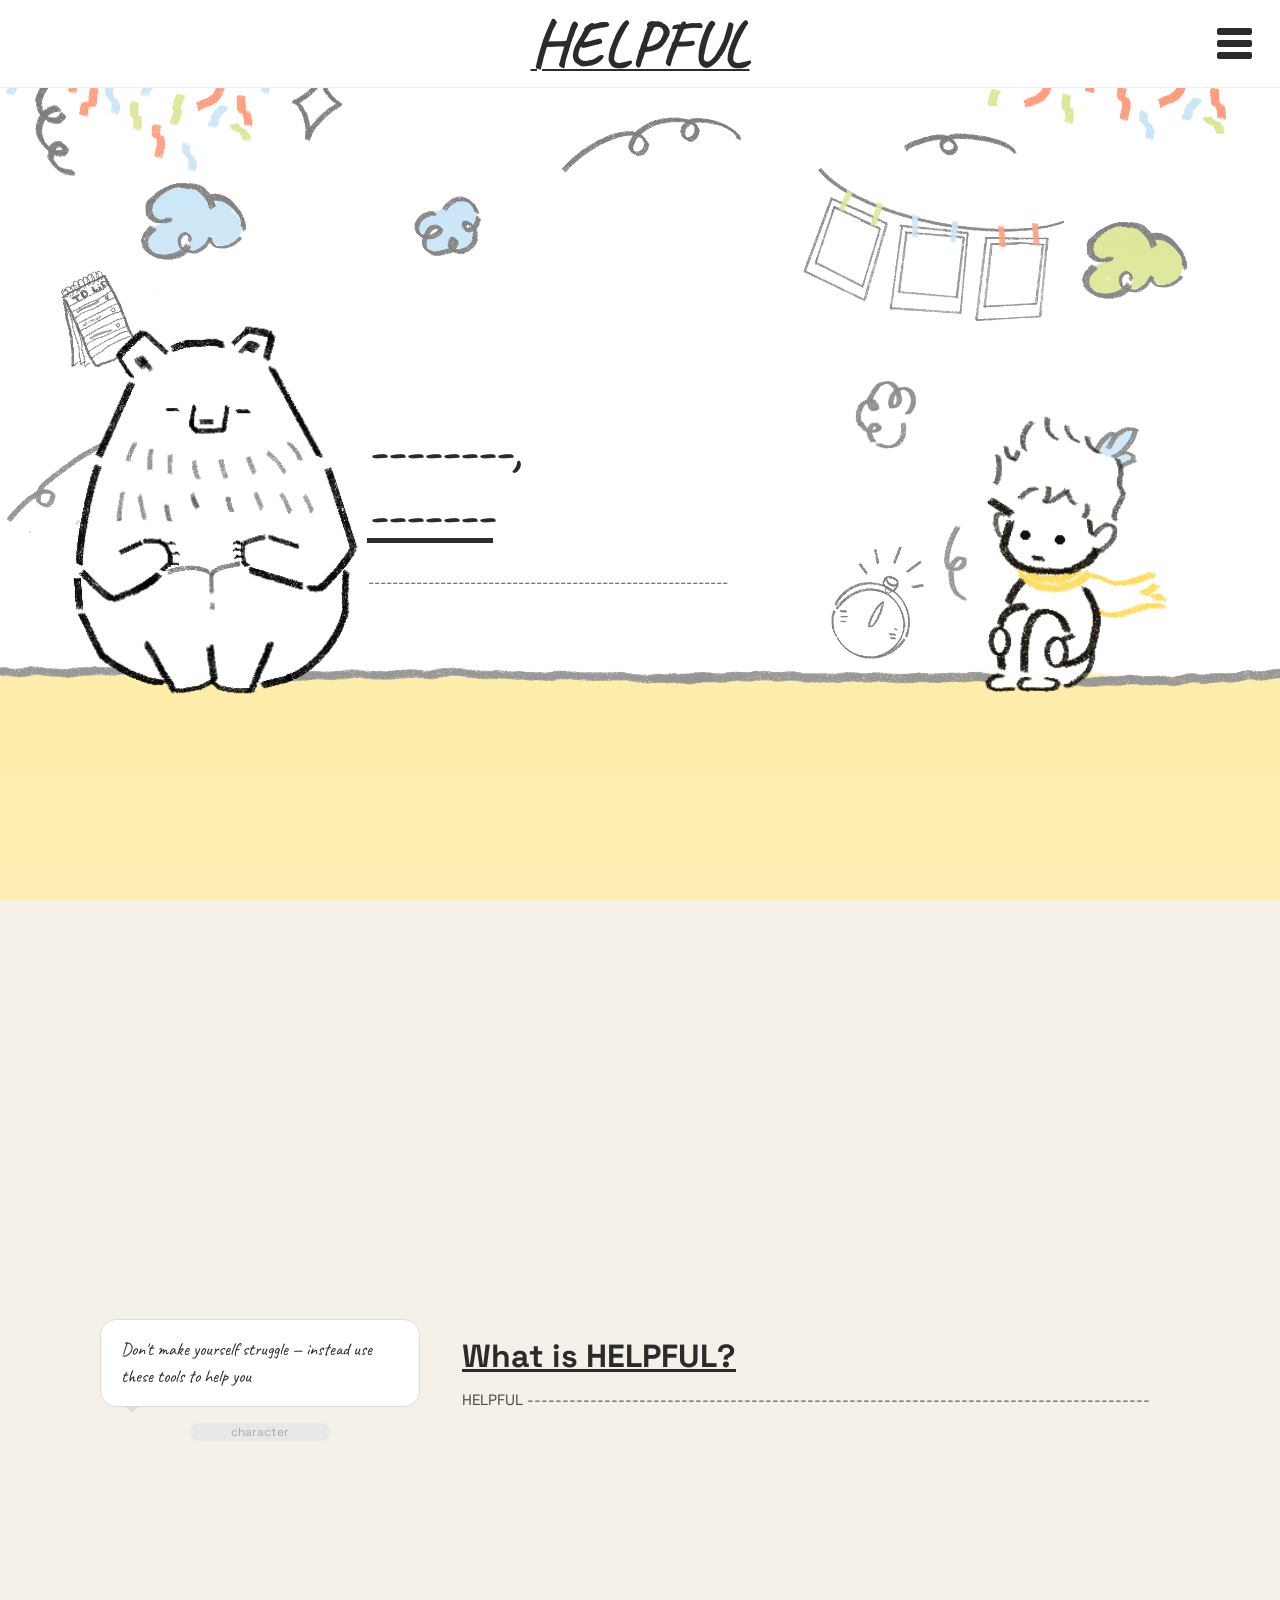
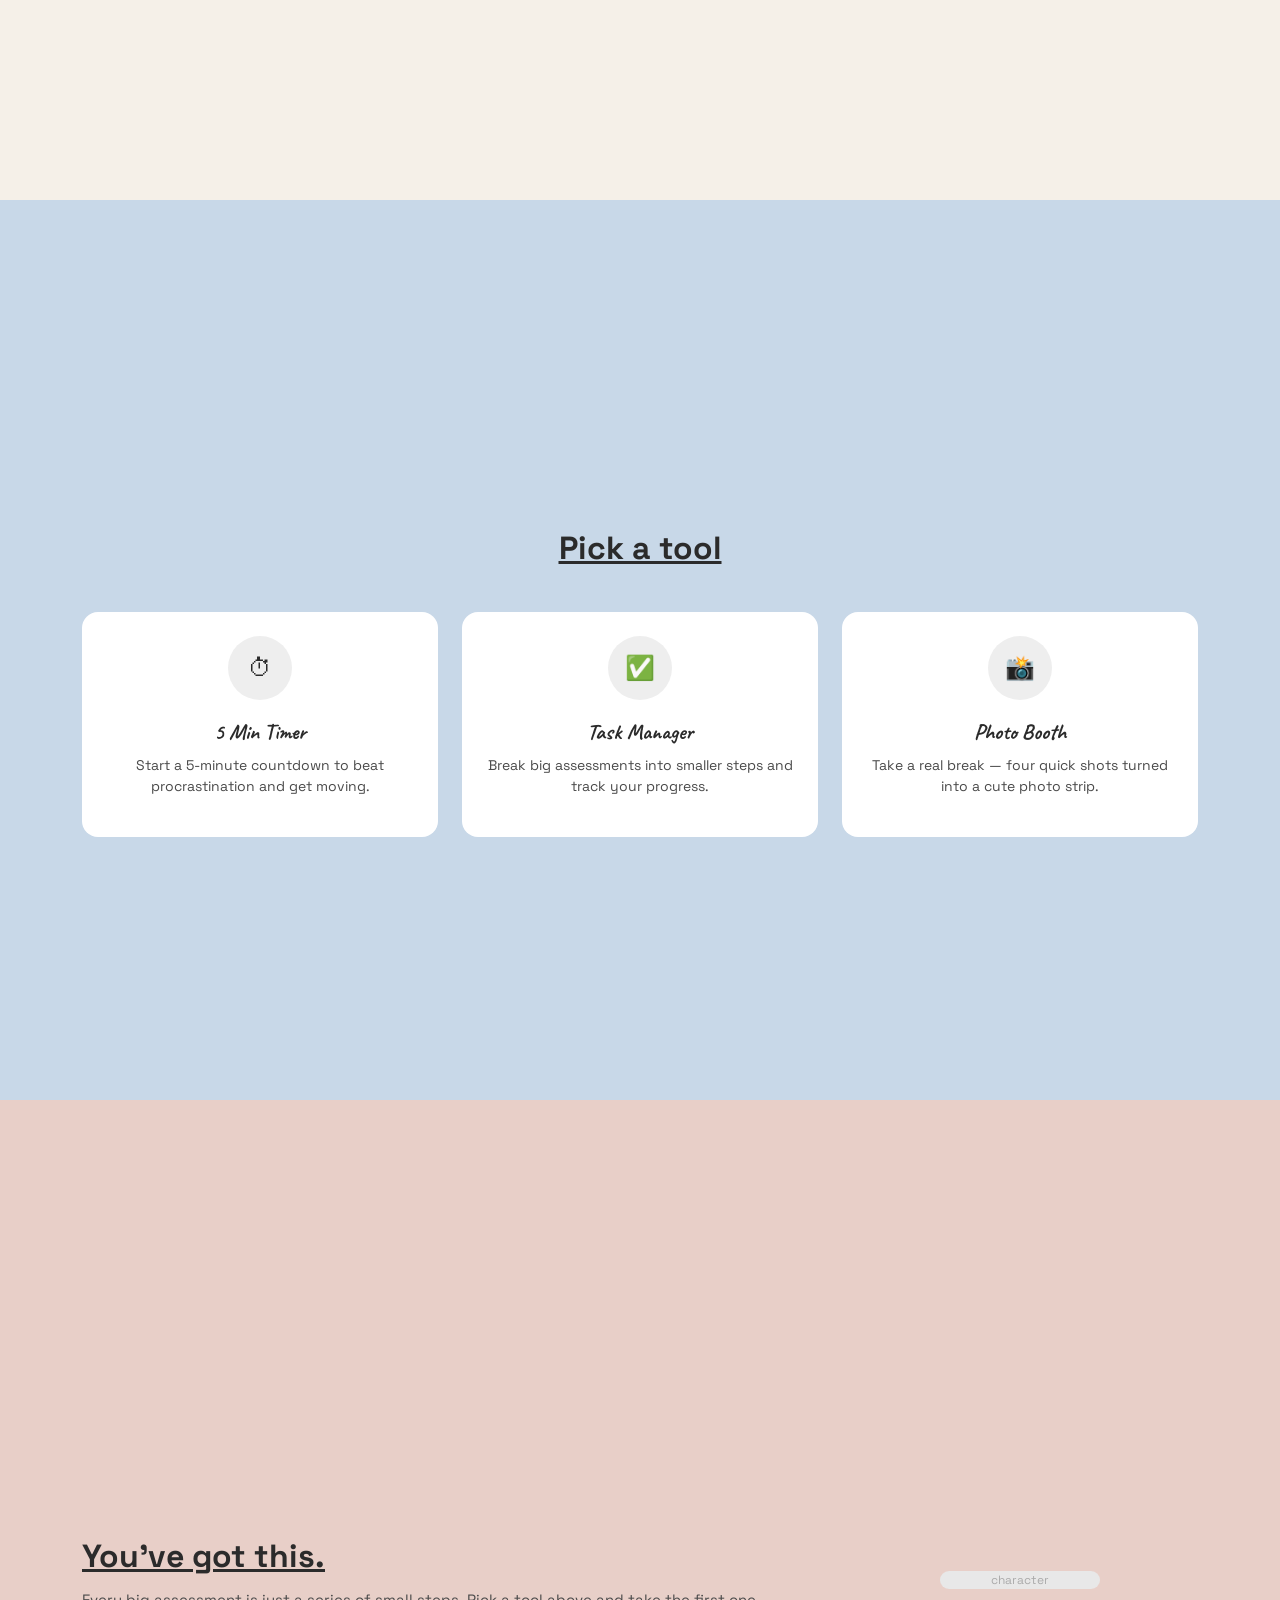
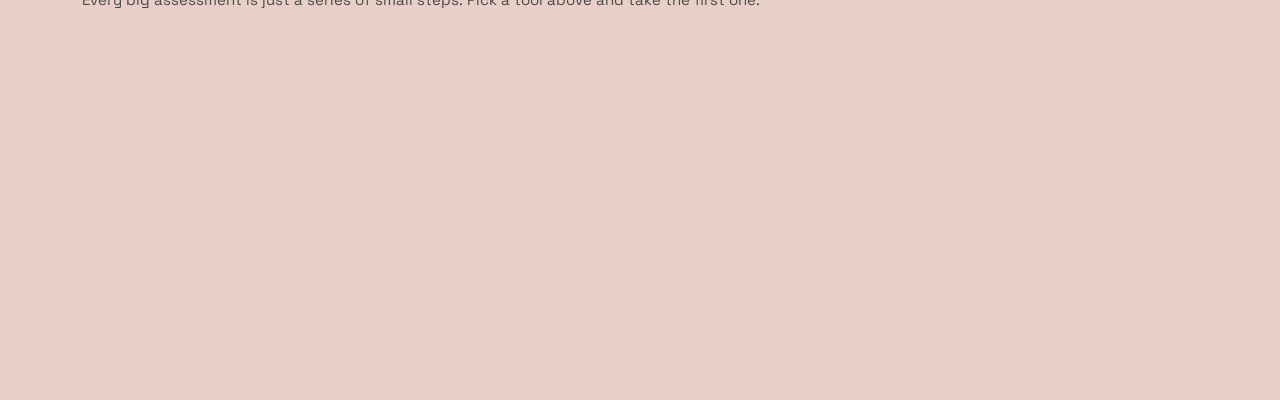
==== commit d38c83c1: "Add files via upload" ====
--- a/index.html
+++ b/index.html
@@ -1,198 +1,202 @@
 <!DOCTYPE html>
 <html lang="en">
 <head>
-<meta charset="UTF-8">
-<meta name="viewport" content="width=device-width, initial-scale=1.0, viewport-fit=cover, maximum-scale=1">
-<meta name="apple-mobile-web-app-capable" content="yes">
-<meta name="mobile-web-app-capable" content="yes">
-<meta name="apple-mobile-web-app-status-bar-style" content="default">
-<meta name="apple-mobile-web-app-title" content="STREAK">
-<title>STREAK — a POCOBERI study kit</title>
-<meta name="theme-color" content="#fff7ee">
-<link rel="manifest" href="manifest.json">
-<link href="https://fonts.googleapis.com/css2?family=Baloo+2:wght@600;700;800&family=M+PLUS+Rounded+1c:wght@400;500;700;800&display=swap" rel="stylesheet">
-<link rel="stylesheet" href="style.css">
+  <meta charset="UTF-8" />
+  <meta name="viewport" content="width=device-width, initial-scale=1.0" />
+  <title>HELPFUL</title>
+
+  <!-- Bootstrap 5 -->
+  <link href="https://cdn.jsdelivr.net/npm/bootstrap@5.3.0/dist/css/bootstrap.min.css" rel="stylesheet" />
+
+  <!-- Google Fonts -->
+  <link href="https://fonts.googleapis.com/css2?family=Space+Grotesk:wght@400;600;700&family=Caveat:wght@500;700&display=swap" rel="stylesheet" />
+
+  <!-- Link to CSS -->
+  <link rel="stylesheet" href="style.css?v=2">
+
+  <!-- ══ INSTALLABLE APP (PWA) ══════════════════════════
+       manifest = the app's name, icons and colours.
+       theme-color tints the phone's status bar.
+       The apple-* tags are iOS-only; iOS ignores the manifest for
+       home-screen apps and reads these instead.                   -->
+  <link rel="manifest" href="manifest.webmanifest">
+  <meta name="theme-color" content="#2B2B2B">
+  <meta name="mobile-web-app-capable" content="yes">
+  <meta name="apple-mobile-web-app-capable" content="yes">
+  <meta name="apple-mobile-web-app-status-bar-style" content="default">
+  <meta name="apple-mobile-web-app-title" content="HELPFUL">
+  <link rel="apple-touch-icon" href="icons/apple-touch-icon.png">
 </head>
+
 <body>
-
-<!-- ══════════════════════════════════════════════════════
-     MOTIF SPRITE — the brand's three shapes, reused everywhere
-     cone  : the candy silhouette (checkboxes, confetti, bullets)
-     berry : the fruit (streak stamps, badges, confetti)
-     beri  : BERI-CHAN, the mascot
-     ══════════════════════════════════════════════════════ -->
-<svg class="sprite" aria-hidden="true">
-  <defs>
-    <symbol id="cone" viewBox="0 0 100 100">
-      <path class="cone-choc" d="M50 8c-4 0-8 6-11 17L21 68c-2 7 0 10 6 10q8 7 15 0 q8 7 15 0 q8 7 15 0c6 0 8-3 6-10L61 25C58 14 54 8 50 8Z"/>
-      <path class="cone-pink" d="M50 8c-4 0-8 6-11 17l-4 15h30l-4-15C58 14 54 8 50 8Z"/>
-      <path class="cone-line" d="M50 8c-4 0-8 6-11 17L21 68c-2 7 0 10 6 10q8 7 15 0 q8 7 15 0 q8 7 15 0c6 0 8-3 6-10L61 25C58 14 54 8 50 8Z"/>
-      <path class="cone-line" d="M35 40h30"/>
-    </symbol>
-
-    <symbol id="berry" viewBox="0 0 100 100">
-      <path class="berry-body" d="M50 26c16 0 30 10 30 26 0 20-18 34-30 42-12-8-30-22-30-42 0-16 14-26 30-26Z"/>
-      <path class="berry-line" d="M50 26c16 0 30 10 30 26 0 20-18 34-30 42-12-8-30-22-30-42 0-16 14-26 30-26Z"/>
-      <path class="berry-leaf" d="M50 28c-4-8-12-12-20-12 2 8 8 13 14 15-8-2-16 0-22 5 8 4 17 3 23-1 6 4 15 5 23 1-6-5-14-7-22-5 6-2 12-7 14-15-8 0-16 4-20 12Z"/>
-      <g class="berry-seeds">
-        <ellipse cx="40" cy="46" rx="2.2" ry="3"/><ellipse cx="58" cy="44" rx="2.2" ry="3"/>
-        <ellipse cx="49" cy="56" rx="2.2" ry="3"/><ellipse cx="34" cy="60" rx="2.2" ry="3"/>
-        <ellipse cx="64" cy="58" rx="2.2" ry="3"/><ellipse cx="42" cy="70" rx="2.2" ry="3"/>
-        <ellipse cx="57" cy="70" rx="2.2" ry="3"/>
-      </g>
-    </symbol>
-
-    <symbol id="beri" viewBox="0 0 100 100">
-      <path class="cone-choc" d="M50 8c-4 0-8 6-11 17L21 68c-2 7 0 10 6 10q8 7 15 0 q8 7 15 0 q8 7 15 0c6 0 8-3 6-10L61 25C58 14 54 8 50 8Z"/>
-      <path class="cone-pink" d="M50 8c-4 0-8 6-11 17l-4 15h30l-4-15C58 14 54 8 50 8Z"/>
-      <path class="beri-leaf" d="M50 9c0-6 4-9 9-10-1 6-4 9-9 10Z"/>
-      <path class="cone-line" d="M50 8c-4 0-8 6-11 17L21 68c-2 7 0 10 6 10q8 7 15 0 q8 7 15 0 q8 7 15 0c6 0 8-3 6-10L61 25C58 14 54 8 50 8Z"/>
-      <g class="beri-face">
-        <ellipse cx="42" cy="55" rx="3.6" ry="4.4"/><ellipse cx="58" cy="55" rx="3.6" ry="4.4"/>
-        <path class="beri-smile" d="M44 64c2 3 10 3 12 0"/>
-      </g>
-      <ellipse class="beri-blush" cx="32" cy="62" rx="5" ry="3.2"/>
-      <ellipse class="beri-blush" cx="68" cy="62" rx="5" ry="3.2"/>
-    </symbol>
-  </defs>
-</svg>
-
-<!-- floating motifs — they drift with the pointer and bob on their own -->
-<div class="floaters" aria-hidden="true">
-  <svg class="float f1" data-depth="18"><use href="#cone"/></svg>
-  <svg class="float f2" data-depth="30"><use href="#berry"/></svg>
-  <svg class="float f3" data-depth="12"><use href="#cone"/></svg>
-  <svg class="float f4" data-depth="24"><use href="#berry"/></svg>
-  <svg class="float f5" data-depth="36"><use href="#cone"/></svg>
-</div>
-
-<header class="top">
-  <div class="brandline">
-    <span class="maker">POCOBERI</span>
-    <span class="dot"></span>
-    <span class="maker jp">ポコベリ</span>
-  </div>
-
-  <div class="skins" role="group" aria-label="Skin">
-    <button class="skin" data-skin="candy" aria-pressed="true">
-      <span class="chipdot candy"></span><span class="skin-name">candy</span>
-    </button>
-    <button class="skin" data-skin="mono" aria-pressed="false">
-      <span class="chipdot mono"></span><span class="skin-name">mono</span>
-    </button>
-  </div>
-  <div class="lockup">
-    <button class="mascot" id="mascot" aria-label="Say hello to Beri-chan">
-      <svg viewBox="0 0 100 100"><use href="#beri"/></svg>
-    </button>
-    <h1>STREAK</h1>
-    <p class="bubble" id="bubble">ready when you are!</p>
-  </div>
-  <p class="scribble">little things, every day<span class="jp"> · こつこつ</span></p>
-</header>
-
-<main class="board">
-
-  <!-- ══ LEFT ══════════════════════════════════════════ -->
-  <div class="col left">
-
-    <!-- Timer -->
-    <section class="panel timer-panel">
-      <span class="tab">FOCUS</span>
-      <h2>Focus Timer</h2>
-      <div class="clock-row">
-        <button class="nudge" id="minusBtn" aria-label="Take 5 minutes off">−</button>
-        <div class="clock" id="clock">30:00</div>
-        <button class="nudge" id="plusBtn" aria-label="Add 5 minutes">+</button>
+    
+      <!-- ── NAV ──────────────────────────────────────────── -->
+      <nav class="nav-bar">
+        <div></div>
+        <a class="nav-logo" href="index.html" aria-label="HELPFUL — back to home">HELPFUL</a>
+        <button class="hamburger" id="menuBtn" aria-label="Open menu">
+          <span></span><span></span><span></span>
+        </button>
+      </nav>
+    
+      <!-- slide-out menu -->
+      <div class="overlay" id="overlay"></div>
+      <div class="side-menu" id="sideMenu">
+        <button class="menu-close" id="menuClose">✕</button>
+        <a href="index.html">Home</a>
+        <a href="timer.html">5 Min Timer</a>
+        <a href="tasks.html">Task Manager</a>
+        <a href="breathing.html">Photo Booth</a>
       </div>
-      <div class="preset-row" id="presets">
-        <button class="chip" data-mins="15"><span class="cl">15 min</span><span class="cs">15</span></button>
-        <button class="chip" data-mins="30"><span class="cl">30 min</span><span class="cs">30</span></button>
-        <button class="chip" data-mins="60"><span class="cl">1 hr</span><span class="cs">1h</span></button>
-        <button class="chip" data-mins="90"><span class="cl">1.30 hr</span><span class="cs">1½h</span></button>
-        <button class="chip" data-mins="120"><span class="cl">2 hr</span><span class="cs">2h</span></button>
-      </div>
-      <div class="btn-row">
-        <button class="btn primary" id="startBtn">start</button>
-        <button class="btn ghost" id="resetTimer">reset</button>
-      </div>
-      <p class="hint" id="timerNote">pick a length, then go.</p>
-      <button class="sound-btn" id="soundBtn" aria-pressed="true" aria-label="Chime when the timer ends">
-        <span class="sico">♪</span><span class="slab">chime on</span>
-      </button>
-    </section>
-
-    <!-- Streaks -->
-    <section class="panel streak-panel">
-      <span class="tab">DAILY</span>
-      <h2>Daily Streak</h2>
-      <p class="sub">Tick a day once you've done a focus session.</p>
-      <div class="lucky" id="lucky" hidden>
-        <svg viewBox="0 0 100 100" aria-hidden="true">
-          <g class="rays"><path d="M50 2v14M50 84v14M2 50h14M84 50h14M16 16l10 10M74 74l10 10M84 16L74 26M26 74l-10 10"/></g>
-          <path class="star" d="M50 18l9 20 22 3-16 15 4 22-19-11-19 11 4-22-16-15 22-3Z"/>
-        </svg>
-        <span>lucky star!</span>
-      </div>
-      <div class="week-row" id="weekRow"></div>
-      <div class="streak-stats">
-        <div class="stat"><span class="big" id="curStreak">0</span><span class="lbl"><span class="ll">current</span><span class="ls">now</span></span></div>
-        <div class="stat"><span class="big" id="bestStreak">0</span><span class="lbl"><span class="ll">best</span><span class="ls">best</span></span></div>
-        <div class="stat"><span class="big" id="totalDays">0</span><span class="lbl"><span class="ll">days total</span><span class="ls">total</span></span></div>
-      </div>
-    </section>
-
-  </div>
-
-  <!-- ══ RIGHT ═════════════════════════════════════════ -->
-  <div class="col right">
-    <section class="panel task-panel">
-      <span class="tab">TASKS</span>
-      <h2>Task Manager</h2>
-      <p class="sub" id="taskCount">nothing on the list yet</p>
-
-      <div class="progress" id="progress">
-        <div class="bar" role="progressbar" aria-valuemin="0" aria-valuemax="100" aria-valuenow="0" id="bar">
-          <div class="fill" id="fill"></div>
-          <svg class="rider" id="rider" viewBox="0 0 100 100" aria-hidden="true"><use href="#cone"/></svg>
-        </div>
-        <span class="pct" id="pct">0%</span>
-      </div>
-
-      <form class="add-row" id="addGroupForm" autocomplete="off">
-        <input id="groupInput" type="text" maxlength="40" placeholder="new group… e.g. Physics">
-        <button type="submit" class="btn primary small">add group</button>
-      </form>
-
-      <div class="group-list" id="groupList"></div>
-
-      <div class="clear-row">
-        <button class="btn ghost small" id="clearDone">clear finished</button>
-        <button class="btn ghost small danger" id="clearAll">clear all</button>
-      </div>
-    </section>
-  </div>
-
-</main>
-
-<!-- shown while a skin swaps over -->
-<div class="loader" id="loader" aria-hidden="true">
-  <div class="loader-card">
-    <svg class="loader-mark" viewBox="0 0 100 100" aria-hidden="true"><use href="#cone"/></svg>
-    <p class="loader-text" id="loaderText">switching skin…</p>
-    <span class="loader-bar"><i></i></span>
-  </div>
-</div>
-
-<canvas id="confetti" aria-hidden="true"></canvas>
-<div class="cheer" id="cheer" role="status">
-  <svg class="cheer-beri" viewBox="0 0 100 100" aria-hidden="true"><use href="#beri"/></svg>
-  <p class="cheer-big">all done!</p>
-  <p class="cheer-small">every task ticked off. go do something else.</p>
-</div>
-
-<p class="foot">POCOBERI<span class="sweet"> · study sweets</span> · saved on this device · <span id="year"></span></p>
-
-<script src="script.js"></script>
+    
+      <!-- ── SECTION 1 — HERO ─────────────────────────────── -->
+      <section class="snap-section hero">
+
+        <div class="container">
+          <div class="row align-items-center g-4" style="padding-top: 200px;">
+    
+            <!-- left character -->
+            <div class="col-md-3 d-flex justify-content-center hide-mobile">
+              <div class="character-placeholder animate-in">
+                <!-- replace with: <img src="assets/char-left.png" alt=""> -->
+                <img src="Bearlogo3.png" alt="bear">
+              </div>
+            </div>
+    
+            <!-- centre text -->
+            <div class="col-md-6 text-center text-md-start">
+              <h1 class="hero-tagline animate-in delay-1">
+                --------,<br>
+                <span style="text-decoration:underline">-------</span>
+              </h1>
+              <p class="hero-sub animate-in delay-2">
+                ------------------------------------------------------------
+              </p>
+            </div>
+    
+            <!-- right character -->
+            <div class="col-md-3 d-flex justify-content-center hide-mobile">
+              <div class="character-placeholder animate-in delay-3">
+                <!-- replace with: -->
+                <img src="Boylogo3.png" alt="boy"> 
+              </div>
+            </div>
+    
+
+            
+          </div>
+        </div>
+      </section>
+    
+      <!-- ── SECTION 2 — ABOUT ─────────────────────────────── -->
+      <section class="snap-section section-about">
+        <div class="container">
+          <div class="row align-items-center g-4">
+    
+            <!-- character with speech bubble -->
+            <div class="col-md-4 d-flex flex-column align-items-center gap-3">
+              <div class="speech-bubble animate-in">
+                Don't make yourself struggle — instead use these tools to help you
+              </div>
+              <div class="character-placeholder" style="max-width:140px">
+                <!-- replace with character PNG -->
+                character
+              </div>
+            </div>
+    
+            <!-- text -->
+            <div class="col-md-8">
+              <p class="section-heading animate-in">What is HELPFUL?</p>
+              <p class="section-text animate-in delay-1">
+                HELPFUL -----------------------------------------------------------------------------------------
+              </p>
+            </div>
+    
+          </div>
+        </div>
+      </section>
+    
+      <!-- ── SECTION 3 — TOOLS ─────────────────────────────── -->
+      <section class="snap-section section-tools">
+        <div class="container">
+          <div class="row g-4 justify-content-center">
+    
+            <div class="col-12 text-center mb-2">
+              <p class="section-heading animate-in">Pick a tool</p>
+            </div>
+    
+            <!-- Timer -->
+            <div class="col-md-4 col-10">
+              <div class="tool-card animate-in">
+                <a href="timer.html">
+                  <div class="tool-icon">⏱</div>
+                  <p class="tool-title">5 Min Timer</p>
+                  <p class="tool-desc">
+                    Start a 5-minute countdown to beat procrastination and get moving.
+                  </p>
+                </a>
+              </div>
+            </div>
+    
+            <!-- Task Manager -->
+            <div class="col-md-4 col-10">
+              <div class="tool-card animate-in delay-1">
+                <a href="tasks.html">
+                  <div class="tool-icon">✅</div>
+                  <p class="tool-title">Task Manager</p>
+                  <p class="tool-desc">
+                    Break big assessments into smaller steps and track your progress.
+                  </p>
+                </a>
+              </div>
+            </div>
+    
+            <!-- Box Breathing -->
+            <div class="col-md-4 col-10">
+              <div class="tool-card animate-in delay-2">
+                <a href="breathing.html">
+                  <div class="tool-icon">📸</div>
+                  <p class="tool-title">Photo Booth</p>
+                  <p class="tool-desc">
+                    Take a real break — four quick shots turned into a cute photo strip.
+                  </p>
+                </a>
+              </div>
+            </div>
+    
+          </div>
+        </div>
+      </section>
+    
+      <!-- ── SECTION 4 — CLOSING ───────────────────────────── -->
+      <section class="snap-section section-close">
+        <div class="container">
+          <div class="row align-items-center g-4">
+    
+            <div class="col-md-8">
+              <p class="section-heading animate-in">You've got this.</p>
+              <p class="section-text animate-in delay-1">
+                Every big assessment is just a series of small steps.
+                Pick a tool above and take the first one.
+              </p>
+            </div>
+    
+            <div class="col-md-4 d-flex justify-content-center hide-mobile">
+              <div class="character-placeholder" style="max-width:160px">
+                <!-- replace with character PNG -->
+                character
+              </div>
+            </div>
+    
+          </div>
+        </div>
+      </section>
+    
+    
+      <!-- Bootstrap JS -->
+      <script src="https://cdn.jsdelivr.net/npm/bootstrap@5.3.0/dist/js/bootstrap.bundle.min.js"></script>
+      <!-- Nav and scroll animations now come from script.js,
+           which every page shares. -->
+  <script src="script.js?v=2" defer></script>
 </body>
-</html>
+</html>
--- a/style.css
+++ b/style.css
@@ -1,1084 +1,1292 @@
-/* ═══════════════════════════════════════════════════════
-   STREAK — a POCOBERI study kit
-   A strawberry-chocolate confectionery design language,
-   translated from packaging into interface.
-
-   PALETTE   cream paper, blush chocolate, berry red,
-             cocoa outlines, butter + leaf accents
-   SHAPES    cone · berry · scallop · seed-dot field
-   RULE      every interactive object is a candy tablet:
-             thick cocoa outline, hard offset shadow,
-             squishes when pressed.
-   ═══════════════════════════════════════════════════════ */
-
-:root{
-  --display:"Baloo 2","M PLUS Rounded 1c",system-ui,sans-serif;
-
-  /* ── colour ── */
-  --cream:#fff7ee;        /* the box's paper white   */
-  --cream-2:#ffeede;      /* panel ground            */
-  --blush:#f8b9c6;        /* pink chocolate          */
-  --blush-lt:#fdd9e1;
-  --berry:#e1323c;        /* packaging red           */
-  --berry-dk:#c02531;
-  --cocoa:#4a2b22;        /* every outline, all text */
-  --cocoa-mid:#8a5240;
-  --butter:#ffd24a;       /* the yellow panel        */
-  --leaf:#57b15a;         /* the calyx               */
-  --grass:#6cc24a;        /* the callout bubble      */
-  --sky:#3aa6e0;          /* the count badge         */
-  --seed:#ffe9b8;         /* strawberry pips         */
-  --sh1:var(--blush);     /* wordmark drop shadows   */
-  --sh2:var(--berry);
-  --scallop:url("data:image/svg+xml,%3Csvg xmlns='http://www.w3.org/2000/svg' width='32' height='18' viewBox='0 0 32 18'%3E%3Cpath d='M0 0h32v7a8 8 0 0 1-8 7 8 8 0 0 1-8-7 8 8 0 0 1-8 7 8 8 0 0 1-8-7Z' fill='%23e1323c'/%3E%3C/svg%3E");
-  /* the background print, swapped whole by the skin */
-  --field:
-    url("data:image/svg+xml,%3Csvg xmlns='http://www.w3.org/2000/svg' width='54' height='54' viewBox='0 0 54 54'%3E%3Cg fill='%23e1323c' fill-opacity='.13'%3E%3Cellipse cx='9' cy='11' rx='2' ry='2.8' transform='rotate(-18 9 11)'/%3E%3Cellipse cx='34' cy='6' rx='2' ry='2.8' transform='rotate(14 34 6)'/%3E%3Cellipse cx='45' cy='27' rx='2' ry='2.8' transform='rotate(-8 45 27)'/%3E%3Cellipse cx='22' cy='31' rx='2' ry='2.8' transform='rotate(22 22 31)'/%3E%3Cellipse cx='5' cy='42' rx='2' ry='2.8' transform='rotate(-25 5 42)'/%3E%3Cellipse cx='31' cy='48' rx='2' ry='2.8' transform='rotate(6 31 48)'/%3E%3C/g%3E%3C/svg%3E"),
-    url("data:image/svg+xml,%3Csvg xmlns='http://www.w3.org/2000/svg' width='118' height='118' viewBox='0 0 118 118'%3E%3Cg fill='%23e1323c' fill-opacity='.055'%3E%3Cpath d='M30 34c9 0 17 6 17 15 0 11-10 19-17 24-7-5-17-13-17-24 0-9 8-15 17-15Z'/%3E%3Cpath d='M89 88c9 0 17 6 17 15 0 11-10 19-17 24-7-5-17-13-17-24 0-9 8-15 17-15Z'/%3E%3Cpath d='M89 12c9 0 17 6 17 15 0 11-10 19-17 24-7-5-17-13-17-24 0-9 8-15 17-15Z'/%3E%3C/g%3E%3Cg fill='%2357b15a' fill-opacity='.055'%3E%3Cpath d='M30 36c-3-6-9-9-15-9 2 6 6 9 10 10-6-1-12 0-16 4 6 3 13 2 17-1 4 3 11 4 17 1-4-4-10-5-16-4 4-1 9-4 11-10-6 0-12 3-15 9Z'/%3E%3Cpath d='M89 90c-3-6-9-9-15-9 2 6 6 9 10 10-6-1-12 0-16 4 6 3 13 2 17-1 4 3 11 4 17 1-4-4-10-5-16-4 4-1 9-4 11-10-6 0-12 3-15 9Z'/%3E%3Cpath d='M89 14c-3-6-9-9-15-9 2 6 6 9 10 10-6-1-12 0-16 4 6 3 13 2 17-1 4 3 11 4 17 1-4-4-10-5-16-4 4-1 9-4 11-10-6 0-12 3-15 9Z'/%3E%3C/g%3E%3C/svg%3E");
-
-  /* ── construction ── */
-  --line:3px solid var(--cocoa);
-  --r-panel:22px;
-  --r-card:16px;
-  --r-pill:999px;
-  --pop:5px 5px 0 var(--cocoa);
-  --pop-sm:3px 3px 0 var(--cocoa);
-
-  /* ── motion ── */
-  --spring:cubic-bezier(.34,1.56,.64,1);
-  --ease:cubic-bezier(.4,0,.2,1);
-}
-
-/* ═══ SKIN: MONO ════════════════════════════════════════
-   The same kit printed in one ink. Every shape, shadow and
-   animation is unchanged — only the palette swaps, so the
-   candy language still reads, just in black and white.   */
-[data-skin="mono"]{
-  --sh1:#d5d5d3;
-  --sh2:#111111;
-  --cream:#ffffff;
-  --cream-2:#f6f6f4;
-  --blush:#e4e4e1;
-  --blush-lt:#f0f0ee;
-  --berry:#111111;
-  --berry-dk:#000000;
-  --cocoa:#111111;
-  --cocoa-mid:#6a6a68;
-  --butter:#dcdcda;
-  --leaf:#2f2f2f;
-  --grass:#2a2a2a;
-  --sky:#2f2f2f;
-  --seed:#ffffff;
-
-  /* plainer geometry — the roundness was half the sweetness */
-  --r-panel:10px;
-  --r-card:8px;
-  --r-pill:8px;
-  --pop:4px 4px 0 var(--cocoa);
-  --pop-sm:3px 3px 0 var(--cocoa);
-
-  --field:none;                    /* no strawberry print   */
-  --scallop:none;                  /* no scalloped lid      */
-  --display:"Inter","Helvetica Neue",system-ui,-apple-system,"Segoe UI",sans-serif;
-}
-[data-skin="mono"] body{
-  font-family:var(--display);
-  font-weight:500;
-}
-/* a flat rule where the scallop was */
-[data-skin="mono"] .panel::before{
-  height:7px;background:var(--cocoa);background-image:none;
-}
-/* the wordmark stops shouting */
-[data-skin="mono"] h1{
-  -webkit-text-stroke:0;
-  color:var(--cocoa);
-  letter-spacing:-.03em;
-  text-shadow:none;
-}
-[data-skin="mono"] .brandline{border-radius:6px;letter-spacing:.24em}
-[data-skin="mono"] .brandline .dot{background:var(--cream);width:5px;height:5px}
-[data-skin="mono"] .tab{transform:none;border-radius:5px;background:var(--cream)}
-[data-skin="mono"] .task-panel > .sub{transform:none;border-radius:6px}
-
-/* the cute cast sits this one out */
-[data-skin="mono"] .floaters,
-[data-skin="mono"] .mascot,
-[data-skin="mono"] .bubble,
-[data-skin="mono"] .lucky,
-[data-skin="mono"] .rider,
-[data-skin="mono"] .cheer-beri,
-[data-skin="mono"] .scribble .jp,
-[data-skin="mono"] .maker.jp,
-[data-skin="mono"] .brandline .dot,
-[data-skin="mono"] .foot .sweet{display:none}
-
-/* checkbox: a plain tick instead of a stamped cone */
-[data-skin="mono"] .tick svg{display:none}
-[data-skin="mono"] .tick::after{
-  content:"";
-  width:38%;height:64%;
-  border:solid var(--cream);border-width:0 3px 3px 0;
-  transform:translateY(-9%) rotate(45deg) scale(.2);
-  opacity:0;transition:opacity .16s,transform .3s var(--spring);
-}
-[data-skin="mono"] .done > .row > .tick,
-[data-skin="mono"] .step.done .tick{background:var(--cocoa)}
-[data-skin="mono"] .done > .row > .tick::after,
-[data-skin="mono"] .step.done .tick::after{opacity:1;transform:translateY(-9%) rotate(45deg) scale(1)}
-[data-skin="mono"] .tick.part{background:var(--blush)}
-[data-skin="mono"] .tick.part::after{opacity:.45;border-color:var(--cocoa);transform:translateY(-9%) rotate(45deg) scale(.85)}
-
-/* streak day: a filled square, no strawberry */
-[data-skin="mono"] .day .box svg{display:none}
-[data-skin="mono"] .day.on .box{background:var(--cocoa)}
-[data-skin="mono"] .day.is-today .box{box-shadow:0 0 0 3px var(--cocoa-mid)}
-
-/* flat bars instead of candy stripes */
-[data-skin="mono"] .fill{background:var(--cocoa-mid);border-right-color:var(--cocoa);animation:none}
-[data-skin="mono"] .fill.full{background:var(--cocoa)}
-[data-skin="mono"] .group-bar span{background:var(--cocoa)}
-[data-skin="mono"] .group-head{background:var(--blush)}
-[data-skin="mono"] .steps{border-left-style:solid;border-left-color:var(--blush)}
-
-*{box-sizing:border-box;margin:0;padding:0}
-
-html,body{height:100%}
-html{overflow:hidden}
-
-body{
-  position:relative;
-  display:flex;flex-direction:column;
-  height:100dvh;overflow:hidden;
-  font-family:"M PLUS Rounded 1c","Baloo 2",system-ui,-apple-system,"Segoe UI",sans-serif;
-  font-weight:500;
-  color:var(--cocoa);
-  background:var(--cream);
-  padding:clamp(18px,2.4vw,30px) clamp(20px,4vw,44px) clamp(10px,1.6vw,18px);
-  -webkit-font-smoothing:antialiased;
-  -webkit-tap-highlight-color:transparent;
-}
-
-/* ── the seed-dot field ──────────────────────────────────
-   the packaging's strawberry print, reduced to its seeds  */
-body::before{
-  content:"";position:fixed;inset:0;z-index:0;pointer-events:none;
-  background-image:var(--field);
-  background-size:54px 54px, 96px 96px;
-}
-body > *{position:relative;z-index:1}
-
-.sprite{position:absolute;width:0;height:0;overflow:hidden}
-
-/* ── motif fills (used by every <use>) ─────────────────── */
-.cone-choc{fill:var(--cocoa-mid)}
-.cone-pink{fill:var(--blush)}
-.cone-line{fill:none;stroke:var(--cocoa);stroke-width:5;stroke-linejoin:round}
-.berry-body{fill:var(--berry)}
-.berry-line{fill:none;stroke:var(--cocoa);stroke-width:5;stroke-linejoin:round}
-.berry-leaf{fill:var(--leaf);stroke:var(--cocoa);stroke-width:3;stroke-linejoin:round}
-.berry-seeds{fill:var(--seed)}
-.beri-leaf{fill:var(--leaf);stroke:var(--cocoa);stroke-width:3}
-.beri-face{fill:var(--cocoa)}
-.beri-smile{fill:none;stroke:var(--cocoa);stroke-width:3;stroke-linecap:round}
-.beri-blush{fill:var(--berry);opacity:.5}
-
-/* ═══ HEADER / BRAND LOCKUP ═════════════════════════════ */
-.top{flex:0 0 auto;text-align:center;margin-bottom:clamp(14px,2vw,24px)}
-
-.brandline{
-  display:inline-flex;align-items:center;gap:9px;
-  padding:5px 16px;margin-bottom:10px;
-  background:var(--berry);color:var(--cream);
-  border:var(--line);border-radius:var(--r-pill);
-  box-shadow:var(--pop-sm);
-}
-.maker{
-  font-size:.72rem;font-weight:800;letter-spacing:.22em;
-  text-transform:uppercase;
-}
-.maker.jp{letter-spacing:.08em}
-.brandline .dot{
-  width:7px;height:7px;border-radius:50%;
-  background:var(--butter);
-}
-
-.lockup{display:flex;align-items:center;justify-content:center;gap:clamp(8px,2vw,18px)}
-
-.mascot{
-  width:clamp(46px,8vw,74px);aspect-ratio:1;
-  background:none;border:none;cursor:pointer;padding:0;
-  animation:bob 3.4s ease-in-out infinite;
-  transform-origin:50% 90%;
-}
-.mascot svg{width:100%;height:100%;display:block}
-.mascot:hover{animation:wiggle .5s var(--ease) infinite}
-.mascot.spin{animation:tumble .8s var(--spring)}
-
-h1{
-  font-family:var(--display);
-  font-size:clamp(2.8rem,9vw,5.4rem);
-  font-weight:800;letter-spacing:-.02em;line-height:.95;
-  color:var(--cream);
-  -webkit-text-stroke:4px var(--cocoa);
-  paint-order:stroke fill;
-  text-shadow:5px 5px 0 var(--sh1), 10px 10px 0 var(--sh2);
-}
-.scribble{
-  margin-top:.7em;
-  font-size:clamp(.82rem,2.4vw,1rem);font-weight:700;
-  color:var(--cocoa-mid);letter-spacing:.02em;
-}
-
-/* the skin switcher — two little sample chips */
-.skins{
-  display:inline-flex;gap:5px;margin:0 0 9px 8px;
-  padding:3px;background:var(--cream-2);
-  border:2px solid var(--cocoa);border-radius:var(--r-pill);
-  box-shadow:2px 2px 0 var(--cocoa);
-  vertical-align:middle;
-}
-.skin{
-  cursor:pointer;font-family:inherit;
-  display:inline-flex;align-items:center;gap:5px;
-  padding:.16em .6em .16em .3em;
-  font-size:.66rem;font-weight:800;letter-spacing:.04em;
-  color:var(--cocoa-mid);background:transparent;
-  border:2px solid transparent;border-radius:var(--r-pill);
-  transition:background .18s,color .18s,transform .14s var(--spring);
-}
-.skin:hover{transform:translateY(-1px);color:var(--cocoa)}
-.skin[aria-pressed="true"]{
-  background:var(--cream);color:var(--cocoa);
-  border-color:var(--cocoa);
-}
-.chipdot{
-  width:14px;height:14px;border-radius:50%;
-  border:2px solid var(--cocoa);display:block;
-}
-.chipdot.candy{background:linear-gradient(135deg,#f8b9c6 50%,#e1323c 50%)}
-.chipdot.mono{background:linear-gradient(135deg,#ffffff 50%,#1c1c1c 50%)}
-
-/* the mascot's callout, like the pack's green flash */
-.bubble{
-  position:relative;align-self:center;
-  margin-left:6px;
-  padding:.5em .95em;
-  font-size:.8rem;font-weight:800;line-height:1.2;
-  color:var(--cream);background:var(--grass);
-  border:3px solid var(--cocoa);
-  border-radius:18px 20px 16px 22px;
-  box-shadow:var(--pop-sm);
-  transform:rotate(-3deg);
-  animation:bubble-in .5s var(--spring) backwards .5s;
-  max-width:15ch;
-}
-.bubble::after{                       /* the tail, pointing at Beri-chan */
-  content:"";position:absolute;left:-11px;top:52%;
-  width:0;height:0;
-  border:7px solid transparent;border-right-color:var(--cocoa);
-}
-.bubble.swap{animation:hop .45s var(--spring)}
-
-/* ═══ PANELS ════════════════════════════════════════════
-   a box lid: scalloped berry band, flavour tab, thick edge */
-.board{
-  flex:1 1 auto;min-height:0;
-  display:grid;grid-template-columns:1fr 1fr;
-  gap:clamp(16px,2.2vw,26px);
-  max-width:1180px;width:100%;margin:0 auto;
-  align-items:stretch;
-}
-.col{display:flex;flex-direction:column;gap:clamp(16px,2.2vw,26px);min-height:0}
-.col.left{justify-content:flex-start}
-.col.left .panel{flex:0 0 auto}
-/* the task box takes the column and scrolls inside itself */
-.col.right .task-panel{
-  flex:1 1 auto;min-height:0;
-  display:flex;flex-direction:column;overflow:hidden;
-}
-.col.right .task-panel > h2,
-.col.right .task-panel > .sub,
-.col.right .task-panel > .progress,
-.col.right .task-panel > #addGroupForm,
-.col.right .task-panel > .clear-row{flex:0 0 auto}
-.col.right .group-list{
-  flex:1 1 auto;min-height:0;
-  overflow-y:auto;padding:2px 6px 4px 2px;
-}
-.col.right .clear-row{margin-top:auto}
-
-.panel{
-  position:relative;
-  background:var(--cream-2);
-  border:var(--line);border-radius:var(--r-panel);
-  box-shadow:var(--pop);
-  padding:clamp(26px,3vw,34px) clamp(16px,2.6vw,28px) clamp(16px,2.2vw,24px);
-  overflow:hidden;
-  animation:panel-in .6s var(--spring) backwards;
-}
-.col.left  .panel:nth-child(1){animation-delay:.05s}
-.col.left  .panel:nth-child(2){animation-delay:.13s}
-.col.right .panel{animation-delay:.09s}
-
-/* the scalloped band across every lid */
-.panel::before{
-  content:"";position:absolute;top:0;left:0;right:0;height:18px;
-  background-image:var(--scallop);
-  background-size:32px 18px;background-repeat:repeat-x;
-}
-
-/* the little flavour tab, like a pack's variety label */
-.tab{
-  position:absolute;top:24px;right:18px;
-  font-size:.6rem;font-weight:800;letter-spacing:.18em;
-  padding:3px 10px;
-  background:var(--butter);color:var(--cocoa);
-  border:2px solid var(--cocoa);border-radius:var(--r-pill);
-  transform:rotate(3deg);
-}
-
-h2{
-  font-family:var(--display);
-  font-size:clamp(1.35rem,3vw,1.85rem);
-  font-weight:800;letter-spacing:-.01em;color:var(--berry);
-}
-.sub{
-  font-size:.9rem;font-weight:500;color:var(--cocoa-mid);
-  margin-top:.25em;
-}
-.hint{
-  font-size:.88rem;font-weight:700;color:var(--cocoa-mid);
-  margin-top:.9em;min-height:1.4em;
-}
-.foot{
-  flex:0 0 auto;text-align:center;margin-top:clamp(10px,1.4vw,16px);
-  font-size:.72rem;font-weight:700;letter-spacing:.1em;
-  text-transform:uppercase;color:var(--cocoa-mid);opacity:.75;
-}
-
-/* ═══ CANDY TABLETS (buttons) ═══════════════════════════ */
-.btn{
-  cursor:pointer;font-family:inherit;
-  font-size:.95rem;font-weight:800;letter-spacing:.01em;
-  padding:.62em 1.5em;
-  background:var(--cream);color:var(--cocoa);
-  border:var(--line);border-radius:var(--r-pill);
-  box-shadow:var(--pop-sm);
-  transition:transform .14s var(--spring),box-shadow .14s var(--ease),background .18s;
-}
-.btn:hover{transform:translate(-1px,-2px) rotate(-1.5deg);box-shadow:5px 6px 0 var(--cocoa)}
-.btn:active{transform:translate(3px,3px) scale(.97);box-shadow:0 0 0 var(--cocoa)}
-.btn.primary{background:var(--blush)}
-.btn.primary:hover{background:var(--blush-lt)}
-.btn.small{font-size:.85rem;padding:.52em 1.1em}
-.btn.ghost{background:transparent}
-.btn.ghost:hover{background:var(--cream)}
-.btn:disabled{
-  opacity:.42;cursor:not-allowed;transform:none;
-  box-shadow:var(--pop-sm);background:var(--cream);
-}
-.btn.danger{border-color:var(--berry);color:var(--berry);box-shadow:3px 3px 0 var(--berry)}
-.btn.danger:hover{background:var(--berry);color:var(--cream);border-color:var(--cocoa);box-shadow:var(--pop-sm)}
-.btn.danger.armed{
-  background:var(--berry);color:var(--cream);border-color:var(--cocoa);
-  box-shadow:var(--pop-sm);animation:nudge-shake .45s var(--ease) 2;
-}
-
-/* ═══ TIMER ═════════════════════════════════════════════ */
-.timer-panel{text-align:center}
-.clock-row{display:flex;align-items:center;justify-content:center;gap:clamp(8px,2vw,16px)}
-.clock{
-  font-family:var(--display);
-  font-size:clamp(2.9rem,9vw,4.8rem);
-  font-weight:800;letter-spacing:-.03em;line-height:1;
-  margin:.2em 0 .3em;
-  font-variant-numeric:tabular-nums;
-  color:var(--cocoa);
-}
-.clock.running{color:var(--berry);animation:breathe 2s var(--ease) infinite}
-.clock.done{color:var(--leaf);animation:pulse .9s var(--spring) 3}
-
-.nudge{
-  flex:0 0 auto;cursor:pointer;
-  width:46px;height:46px;
-  font-family:inherit;font-size:1.5rem;font-weight:800;line-height:1;
-  background:var(--butter);color:var(--cocoa);
-  border:var(--line);border-radius:15px;
-  box-shadow:var(--pop-sm);
-  display:flex;align-items:center;justify-content:center;
-  transition:transform .14s var(--spring),box-shadow .14s var(--ease);
-}
-.nudge:hover{transform:translateY(-2px) rotate(-3deg);box-shadow:4px 5px 0 var(--cocoa)}
-.nudge:active{transform:translate(3px,3px) scale(.94);box-shadow:0 0 0 var(--cocoa)}
-.nudge:disabled{opacity:.35;cursor:not-allowed;transform:none;box-shadow:var(--pop-sm)}
-
-.preset-row{display:flex;flex-wrap:wrap;gap:8px;justify-content:center;margin-bottom:18px}
-.chip{
-  cursor:pointer;font-family:inherit;font-size:.88rem;font-weight:700;
-  padding:.42em 1em;
-  background:var(--cream);color:var(--cocoa);
-  border:2px solid var(--cocoa);border-radius:var(--r-pill);
-  transition:background .18s,transform .16s var(--spring);
-}
-.chip .cs{display:none}
-.chip:hover{background:var(--blush-lt);transform:translateY(-2px)}
-.chip.active{background:var(--butter);box-shadow:var(--pop-sm);animation:hop .4s var(--spring)}
-
-.btn-row{display:flex;gap:10px;justify-content:center}
-
-/* the chime toggle, a small tablet under the timer */
-.sound-btn{
-  cursor:pointer;font-family:inherit;
-  display:inline-flex;align-items:center;gap:6px;
-  margin-top:10px;padding:.3em .8em;
-  font-size:.74rem;font-weight:800;letter-spacing:.02em;
-  background:var(--butter);color:var(--cocoa);
-  border:2px solid var(--cocoa);border-radius:var(--r-pill);
-  box-shadow:2px 2px 0 var(--cocoa);
-  transition:transform .14s var(--spring),background .18s,opacity .18s;
-}
-.sound-btn .sico{font-size:.95rem;line-height:1}
-.sound-btn:hover{transform:translateY(-2px) rotate(-2deg)}
-.sound-btn:active{transform:translate(2px,2px);box-shadow:0 0 0 var(--cocoa)}
-.sound-btn.off{background:var(--cream);color:var(--cocoa-mid);opacity:.75}
-.sound-btn.off .sico{text-decoration:line-through}
-.sound-btn.ring{animation:hop .5s var(--spring) 3}
-
-/* ═══ STREAK ════════════════════════════════════════════ */
-.week-row{display:flex;gap:10px;justify-content:space-between;margin:20px 0 4px;flex-wrap:wrap}
-.day{
-  flex:1;min-width:44px;
-  display:flex;flex-direction:column;align-items:center;gap:6px;
-  cursor:pointer;background:none;border:none;font-family:inherit;
-}
-/* an empty sweet wrapper, waiting for its berry */
-.day .box{
-  position:relative;
-  width:100%;aspect-ratio:1;max-width:54px;
-  border:var(--line);border-radius:14px;background:var(--cream);
-  display:flex;align-items:center;justify-content:center;
-  transition:background .2s,transform .18s var(--spring);
-}
-.day .box svg{width:76%;height:76%;opacity:0;transform:scale(.3) rotate(-25deg);
-  transition:opacity .2s,transform .35s var(--spring)}
-.day:hover .box{transform:translateY(-3px) rotate(-3deg)}
-.day.on .box{background:var(--blush-lt)}
-.day.on .box svg{opacity:1;transform:scale(1) rotate(0)}
-.day.is-today .box{box-shadow:0 0 0 3px var(--butter),var(--pop-sm)}
-.day .lab{font-size:.78rem;font-weight:700;color:var(--cocoa-mid)}
-
-.streak-stats{display:flex;gap:14px;justify-content:space-around;margin-top:22px;flex-wrap:wrap}
-.stat{display:flex;flex-direction:column;align-items:center}
-.stat .big{
-  font-family:var(--display);
-  font-size:2.3rem;font-weight:800;line-height:1;color:var(--berry);
-}
-.stat .lbl{font-size:.76rem;font-weight:700;color:var(--cocoa-mid);margin-top:.25em}
-.stat .ls{display:none}
-
-/* the pack's blue quantity badge, reused as the task count */
-.task-panel > .sub{
-  display:inline-block;
-  margin-top:.5em;padding:.3em .85em;
-  font-size:.82rem;font-weight:800;letter-spacing:.01em;
-  color:var(--cream);background:var(--sky);
-  border:3px solid var(--cocoa);border-radius:var(--r-pill);
-  box-shadow:var(--pop-sm);
-  transform:rotate(-1.5deg);
-}
-
-/* the "lucky star" flash from the pack, earned by ticking today */
-.lucky{
-  position:absolute;top:40px;right:14px;
-  display:flex;flex-direction:column;align-items:center;gap:0;
-  width:66px;
-  animation:star-in .6s var(--spring);
-}
-.lucky[hidden]{display:none}
-.lucky svg{width:38px;height:38px}
-.lucky .star{fill:var(--butter);stroke:var(--cocoa);stroke-width:5;stroke-linejoin:round}
-.lucky .rays{stroke:var(--berry);stroke-width:6;stroke-linecap:round;
-  animation:spin 9s linear infinite;transform-origin:50% 50%}
-.lucky span{
-  font-size:.6rem;font-weight:800;letter-spacing:.06em;
-  color:var(--cream);background:var(--berry);
-  border:2px solid var(--cocoa);border-radius:var(--r-pill);
-  padding:1px 7px;transform:rotate(-4deg);white-space:nowrap;
-}
-
-/* music notes that pop off a task as you tick it */
-.note{
-  position:fixed;z-index:55;pointer-events:none;
-  font-size:1.1rem;font-weight:800;color:var(--berry);
-  animation:note-up .9s var(--ease) forwards;
-}
-
-/* ═══ PROGRESS — a candy tube ═══════════════════════════ */
-.progress{display:flex;align-items:center;gap:14px;margin:18px 0 4px}
-.bar{
-  position:relative;flex:1;height:26px;
-  background:var(--cream);
-  border:var(--line);border-radius:var(--r-pill);
-  overflow:visible;
-}
-.fill{
-  height:100%;width:0%;
-  border-radius:var(--r-pill) 0 0 var(--r-pill);
-  background:
-    repeating-linear-gradient(115deg,
-      var(--blush) 0 12px, var(--blush-lt) 12px 24px);
-  background-size:34px 100%;
-  border-right:3px solid var(--cocoa);
-  transition:width .5s var(--spring),background-color .3s;
-  animation:stripe-roll 1.1s linear infinite;
-}
-.fill.empty{border-right:none;animation:none}
-.fill.full{
-  border-right:none;border-radius:var(--r-pill);
-  background:repeating-linear-gradient(115deg,
-    var(--leaf) 0 12px, #7fca80 12px 24px);
-  background-size:34px 100%;
-}
-/* the cone rides along the top of the fill */
-.rider{
-  position:absolute;top:-16px;left:0;
-  width:30px;height:30px;
-  transform:translateX(-50%);
-  transition:left .5s var(--spring);
-  pointer-events:none;
-}
-.rider.hidden{opacity:0}
-.rider.cheer{animation:tumble .7s var(--spring)}
-.pct{
-  font-family:var(--display);
-  font-size:1.5rem;font-weight:800;min-width:3.6ch;text-align:right;
-  color:var(--cocoa);
-}
-.pct.full{color:var(--leaf)}
-
-/* ═══ INPUTS ════════════════════════════════════════════ */
-.add-row{display:flex;gap:10px;margin:18px 0}
-.add-row input{
-  flex:1;min-width:0;font-family:inherit;font-size:.95rem;font-weight:500;color:var(--cocoa);
-  background:var(--cream);border:var(--line);border-radius:var(--r-pill);
-  padding:.62em 1.2em;outline:none;
-  transition:box-shadow .18s var(--ease),transform .18s var(--ease);
-}
-.add-row input:focus{box-shadow:var(--pop-sm);transform:translateY(-1px)}
-.add-row input::placeholder{color:var(--cocoa-mid);opacity:.7}
-
-/* ═══ GROUPS › TASKS › STEPS ════════════════════════════ */
-.group-list{display:flex;flex-direction:column;gap:14px;margin-bottom:18px}
-.group-list > .group{flex:0 0 auto}
-
-.group{
-  background:var(--cream);border:var(--line);border-radius:var(--r-card);
-  box-shadow:var(--pop-sm);overflow:hidden;
-}
-.group.pop{animation:panel-in .45s var(--spring)}
-.group-head{
-  display:flex;align-items:center;gap:10px;
-  padding:11px 14px;background:var(--blush);
-  border-bottom:var(--line);
-}
-.group.collapsed .group-head{border-bottom:none}
-.caret{
-  background:none;border:none;cursor:pointer;padding:0;
-  font-size:.8rem;line-height:1;color:var(--cocoa);
-  transition:transform .22s var(--spring);
-}
-.group.collapsed .caret{transform:rotate(-90deg)}
-.group-name{flex:1;font-weight:800;font-size:1rem;word-break:break-word}
-.group-prog{font-size:.85rem;font-weight:800;color:var(--cocoa);opacity:.65;white-space:nowrap}
-.group-body{padding:12px 14px;display:flex;flex-direction:column;gap:10px}
-.group.collapsed .group-body{display:none}
-
-/* the group's own progress, as a thin candy stripe */
-.group-bar{height:8px;background:var(--cream-2);border-bottom:var(--line)}
-.group.collapsed .group-bar{border-bottom:none}
-.group-bar span{
-  display:block;height:100%;width:0%;
-  background:repeating-linear-gradient(115deg,
-    var(--berry) 0 6px, var(--berry-dk) 6px 12px);
-  transition:width .45s var(--spring);
-}
-
-.task{
-  background:var(--cream-2);border:2px solid var(--cocoa);border-radius:12px;
-  padding:9px 12px;
-  transition:transform .16s var(--spring),background .18s;
-}
-.task:hover{transform:translateX(2px)}
-.row{display:flex;align-items:center;gap:10px}
-
-/* checkbox = a wrapper square that a cone gets stamped into */
-.tick{
-  position:relative;flex:0 0 auto;
-  width:30px;height:30px;cursor:pointer;
-  border:2px solid var(--cocoa);border-radius:9px;background:var(--cream);
-  display:flex;align-items:center;justify-content:center;
-  transition:background .2s,transform .16s var(--spring);
-  overflow:hidden;
-}
-/* the cone gets stamped into the wrapper when a task is done */
-.tick svg{
-  width:80%;height:80%;
-  opacity:0;transform:scale(.2) rotate(-30deg);
-  transition:opacity .18s,transform .38s var(--spring);
-}
-.tick:hover{transform:scale(1.08) rotate(-4deg)}
-.done > .row > .tick,
-.step.done .tick{background:var(--blush-lt)}
-.done > .row > .tick svg,
-.step.done .tick svg{opacity:1;transform:scale(1) rotate(0)}
-.tick.part{background:var(--blush-lt)}
-.tick.part svg{opacity:.45;transform:scale(.82) rotate(0)}
-
-.name{flex:1;font-size:.98rem;font-weight:500;word-break:break-word}
-.done > .row > .name,
-.step.done .name{text-decoration:line-through;color:var(--cocoa-mid);opacity:.75}
-.mini{
-  background:none;border:none;cursor:pointer;line-height:1;
-  color:var(--cocoa-mid);padding:0 3px;font-family:inherit;font-weight:800;
-  transition:transform .16s var(--spring),color .18s;
-}
-.mini:hover{color:var(--berry);transform:scale(1.25) rotate(8deg)}
-.mini.del{font-size:1.2rem}
-.group-head .mini.del{font-size:1rem}
-.mini.plus{font-size:1.1rem}
-.caret:hover{color:var(--berry)}
-
-/* steps hang off a dotted candy string */
-.steps{
-  list-style:none;margin:10px 0 0 14px;padding-left:14px;
-  border-left:3px dotted var(--blush);
-  display:flex;flex-direction:column;gap:8px;
-}
-.step{display:flex;align-items:center;gap:9px}
-.step .tick{width:24px;height:24px;border-radius:8px}
-.step .name{font-size:.9rem}
-
-.step-add,.task-add{display:flex;gap:8px;margin-top:2px}
-.step-add input,.task-add input{
-  flex:1;min-width:0;font-family:inherit;color:var(--cocoa);
-  background:var(--cream);border:2px solid var(--cocoa);border-radius:var(--r-pill);
-  padding:.4em .9em;outline:none;font-size:.88rem;font-weight:500;
-}
-.step-add input::placeholder,.task-add input::placeholder{color:var(--cocoa-mid);opacity:.65}
-.step-add button,.task-add button{
-  cursor:pointer;font-family:inherit;font-size:.82rem;font-weight:800;
-  background:var(--blush);border:2px solid var(--cocoa);border-radius:var(--r-pill);
-  padding:.4em .95em;color:var(--cocoa);
-  transition:transform .14s var(--spring),background .18s;
-}
-.step-add button:hover,.task-add button:hover{background:var(--butter);transform:translateY(-2px)}
-.task-add input{font-size:.92rem}
-
-.clear-row{display:flex;gap:10px;justify-content:center;flex-wrap:wrap}
-.group-list:empty + .clear-row .btn{display:none}
-
-/* a freshly added group or task flashes butter-yellow */
-@keyframes just-added{
-  0%  {transform:scale(.94);box-shadow:0 0 0 5px var(--butter)}
-  60% {transform:scale(1);  box-shadow:0 0 0 5px var(--butter)}
-  100%{transform:scale(1);  box-shadow:var(--pop-sm)}
-}
-.just-added{animation:just-added 1s var(--spring)}
-
-/* ═══ DUE DATES — little tickets ════════════════════════ */
-.due{
-  flex:0 0 auto;cursor:pointer;font-family:inherit;
-  font-size:.78rem;font-weight:700;line-height:1;
-  padding:.34em .7em;
-  background:var(--cream);color:var(--cocoa-mid);
-  border:2px dashed var(--cocoa-mid);border-radius:var(--r-pill);
-  white-space:nowrap;
-  transition:transform .16s var(--spring),background .18s;
-}
-.due:hover{transform:translateY(-2px) rotate(-2deg);border-color:var(--cocoa);color:var(--cocoa)}
-.due.set{color:var(--cocoa);border-style:solid;border-color:var(--cocoa)}
-.due.soon{background:var(--butter)}
-.due.today{background:var(--blush)}
-.due.late{background:var(--berry);color:var(--cream);border-color:var(--cocoa);font-weight:800}
-.done > .row > .due{opacity:.4;background:var(--cream);color:var(--cocoa-mid);
-  border-color:var(--cocoa-mid);font-weight:700}
-.due-input{
-  font-family:inherit;font-size:.82rem;color:var(--cocoa);
-  background:var(--cream);border:2px solid var(--cocoa);border-radius:var(--r-pill);
-  padding:.28em .6em;outline:none;
-}
-.group-late{
-  font-size:.75rem;font-weight:800;
-  color:var(--cream);background:var(--berry);
-  border:2px solid var(--cocoa);border-radius:var(--r-pill);
-  padding:.12em .55em;white-space:nowrap;
-}
-
-/* ═══ FLOATING MOTIFS ═══════════════════════════════════ */
-.floaters{position:fixed;inset:0;z-index:0;pointer-events:none;overflow:hidden}
-.float{
-  position:absolute;opacity:.5;
-  width:72px;height:72px;
-  will-change:transform;
-}
-.f1{top:9%;left:4%;  animation:drift 7s ease-in-out infinite}
-.f2{top:15%;right:3%;animation:drift 9s ease-in-out infinite .6s;width:60px;height:60px}
-.f3{bottom:14%;left:8%;animation:drift 8s ease-in-out infinite 1.2s;width:54px;height:54px}
-.f4{bottom:6%;right:3%;animation:drift 10s ease-in-out infinite .3s}
-.f5{top:52%;left:47%;animation:drift 11s ease-in-out infinite .9s;width:44px;height:44px;opacity:.3}
-
-/* ═══ SKIN LOADER ═══════════════════════════════════════
-   A short curtain while the palette swaps, so the change
-   lands as a deliberate re-print rather than a flicker.  */
-.loader{
-  position:fixed;inset:0;z-index:90;
-  display:flex;align-items:center;justify-content:center;
-  background:var(--cream);
-  opacity:0;pointer-events:none;
-  clip-path:inset(0 0 100% 0);
-  transition:clip-path .34s var(--ease), opacity .2s linear .14s;
-}
-.loader.on{
-  opacity:1;pointer-events:auto;
-  clip-path:inset(0 0 0 0);
-  transition:clip-path .34s var(--ease), opacity .12s linear;
-}
-.loader.out{
-  opacity:0;
-  clip-path:inset(100% 0 0 0);
-  transition:clip-path .38s var(--ease), opacity .2s linear .18s;
-}
-.loader-card{
-  display:flex;flex-direction:column;align-items:center;gap:12px;
-  padding:26px 34px;
-  background:var(--cream-2);
-  border:var(--line);border-radius:var(--r-panel);
-  box-shadow:var(--pop);
-}
-.loader-mark{width:52px;height:52px;animation:tumble 1.1s var(--ease) infinite}
-.loader-text{
-  font-family:var(--display);
-  font-size:1rem;font-weight:800;color:var(--cocoa);letter-spacing:.02em;
-}
-.loader-bar{
-  display:block;width:150px;height:12px;
-  background:var(--cream);
-  border:2px solid var(--cocoa);border-radius:var(--r-pill);
-  overflow:hidden;
-}
-.loader-bar i{
-  display:block;height:100%;width:40%;
-  background:var(--blush);
-  border-right:2px solid var(--cocoa);
-  animation:load-run .85s var(--ease) infinite;
-}
-@keyframes load-run{
-  0%{transform:translateX(-105%)}
-  100%{transform:translateX(255%)}
-}
-/* mono keeps the curtain but not the mascotry */
-[data-skin="mono"] .loader-mark{display:none}
-[data-skin="mono"] .loader-bar i{background:var(--cocoa-mid)}
-
-@media (max-width:840px){
-  .loader-card{padding:20px 24px;gap:10px}
-  .loader-mark{width:42px;height:42px}
-  .loader-text{font-size:.9rem}
-  .loader-bar{width:120px;height:10px}
-}
-
-/* ═══ CELEBRATION ═══════════════════════════════════════ */
-#confetti{position:fixed;inset:0;z-index:60;pointer-events:none;display:none}
-#confetti.on{display:block}
-
-.cheer{
-  position:fixed;z-index:61;left:50%;top:38%;
-  transform:translate(-50%,-50%) scale(.6) rotate(-4deg);
-  background:var(--cream);border:var(--line);border-radius:var(--r-panel);
-  box-shadow:var(--pop);
-  padding:26px 38px 24px;text-align:center;
-  opacity:0;pointer-events:none;
-  transition:opacity .3s var(--ease),transform .5s var(--spring);
-}
-.cheer.show{opacity:1;transform:translate(-50%,-50%) scale(1) rotate(-3deg)}
-.cheer-beri{width:64px;height:64px;margin-bottom:4px;animation:hop .7s var(--spring) infinite alternate}
-.cheer-big{
-  font-family:var(--display);
-  font-weight:800;font-size:clamp(2rem,6vw,2.8rem);line-height:1;
-  color:var(--berry);
-}
-.cheer-small{margin-top:.5em;font-size:.9rem;font-weight:500;color:var(--cocoa-mid)}
-
-/* ═══ KEYFRAMES ═════════════════════════════════════════ */
-@keyframes bob{0%,100%{transform:translateY(0) rotate(-2deg)}50%{transform:translateY(-8px) rotate(2deg)}}
-@keyframes wiggle{0%,100%{transform:rotate(-7deg) scale(1.05)}50%{transform:rotate(7deg) scale(1.05)}}
-@keyframes tumble{0%{transform:rotate(0) scale(1)}50%{transform:rotate(200deg) scale(1.15)}100%{transform:rotate(360deg) scale(1)}}
-@keyframes drift{0%,100%{transform:translateY(0) rotate(-8deg)}50%{transform:translateY(-22px) rotate(10deg)}}
-@keyframes hop{0%{transform:translateY(0)}55%{transform:translateY(-6px)}100%{transform:translateY(0)}}
-@keyframes pulse{0%,100%{transform:scale(1)}50%{transform:scale(1.07)}}
-@keyframes breathe{0%,100%{opacity:1}50%{opacity:.72}}
-@keyframes stripe-roll{to{background-position:34px 0}}
-@keyframes panel-in{0%{opacity:0;transform:translateY(16px) scale(.97)}100%{opacity:1;transform:none}}
-@keyframes bubble-in{0%{opacity:0;transform:scale(.5) rotate(-14deg)}100%{opacity:1;transform:scale(1) rotate(-3deg)}}
-@keyframes star-in{0%{opacity:0;transform:scale(.3) rotate(-90deg)}100%{opacity:1;transform:scale(1) rotate(0)}}
-@keyframes spin{to{transform:rotate(360deg)}}
-@keyframes note-up{
-  0%{opacity:0;transform:translate(0,0) rotate(-10deg) scale(.6)}
-  25%{opacity:1}
-  100%{opacity:0;transform:translate(var(--nx,14px),-46px) rotate(18deg) scale(1.1)}
-}
-@keyframes nudge-shake{0%,100%{transform:translateX(0)}25%{transform:translateX(-3px)}75%{transform:translateX(3px)}}
-
-@media (prefers-reduced-motion:reduce){
-  *,*::before,*::after{animation:none!important;transition-duration:.01ms!important}
-}
-
-/* ═══ SHORT DESKTOP WINDOWS ═════════════════════════════
-   the page never scrolls, so when the window is short the
-   kit compacts rather than spilling off the bottom       */
-@media (min-width:841px) and (max-height:900px){
-  body{padding-top:14px;padding-bottom:10px}
-  h1{font-size:clamp(2.2rem,5vw,3.4rem);-webkit-text-stroke:3px var(--cocoa);
-     text-shadow:4px 4px 0 var(--sh1), 8px 8px 0 var(--sh2)}
-  .mascot{width:clamp(38px,5vw,54px)}
-  .scribble{margin-top:.4em;font-size:.85rem}
-  .top{margin-bottom:14px}
-  .panel{padding:24px 20px 16px}
-  .clock{font-size:clamp(2.2rem,5vw,3.4rem);margin:.1em 0 .2em}
-  .nudge{width:40px;height:40px;font-size:1.3rem}
-  .preset-row{margin-bottom:12px;gap:6px}
-  .chip{font-size:.82rem;padding:.36em .85em}
-  .btn{padding:.5em 1.3em}
-  .hint{margin-top:.5em;font-size:.82rem;min-height:0}
-  .week-row{margin:14px 0 2px;gap:8px}
-  .day .box{max-width:44px}
-  .streak-stats{margin-top:14px}
-  .stat .big{font-size:1.9rem}
-  .foot{margin-top:8px}
-}
-@media (min-width:841px) and (max-height:780px){
-  .scribble,.hint,.streak-panel .sub{display:none}
-  .skin-name{display:none}
-  .sound-btn{margin-top:6px;padding:.2em .6em;font-size:.66rem}
-  h1{font-size:2.2rem}
-  .clock{font-size:2.2rem}
-  .nudge{width:34px;height:34px;font-size:1.15rem}
-  .panel{padding:22px 18px 14px}
-  .day .box{max-width:38px}
-  .stat .big{font-size:1.6rem}
-  .lucky{top:30px;width:34px}
-  .lucky svg{width:30px;height:30px}
-  .lucky span{display:none}
-}
-
-/* ═══════════════════════════════════════════════════════
-   MOBILE — everything on one screen
-   two square tins on top, the task box filling the rest
-   ═══════════════════════════════════════════════════════ */
-@media (max-width:840px){
-
-  html,body{height:100%;overflow:hidden;overscroll-behavior:none}
-  body{display:flex;flex-direction:column;height:100dvh;padding:0}
-  .top{padding-left:14px;padding-right:14px}
-  .board{padding-left:14px;padding-right:14px;padding-bottom:calc(env(safe-area-inset-bottom) + 14px)}
-  .bubble{display:none}
-  /* on the tin there is only room for the star itself */
-  .lucky{top:13px;left:5px;right:auto;width:22px}
-  .lucky svg{width:22px;height:22px}
-  .lucky span{display:none}
-  .task-panel > .sub{
-    align-self:flex-start;                 /* a badge, not a banner */
-    margin-top:4px;padding:.18em .6em;font-size:.7rem;
-    border-width:2px;box-shadow:2px 2px 0 var(--cocoa);
+/* ── TOKENS ─────────────────────────────────────────── */
+:root {
+  --cream:   #F5F0E8;
+  --blue:    #C8D8E8;
+  --pink:    #E8CFC8;
+  --grey:    #4A4A4A;
+  --dark:    #2B2B2B;
+  --white:   #FFFFFF;
+  --font-display: 'Space Grotesk', sans-serif;
+  --font-hand:    'Caveat', cursive;
+}
+
+/* ── BASE ───────────────────────────────────────────── */
+* { box-sizing: border-box; margin: 0; padding: 0; }
+
+html {
+  scroll-snap-type: y mandatory;
+  overflow-y: scroll;
+}
+
+body {
+  font-family: var(--font-display);
+  background-color: var(--white);
+  color: var(--dark);
+}
+
+/* ── NAV ────────────────────────────────────────────── */
+/* Three columns rather than space-between. The old version pushed an
+   empty div left and the hamburger right, which left the logo slightly
+   off-centre because the empty div has no width but the button does.
+   With 1fr / auto / 1fr the outer columns are always equal, so the
+   middle one is dead centre no matter how wide the button gets.     */
+.nav-bar {
+  position: fixed;
+  top: 0;
+  left: 0;
+  width: 100%;
+  z-index: 100; /* how above the item is, so it stays above other items */
+  background: var(--white);
+  border-bottom: 1px solid #eee;
+  padding: 12px 24px;
+  display: grid;
+  grid-template-columns: 1fr auto 1fr;
+  align-items: center;
+}
+
+/* Caveat instead of Space Grotesk, so the logo matches the hand-drawn
+   look of the illustrations and headings rather than fighting it.
+   Caveat runs smaller and tighter than Space Grotesk, so the size comes
+   down and the wide letter-spacing goes — spacing out a joined script
+   pulls the letters apart and looks broken.                         */
+.nav-logo {
+  grid-column: 2;
+  justify-self: center;
+  font-family: var(--font-hand);
+  font-weight: 700;
+  font-size: 63px;
+  line-height: 1;
+  letter-spacing: 1px;
+  text-decoration: underline;
+  text-underline-offset: 5px;
+  text-decoration-thickness: 2px;
+  color: var(--dark);
+}
+
+/* hamburger */
+.hamburger {
+  background: none;
+  border: none;
+  cursor: pointer;
+  display: flex;
+  flex-direction: column;
+  gap: 5px;
+  padding: 4px;
+  grid-column: 3;
+  justify-self: end;
+}
+.hamburger span {
+  display: block;
+  width: 35px;
+  height: 7px;
+  background: var(--dark);
+  border-radius: 2px;
+  transition: 0.3s;
+}
+
+/* slide-out menu */
+.side-menu {
+  position: fixed;
+  top: 0; right: -260px;
+  width: 260px;
+  height: 100%;
+  background: var(--white);
+  border-left: 1px solid #eee;
+  z-index: 200;
+  padding: 32px 24px;
+  transition: right 0.3s ease;
+}
+.side-menu.open { right: 0; }
+
+.side-menu a {
+  display: block;
+  font-family: var(--font-display);
+  font-weight: 600;
+  font-size: 18px;
+  color: var(--dark);
+  text-decoration: none;
+  padding: 12px 0;
+  border-bottom: 1px solid #eee;
+}
+.side-menu a:hover { color: var(--grey); }
+
+.menu-close {
+  background: none;
+  border: none;
+  font-size: 24px;
+  cursor: pointer;
+  margin-bottom: 24px;
+  color: var(--dark);
+}
+
+.overlay {
+  display: none;
+  position: fixed;
+  inset: 0;
+  background: rgba(0,0,0,0.2);
+  z-index: 150;
+}
+.overlay.open { display: block; }
+
+/* ── SECTIONS (scroll snap) ─────────────────────────── */
+.snap-section {
+  scroll-snap-align: start;
+  min-height: 100vh;
+  padding-top: 60px;
+  display: flex;
+  align-items: center;
+  position: relative;
+  overflow: hidden;
+}
+
+/* ── HERO ───────────────────────────────────────────── */
+/* Only this section gets the auto-cropping background image.
+   Sections 2-4 keep their plain background colours.            */
+.hero {
+  /* fallback colour — shows if the image is missing or still loading */
+  background-color: var(--white);
+
+  /* two stacked layers: the white veil sits ON TOP of the photo,
+     so the dark hero text stays readable on any image            */
+  background-image:
+    linear-gradient(rgba(255, 255, 255, 0.294), rgba(255, 255, 255, 0.55)),
+    url('backgroundHERO3.png');
+
+  background-size: cover;              /* fill the section, crop the overflow */
+  background-position: center center;  /* which part of the image survives */
+  background-repeat: no-repeat;
+
+  display: flex;
+  align-items: stretch;
+  padding-top: 56px;
+  overflow: hidden;
+  min-height: 100vh;
+}
+
+.hero .character-placeholder {
+  background: none;
+  border-radius: 0;
+  aspect-ratio: auto;    /* let the image set its own height */
+  width: 370px;
+  max-width: none;       /* overrides the 180px rule */
+  flex-shrink: 0;        /* stops flexbox from squeezing it back down */
+}
+
+.hero .character-placeholder img {
+  width: 100%;
+  height: auto;
+  display: block;        /* kills the stray gap under the image */
+}
+
+.hero-text {
+  flex: 0 0 42%;
+  display: flex;
+  flex-direction: column;
+  justify-content: center;
+  padding: 48px 32px 48px 60px;
+  position: relative;
+  z-index: 2;
+}
+
+.hero-tagline {
+  font-family: var(--font-hand);
+  font-size: 56px;
+  font-weight: 700;
+  line-height: 1.15;
+  margin-bottom: 20px;
+  color: var(--dark);
+}
+
+.hero-tagline span {
+  text-decoration: underline;
+  text-underline-offset: 6px;
+}
+
+.hero-sub {
+  font-family: var(--font-hand);
+  font-size: 18px;
+  color: var(--grey);
+  line-height: 1.7;
+}
+
+.hero-illustration {
+  flex: 1;
+  position: relative;
+  display: flex;
+  align-items: flex-end;
+}
+
+.hero-ground {
+  position: absolute;
+  bottom: 0; left: 0; right: 0;
+  height: 32%;
+  background-color: #F5D96B;
+}
+
+.hero-chars {
+  position: relative;
+  z-index: 2;
+  display: flex;
+  align-items: flex-end;
+  gap: 24px;
+  padding: 0 32px 0 16px;
+  width: 100%;
+  justify-content: center;
+}
+
+.char-placeholder {
+  background: #e0e0e0;
+  border-radius: 12px;
+  display: flex;
+  align-items: center;
+  justify-content: center;
+  font-size: 12px;
+  color: #aaa;
+  font-family: var(--font-display);
+}
+
+.char-main  { width: 220px; height: 300px; }
+.char-small { width: 130px; height: 180px; }
+
+.hero-chars img {
+  object-fit: contain;
+  object-position: bottom;
+}
+
+/* ── SECTION 2 — about ──────────────────────────────── */
+.section-about {
+  background-color: var(--cream);
+}
+
+.speech-bubble {
+  background: var(--white);
+  border: 1px solid #ddd;
+  border-radius: 16px;
+  padding: 16px 20px;
+  font-family: var(--font-hand);
+  font-size: 18px;
+  line-height: 1.5;
+  position: relative;
+  max-width: 320px;
+}
+.speech-bubble::after {
+  content: '';
+  position: absolute;
+  bottom: -14px; left: 24px;
+  border: 7px solid transparent;
+  border-top-color: #ddd;
+}
+
+.character-placeholder {
+  width: 100%;
+  max-width: 180px;
+  aspect-ratio: 180px;
+  background: #e8e8e8;
+  border-radius: 12px;
+  display: flex;
+  align-items: center;
+  justify-content: center;
+  font-size: 12px;
+  color: #aaa;
+  font-family: var(--font-display);
+}
+
+.section-heading {
+  font-family: var(--font-display);
+  font-weight: 700;
+  font-size: 32px;
+  text-decoration: underline;
+  margin-bottom: 8px;
+}
+
+.section-text {
+  font-size: 15px;
+  color: var(--grey);
+  line-height: 1.6;
+}
+
+/* ── SECTION 3 — tools ──────────────────────────────── */
+.section-tools {
+  background-color: var(--blue);
+}
+
+.tool-card {
+  background: var(--white);
+  border-radius: 16px;
+  padding: 24px;
+  text-align: center;
+  height: 100%;
+  transition: transform 0.2s;
+}
+.tool-card:hover { transform: translateY(-4px); }
+
+.tool-card a {
+  text-decoration: none;
+  color: inherit;
+  display: block;
+  height: 100%;
+}
+
+.tool-title {
+  font-family: var(--font-hand);
+  font-size: 22px;
+  font-weight: 700;
+  margin-bottom: 6px;
+}
+
+.tool-desc {
+  font-size: 14px;
+  color: var(--grey);
+}
+
+.tool-icon {
+  width: 64px;
+  height: 64px;
+  background: #eee;
+  border-radius: 50%;
+  margin: 0 auto 16px;
+  display: flex;
+  align-items: center;
+  justify-content: center;
+  font-size: 24px;
+}
+
+/* ── SECTION 4 — closing ────────────────────────────── */
+.section-close {
+  background-color: var(--pink);
+}
+
+/* ── ANIMATIONS ─────────────────────────────────────── */
+@keyframes fadeSlideUp {
+  from { opacity: 0; transform: translateY(24px); }
+  to   { opacity: 1; transform: translateY(0); }
+}
+
+.animate-in {
+  animation: fadeSlideUp 0.6s ease both;
+}
+.delay-1 { animation-delay: 0.15s; }
+.delay-2 { animation-delay: 0.3s;  }
+.delay-3 { animation-delay: 0.45s; }
+
+/* ── MOBILE ─────────────────────────────────────────── */
+@media (max-width: 767px) {
+  /* the logo is the tallest thing in the bar, so shrinking it is what
+     actually reclaims space on a phone */
+  .nav-logo { font-size: 32px; }
+
+  .hide-mobile { display: none !important; }
+  .snap-section { min-height: auto; padding-bottom: 48px; }
+  html { scroll-snap-type: none; }
+
+  .hero {
+    flex-direction: column;
+    min-height: 100vh;
+
+    /* Phones are tall and narrow, so 'cover' crops the sides hard.
+       Anchoring to the top keeps the important part of the image
+       visible. Change to 'center' or '50% 30%' to taste.          */
+    background-position: center top;
   }
-  .floaters{opacity:.55}
-  .float{width:42px;height:42px}
-  .f1,.f2,.f5{display:none}
-  .f3{bottom:3%;left:2%}
-  .f4{bottom:4%;right:2%}
-  .foot{display:none}
-
-  .top{
-    flex:0 0 auto;text-align:center;margin:0;
-    padding:calc(env(safe-area-inset-top) + 7px) 14px 4px;
+  .hero-text {
+    flex: none;
+    padding: 32px 24px 16px;
+    text-align: center;
   }
-  .brandline{padding:2px 10px;margin-bottom:4px;gap:6px;box-shadow:2px 2px 0 var(--cocoa)}
-  .skins{margin:0 0 4px 5px;padding:2px;gap:3px;box-shadow:1px 1px 0 var(--cocoa)}
-  .skin{padding:.1em .18em}
-  .skin-name{display:none}
-  .chipdot{width:12px;height:12px}
-  .maker{font-size:.55rem;letter-spacing:.16em}
-  .brandline .dot{width:5px;height:5px}
-  .scribble{display:none}
-  .lockup{gap:8px}
-  .mascot{width:34px}
-  h1{
-    font-size:1.7rem;line-height:1.05;letter-spacing:0;
-    -webkit-text-stroke:2.5px var(--cocoa);
-    text-shadow:2px 2px 0 var(--sh1), 4px 4px 0 var(--sh2);
-  }
-  .lockup{gap:10px}
-
-  .board{
-    flex:1 1 auto;min-height:0;min-width:0;
-    display:grid;
-    grid-template-columns:1fr 1fr;
-    grid-template-rows:auto minmax(0,1fr);
-    align-items:stretch;
-    gap:8px;padding:6px 12px calc(env(safe-area-inset-bottom) + 10px) 10px;
-    max-width:none;width:100%;
-  }
-  .col{display:contents}
-
-  .timer-panel,.streak-panel,.task-panel{min-width:0;min-height:0}
-  .timer-panel {grid-column:1;grid-row:1;aspect-ratio:1/1;overflow:hidden}
-  .streak-panel{grid-column:2;grid-row:1;aspect-ratio:1/1;overflow:hidden}
-  .task-panel  {grid-column:1 / -1;grid-row:2}
-
-  .panel{
-    width:100%;min-width:0;
-    padding:24px 11px 8px;
-    border-radius:18px;box-shadow:var(--pop-sm);
-  }
-  .panel::before{height:12px;background-size:22px 12px}
-  .tab{display:none}
-  .panel h2{
-    font-size:.92rem;text-align:center;line-height:1;
-    font-family:var(--display);
-  }
-  /* caption pinned under the scallop, content centred below */
-  .timer-panel,.streak-panel{position:relative;padding-top:28px}
-  .timer-panel > h2,.streak-panel > h2{position:absolute;top:13px;left:6px;right:6px}
-
-  /* ── timer tin ── */
-  .timer-panel{
-    display:flex;flex-direction:column;align-items:center;justify-content:center;
-    gap:2px;text-align:center;
-  }
-  .timer-panel .hint{display:none}
-  .sound-btn{margin-top:0;padding:.06em .38em;font-size:.54rem;gap:2px;border-width:2px;box-shadow:1px 1px 0 var(--cocoa)}
-  .sound-btn .slab{display:none}
-  .clock-row{display:flex;flex-wrap:wrap;gap:5px;width:100%;justify-content:center;padding:0 1px}
-  .clock{
-    order:1;flex:0 0 100%;min-width:0;overflow:hidden;
-    font-size:clamp(1.5rem,8.6vw,2.1rem);margin:0;letter-spacing:-.03em;
-  }
-  .nudge{
-    order:2;flex:0 0 auto;
-    width:44px;height:24px;font-size:1rem;
-    border-radius:9px;box-shadow:2px 2px 0 var(--cocoa);
-  }
-  .preset-row{
-    min-width:0;max-width:100%;width:100%;
-    gap:3px;margin:0;flex-wrap:nowrap;justify-content:stretch;padding:1px;
-  }
-  .chip{
-    font-size:.72rem;padding:.34em 0;flex:1 1 0;min-width:0;
-    border-width:2px;text-align:center;overflow:hidden;
-  }
-  .chip .cl{display:none}
-  .chip .cs{display:inline}
-  .btn-row{gap:6px}
-  .timer-panel .btn{font-size:.72rem;padding:.3em .8em;border-width:2px;box-shadow:2px 2px 0 var(--cocoa)}
-
-  /* ── streak tin ── */
-  .streak-panel{
-    display:flex;flex-direction:column;align-items:center;justify-content:center;
-    gap:5px;text-align:center;
-  }
-  .streak-panel .sub{display:none}
-  .week-row{display:grid;grid-template-columns:repeat(4,1fr);gap:5px;margin:0;width:100%}
-  .day{min-width:0;gap:1px}
-  .day .box{max-width:100%;max-height:32px;border-width:2px;border-radius:8px}
-  .day .lab{font-size:.7rem;line-height:1}
-  .streak-stats{
-    display:flex;flex-direction:row;flex-wrap:nowrap;gap:0;margin:0;width:100%;
-    justify-content:space-between;align-items:baseline;
-  }
-  .stat{flex:1 1 0;min-width:0;flex-direction:row;align-items:baseline;justify-content:center;gap:3px}
-  .stat + .stat{border-left:2px solid rgba(74,43,34,.18)}
-  .stat .big{font-size:1rem}
-  .stat .lbl{font-size:.74rem;white-space:nowrap;margin:0}
-  .stat .ll{display:none}
-  .stat .ls{display:inline}
-
-  /* ── task box ── */
-  .task-panel{
-    flex:1 1 auto;min-height:0;
-    display:flex;flex-direction:column;
-    overflow:hidden;padding:22px 12px 10px;
-  }
-  .task-panel > h2{
-    text-align:left;display:flex;align-items:baseline;gap:8px;flex:0 0 auto;
-  }
-  .task-panel > h2::after{
-    content:"";flex:1 1 auto;height:3px;border-radius:2px;background:var(--blush);
-  }
-  .task-panel > .sub,
-  .task-panel > .progress,
-  .task-panel > #addGroupForm,
-  .task-panel > .clear-row{flex:0 0 auto}
-  .task-panel > .sub{font-size:.82rem;margin:1px 0 0}
-  .progress{margin:8px 0 2px;gap:10px}
-  .bar{height:18px}
-  .rider{width:22px;height:22px;top:-12px}
-  .pct{font-size:1.1rem;min-width:3.4ch}
-  .add-row{margin:8px 0}
-  .add-row input{padding:.45em 1em;font-size:.88rem}
-  .add-row .btn{font-size:.78rem;padding:.42em .9em}
-  .group-list{
-    flex:1 1 auto;min-height:0;
-    overflow-y:auto;-webkit-overflow-scrolling:touch;
-    gap:10px;padding:2px 4px 4px 2px;margin-bottom:8px;
-  }
-  .task-panel > .clear-row{flex:0 0 auto;margin-top:auto;gap:8px}
-  .task-panel .clear-row .btn{font-size:.76rem;padding:.42em .85em}
-
-  /* rows scale with how many there are — JS steps d1…d5 */
-  .task-panel{
-    --fs:.9rem; --pad:8px; --tick:28px; --gap:8px; --ghead:9px; --gname:.96rem;
-  }
-  .task-panel.d2{--fs:.86rem;--pad:6px;--tick:25px;--gap:7px;--ghead:8px;--gname:.92rem}
-  .task-panel.d3{--fs:.82rem;--pad:5px;--tick:23px;--gap:6px;--ghead:7px;--gname:.88rem}
-  .task-panel.d4{--fs:.78rem;--pad:4px;--tick:21px;--gap:5px;--ghead:6px;--gname:.84rem}
-  .task-panel.d5{--fs:.74rem;--pad:3px;--tick:19px;--gap:4px;--ghead:5px;--gname:.8rem}
-
-  .group-list{gap:var(--gap)}
-  .group{border-radius:14px;box-shadow:2px 2px 0 var(--cocoa)}
-  .group-head{padding:var(--ghead) 11px;gap:8px}
-  .group-name{font-size:var(--gname)}
-  .group-prog{font-size:calc(var(--gname) - .06rem)}
-  .group-body{padding:var(--ghead) 10px;gap:var(--gap)}
-  .task{padding:var(--pad) 10px;border-radius:11px}
-  .row{gap:7px}
-  .name{font-size:var(--fs)}
-  .due{font-size:calc(var(--fs) - .06rem);padding:.24em .5em}
-  .mini{padding:0 2px;font-size:calc(var(--fs) + .22rem)}
-  .tick{width:var(--tick);height:var(--tick);border-radius:8px}
-  .steps{margin-left:7px;padding-left:9px;gap:calc(var(--gap) - 2px);margin-top:calc(var(--gap) - 1px)}
-  .step .tick{width:calc(var(--tick) - 5px);height:calc(var(--tick) - 5px)}
-  .task-add input,.step-add input,
-  .task-add button,.step-add button{padding:.34em .8em;font-size:calc(var(--fs) - .02rem)}
-
-  .cheer{top:40%;width:min(86vw,340px);padding:18px 16px 16px}
-  .cheer-beri{width:48px;height:48px}
-}
-
-/* short phones — trim the tins a little further */
-@media (max-width:840px) and (max-height:700px){
-  h1{font-size:1.5rem;-webkit-text-stroke:2.5px var(--cocoa)}
-  .mascot{width:30px}
-  .clock{font-size:clamp(1.45rem,8.6vw,2.1rem)}
-  .nudge{width:40px;height:24px;font-size:.98rem}
-  .chip{font-size:.7rem}
-  .timer-panel .btn{font-size:.68rem;padding:.28em .72em}
-  .day .box{max-height:29px}
-  .stat .big{font-size:.92rem}
-  .stat .lbl{font-size:.7rem}
-  .panel h2{font-size:.86rem}
-  .timer-panel,.streak-panel{padding-top:29px}
-  .sound-btn{padding:.02em .34em;font-size:.5rem;margin-top:0}
-  .nudge{height:22px}
-  .timer-panel > h2,.streak-panel > h2{top:12px}
-}
+  .hero-tagline { font-size: 36px; }
+  .hero-sub     { font-size: 16px; }
+  .hero-illustration { flex: 1; min-height: 280px; }
+  .char-main  { width: 140px; height: 190px; }
+  .char-small { width: 90px;  height: 120px; }
+
+  .section-heading { font-size: 24px; }
+}
+
+/* ══ PHOTO BOOTH (breathing.html) ═══════════════════ */
+/* Only used by the photo booth page. Class names are
+   unique to that page, so nothing here affects the
+   home page, timer or task manager.                  */
+.booth-page {
+  min-height: 100vh;
+  padding: 120px 24px 64px;
+
+  /* fallback — shows if the image is missing or still loading */
+  background-color: var(--cream);
+
+  /* white veil on top of the photo so the strip and buttons stay readable */
+  background-image:
+    linear-gradient(rgba(255, 255, 255, .6), rgba(255, 255, 255, .6)),
+    url('backgroundHERO.png');
+
+  background-size: cover;            /* fill the page, crop the overflow */
+  background-position: center;
+  background-repeat: no-repeat;
+  background-attachment: fixed;      /* stays still while the page scrolls */
+}
+
+.booth-title {
+  font-family: var(--font-hand);
+  font-size: 46px;
+  font-weight: 700;
+  text-align: center;
+  margin-bottom: 4px;
+}
+.booth-sub {
+  text-align: center;
+  color: var(--grey);
+  font-size: 15px;
+  margin-bottom: 36px;
+}
+
+.booth-grid {
+  display: flex;
+  flex-wrap: wrap;
+  gap: 40px;
+  justify-content: center;
+  align-items: flex-start;
+  max-width: 1000px;
+  margin: 0 auto;
+}
+
+
+
+
+
+/* ── camera stage ─────────────────────────────────── */
+.stage-col { flex: 1 1 420px; max-width: 480px; }
+
+/* THE CAMERA STAGE
+   'position: relative' is essential — every overlay below (countdown,
+   flash, shot counter) is positioned absolutely INSIDE this box, and
+   absolute positioning anchors to the nearest positioned ancestor.
+   'aspect-ratio: 1/1' forces a perfect square regardless of screen
+   width, so the preview shows exactly the framing you'll capture.
+   'overflow: hidden' clips the video's cropped edges to the rounded
+   corners instead of letting them poke out.                          */
+.stage {
+  position: relative;
+  width: 100%;
+  aspect-ratio: 1 / 1;               /* square, matches the output */
+  border-radius: 24px;
+  overflow: hidden;
+  background: #2b2b2b;
+  border: 6px solid var(--white);
+  box-shadow: 0 10px 30px rgba(0,0,0,.12);
+}
+
+/* THE VIDEO FEED
+   Webcams output 4:3 or 16:9, never square. 'object-fit: cover' scales
+   the feed until it fills the square box and crops the overflow — the
+   same auto-crop idea as background-size: cover, but for media
+   elements. Without it the video would squash and look distorted.
+   'scaleX(-1)' flips it horizontally so it behaves like a mirror;
+   raising your right hand moves the right side of the screen. The
+   capture code applies the same flip so photos match the preview.     */
+.stage video {
+  width: 100%; height: 100%;
+  object-fit: cover;                 /* auto-crop the feed to the square */
+  transform: scaleX(-1);             /* mirror, like a real mirror */
+  display: block;
+}
+/* before the camera starts, hide the empty black video element so the
+   '📸 Tap Start camera' message shows through instead */
+.stage.idle video { opacity: 0; }
+
+.stage-msg {
+  position: absolute; inset: 0;
+  display: flex; flex-direction: column;
+  align-items: center; justify-content: center;
+  gap: 10px; text-align: center; padding: 24px;
+  color: #fff; font-size: 15px;
+}
+.stage-msg .big { font-size: 44px; }
+.stage.live .stage-msg { display: none; }
+
+/* countdown */
+.countdown {
+  position: absolute; inset: 0;
+  display: none;
+  align-items: center; justify-content: center;
+  background: rgba(0,0,0,.35);
+  font-family: var(--font-hand);
+  font-weight: 700;
+  font-size: 150px;
+  color: #fff;
+  text-shadow: 0 4px 18px rgba(0,0,0,.4);
+}
+.countdown.show { display: flex; }
+.countdown span { animation: pop .9s ease-out; }
+@keyframes pop {
+  0%   { transform: scale(.3); opacity: 0; }
+  35%  { transform: scale(1.15); opacity: 1; }
+  60%  { transform: scale(1); }
+  100% { transform: scale(.85); opacity: .15; }
+}
+
+/* SHUTTER FLASH — full screen.
+   'position: fixed' pins it to the window rather than the camera box,
+   so the whole display turns white. z-index 400 puts it above the nav
+   (100), overlay (150), side menu (200) and toast (300).
+   'pointer-events: none' means clicks pass straight through it.
+
+   This doubles as a light source: a white screen at arm's length
+   genuinely brightens your face, which is why the JS holds the flash
+   for a moment BEFORE capturing rather than firing them together.     */
+.booth-flash {
+  position: fixed; inset: 0;
+  background: #fff; opacity: 0; pointer-events: none;
+  z-index: 400;
+}
+.booth-flash.fire { animation: flashAnim .7s ease-out; }
+/* Holds at full white for the first 45% (~315ms) so the camera has
+   time to meter the extra light, then fades out.                     */
+@keyframes flashAnim {
+  0%   { opacity: 1; }
+  45%  { opacity: 1; }
+  100% { opacity: 0; }
+}
+
+.shot-pip {
+  position: absolute; top: 14px; left: 14px;
+  background: rgba(0,0,0,.55); color: #fff;
+  font-size: 13px; font-weight: 600;
+  padding: 5px 12px; border-radius: 999px;
+  opacity: 0; transition: opacity .25s;
+}
+.shot-pip.show { opacity: 1; }
+
+/* ── controls ─────────────────────────────────────── */
+.controls { margin-top: 22px; display: flex; flex-direction: column; gap: 16px; }
+.btn-row  { display: flex; gap: 12px; flex-wrap: wrap; }
+
+.bth {
+  font-family: var(--font-display);
+  font-weight: 600; font-size: 15px;
+  border: none; border-radius: 999px;
+  padding: 13px 24px; cursor: pointer;
+  transition: transform .15s, box-shadow .15s, opacity .15s;
+  display: inline-flex; align-items: center; gap: 8px;
+}
+.bth:hover:not(:disabled) { transform: translateY(-2px); box-shadow: 0 6px 16px rgba(0,0,0,.14); }
+.bth:disabled { opacity: .45; cursor: not-allowed; }
+.bth-primary { background: var(--dark);  color: #fff; flex: 1 1 auto; justify-content: center; }
+.bth-soft    { background: var(--white); color: var(--dark); border: 1px solid #ddd; }
+
+.filters { display: flex; gap: 8px; flex-wrap: wrap; align-items: center; }
+.filters-label {
+  font-size: 12px; text-transform: uppercase; letter-spacing: .08em;
+  color: var(--grey); width: 100%; margin-bottom: 2px;
+}
+.chip {
+  font-family: var(--font-display); font-size: 13px; font-weight: 600;
+  border: 1px solid #ddd; background: var(--white); color: var(--dark);
+  border-radius: 999px; padding: 8px 15px; cursor: pointer;
+  transition: .15s;
+}
+.chip:hover { border-color: var(--dark); }
+.chip[aria-pressed="true"] { background: var(--dark); color: #fff; border-color: var(--dark); }
+
+/* ── sticker tray ─────────────────────────────────── */
+.stickers { display: flex; flex-wrap: wrap; gap: 8px; }
+.sticker-tray { display: flex; gap: 8px; flex-wrap: wrap; width: 100%; }
+
+.sticker-tray button {
+  width: 52px; height: 52px; padding: 6px;
+  background: var(--white); border: 1px solid #ddd;
+  border-radius: 12px; cursor: pointer; transition: .15s;
+}
+.sticker-tray button:hover { transform: translateY(-2px); border-color: var(--dark); }
+/* pointer-events: none so a click always registers on the button,
+   never on the image inside it */
+.sticker-tray img { width: 100%; height: 100%; object-fit: contain; display: block; pointer-events: none; }
+
+.sticker-clear { font-size: 13px; padding: 9px 18px; }
+/* .bth sets display:inline-flex, which would otherwise beat the plain
+   'hidden' attribute and leave the button visible. This restores it.  */
+.sticker-clear[hidden] { display: none; }
+
+/* ── photo strip ──────────────────────────────────── */
+.strip-col { flex: 0 0 300px; }
+
+/* 'position: relative' turns the strip into the coordinate system for
+   placed stickers — their percentage positions are measured against
+   this box, which is what lets the same numbers map onto the download
+   canvas at a completely different pixel size.                        */
+.strip {
+  position: relative;
+  background: var(--white);
+  border-radius: 18px;
+  padding: 18px 18px 14px;
+  box-shadow: 0 10px 30px rgba(0,0,0,.12);
+  display: flex; flex-direction: column; gap: 12px;
+}
+
+/* A PLACED STICKER
+   left/top are percentages of the strip, and translate(-50%,-50%)
+   shifts the sticker so those percentages point at its CENTRE rather
+   than its top-left corner — much more intuitive to drag.
+   'touch-action: none' stops phones scrolling the page mid-drag.      */
+.placed {
+  position: absolute;
+  /* set by script.js from STICKER_W so the preview and the downloaded
+     PNG can never disagree. The 22% is only a fallback.              */
+  width: var(--sticker-w, 22%);
+
+  /* translateZ(0) forces the sticker onto its own compositing layer.
+     Without it, dragging an element that has a drop-shadow leaves
+     smears of the old shadow behind — the browser repaints the new
+     position but doesn't always clear the area the shadow used to
+     cover. On desktop a scroll cleans it up; on phones it doesn't.
+     will-change tells the browser this element is about to move, so
+     it prepares the layer before the first drag rather than mid-drag. */
+  transform: translate(-50%, -50%) translateZ(0);
+  will-change: transform, left, top;
+
+  cursor: grab;
+  touch-action: none;
+  user-select: none; -webkit-user-select: none;
+  z-index: 5;
+  filter: drop-shadow(0 2px 5px rgba(0,0,0,.25));
+}
+
+/* belt and braces: drop the shadow entirely while the sticker is
+   actually moving, then bring it back on release */
+.placed.grabbing {
+  cursor: grabbing;
+  filter: none;
+}
+/* ONE PHOTO SLOT
+   Four of these stack vertically to form the strip. Each is locked
+   square by aspect-ratio, so the strip keeps its shape whether it
+   holds photos or empty placeholders. The diagonal stripe pattern is
+   the empty state — it disappears once an <img> is dropped in.       */
+.slot {
+  position: relative;
+  width: 100%;
+  aspect-ratio: 1 / 1;               /* square layout */
+  border-radius: 10px;
+  overflow: hidden;
+  background: repeating-linear-gradient(45deg, #f2f0eb, #f2f0eb 8px, #ebe8e2 8px, #ebe8e2 16px);
+  display: flex; align-items: center; justify-content: center;
+}
+/* Photos are already cropped square by the canvas code, so object-fit
+   here is a safety net — if anything non-square ever lands in a slot
+   it gets cropped rather than stretched.                             */
+.slot img {
+  width: 100%; height: 100%;
+  object-fit: cover;                 /* auto-crop to the square */
+  display: block;
+  animation: dropIn .5s cubic-bezier(.2,.9,.3,1.4) both;
+}
+@keyframes dropIn {
+  0%   { opacity: 0; transform: translateY(-14px) scale(.9) rotate(-3deg); }
+  100% { opacity: 1; transform: none; }
+}
+.slot-num {
+  font-family: var(--font-hand); font-size: 30px; color: #c9c5bd;
+}
+.slot .retake {
+  position: absolute; right: 8px; bottom: 8px;
+  background: rgba(0,0,0,.6); color: #fff;
+  border: none; border-radius: 999px;
+  font-size: 12px; font-weight: 600; padding: 6px 12px;
+  cursor: pointer; opacity: 0; transition: opacity .2s;
+}
+.slot:hover .retake { opacity: 1; }
+
+.strip-foot {
+  text-align: center;
+  font-family: var(--font-hand);
+  font-size: 20px; color: var(--grey);
+  padding-top: 2px;
+}
+.strip-actions { display: flex; gap: 10px; margin-top: 16px; }
+.strip-actions .bth { flex: 1; justify-content: center; font-size: 14px; padding: 11px 16px; }
+
+.booth-toast {
+  position: fixed; left: 50%; bottom: 28px; transform: translateX(-50%) translateY(20px);
+  background: var(--dark); color: #fff;
+  padding: 12px 22px; border-radius: 999px; font-size: 14px;
+  opacity: 0; pointer-events: none; transition: .3s; z-index: 300;
+  max-width: 90vw; text-align: center;
+}
+.booth-toast.show { opacity: 1; transform: translateX(-50%) translateY(0); }
+
+@media (max-width: 767px) {
+  .booth-page { padding-top: 100px; }
+  .booth-title { font-size: 34px; }
+  .strip-col { flex: 1 1 100%; max-width: 320px; }
+  .countdown { font-size: 110px; }
+}
+
+/* ══ TIMER (timer.html) ══════════════════════════════ */
+/* Class names are unique to this page, so nothing here
+   affects the home page, task manager or photo booth.  */
+.timer-page {
+  min-height: 100vh;
+  padding: 130px 24px 64px;
+  display: flex;
+  flex-direction: column;
+  align-items: center;
+
+  /* fallback — shows if the image is missing or still loading */
+  background-color: var(--cream);
+
+  /* white veil on top of the photo so the dial and buttons stay readable.
+     Lower numbers = more of the photo shows through. .78 hid it too
+     much, so it's back down to .55 — a little stronger than the .6 it
+     started at.                                                       */
+  background-image:
+    linear-gradient(rgba(255, 255, 255, .55), rgba(255, 255, 255, .55)),
+    url('backgroundHERO.png');
+
+  background-size: cover;            /* fill the page, crop the overflow */
+  background-position: center;
+  background-repeat: no-repeat;
+  background-attachment: fixed;      /* stays still while the page scrolls */
+}
+
+.timer-title {
+  font-family: var(--font-hand);
+  font-size: 46px;
+  font-weight: 700;
+  text-align: center;
+  margin-bottom: 4px;
+}
+.timer-sub {
+  text-align: center;
+  color: var(--grey);
+  font-size: 15px;
+  max-width: 420px;
+  margin-bottom: 28px;
+}
+
+/* ── the dial ─────────────────────────────────────── */
+/* The ring and the digits are stacked: the SVG fills the
+   box, and .dial-face sits on top of it, centred.      */
+.timer-dial {
+  position: relative;
+  width: 300px; height: 300px;
+  max-width: 82vw; max-height: 82vw;
+  margin-bottom: 26px;
+}
+
+.ring { width: 100%; height: 100%; display: block; transform: rotate(-90deg); }
+
+.ring-track {
+  fill: none;
+  stroke: rgba(43,43,43,.10);
+  stroke-width: 12;
+}
+
+/* stroke-dasharray is set by script.js to the circle's full
+   circumference; stroke-dashoffset then hides part of that
+   dash, which is what makes the arc shrink as time passes. */
+.ring-fill {
+  fill: none;
+  stroke: var(--dark);
+  stroke-width: 12;
+  stroke-linecap: round;
+  transition: stroke-dashoffset .35s linear, stroke .4s;
+}
+.timer-dial.done .ring-fill { stroke: #6FAE7C; }
+
+.dial-face {
+  position: absolute; inset: 0;
+  display: flex; flex-direction: column;
+  align-items: center; justify-content: center;
+  gap: 6px; text-align: center; padding: 0 34px;
+  pointer-events: none;
+}
+
+.time {
+  font-family: var(--font-display);
+  font-weight: 700;
+  font-size: 58px;
+  letter-spacing: 1px;
+  font-variant-numeric: tabular-nums;   /* stops digits jittering */
+  color: var(--dark);
+}
+.timer-dial.running .time { animation: tick 1s ease-in-out infinite; }
+@keyframes tick {
+  0%, 100% { transform: scale(1); }
+  50%      { transform: scale(1.015); }
+}
+
+.message {
+  font-family: var(--font-hand);
+  font-size: 20px;
+  color: var(--grey);
+  margin: 0;
+  min-height: 26px;
+}
+
+/* ── duration controls ────────────────────────────── */
+.adjust {
+  display: flex; align-items: center; gap: 16px;
+  margin-bottom: 16px;
+}
+.adj-btn {
+  width: 44px; height: 44px;
+  border-radius: 50%;
+  border: 1px solid #ddd;
+  background: var(--white);
+  color: var(--dark);
+  font-size: 22px; font-weight: 600;
+  cursor: pointer; transition: .15s;
+  display: flex; align-items: center; justify-content: center;
+}
+.adj-btn:hover:not(:disabled) { transform: translateY(-2px); border-color: var(--dark); }
+.adj-btn:disabled { opacity: .4; cursor: not-allowed; }
+
+.adj-label {
+  font-family: var(--font-display);
+  font-weight: 600; font-size: 15px;
+  color: var(--grey);
+  min-width: 110px; text-align: center;
+}
+
+.timer-presets {
+  display: flex; gap: 8px; flex-wrap: wrap;
+  justify-content: center; margin-bottom: 26px;
+}
+
+.timer-actions { display: flex; gap: 12px; }
+.timer-actions .bth { min-width: 140px; justify-content: center; }
+
+/* The adjust row now stays visible while the clock runs, so time can
+   be added mid-session. Only the presets hide, because tapping "25 min"
+   halfway through a run is far more likely to be a mistake than a
+   deliberate choice.                                                */
+.timer-page.running .timer-presets { display: none; }
+.timer-page.running .adjust { opacity: .85; }
+
+@media (max-width: 767px) {
+  .timer-page { padding-top: 100px; }
+  .timer-title { font-size: 34px; }
+  .time { font-size: 46px; }
+}
+
+/* ══ TASK MANAGER (tasks.html) ═══════════════════════ */
+/* Class names are unique to this page.                 */
+.tasks-page {
+  min-height: 100vh;
+  padding: 130px 24px 80px;
+
+  /* fallback — shows if the image is missing or still loading */
+  background-color: var(--cream);
+
+  /* white veil on top of the photo so the cards and text stay readable.
+     Lower numbers = more of the photo shows through. .78 hid it too
+     much, so it's back down to .55 — a little stronger than the .6 it
+     started at.                                                       */
+  background-image:
+    linear-gradient(rgba(255, 255, 255, .55), rgba(255, 255, 255, .55)),
+    url('backgroundHERO.png');
+
+  background-size: cover;            /* fill the page, crop the overflow */
+  background-position: center;
+  background-repeat: no-repeat;
+  background-attachment: fixed;      /* stays still while the page scrolls */
+}
+
+.tasks-title {
+  font-family: var(--font-hand);
+  font-size: 46px; font-weight: 700;
+  text-align: center; margin-bottom: 4px;
+}
+.tasks-sub {
+  text-align: center; color: var(--grey); font-size: 15px;
+  max-width: 480px; margin: 0 auto 30px;
+}
+
+/* ── overall progress ─────────────────────────────── */
+.overall {
+  max-width: 640px; margin: 0 auto 20px;
+  background: var(--white); border-radius: 14px;
+  padding: 16px 18px; box-shadow: 0 6px 18px rgba(0,0,0,.07);
+}
+.overall-head {
+  display: flex; justify-content: space-between; align-items: center;
+  font-size: 14px; font-weight: 600; color: var(--grey); margin-bottom: 10px;
+}
+.link-btn {
+  background: none; border: none; padding: 0; cursor: pointer;
+  font-family: var(--font-display); font-size: 13px; font-weight: 600;
+  color: var(--grey); text-decoration: underline;
+}
+.link-btn:hover { color: var(--dark); }
+
+.bar { height: 8px; background: rgba(43,43,43,.10); border-radius: 999px; overflow: hidden; }
+.bar-fill {
+  height: 100%; width: 0%;
+  background: var(--dark); border-radius: 999px;
+  transition: width .35s ease;
+}
+.task-card.complete .bar-fill { background: #6FAE7C; }
+
+/* ── add form ─────────────────────────────────────── */
+.add-card {
+  max-width: 640px; margin: 0 auto 26px;
+  background: var(--white); border-radius: 16px;
+  padding: 18px; box-shadow: 0 6px 18px rgba(0,0,0,.07);
+  display: flex; flex-direction: column; gap: 10px;
+}
+.add-row { display: flex; gap: 10px; flex-wrap: wrap; }
+.add-row .bth { flex: 1 1 auto; justify-content: center; }
+
+.field {
+  font-family: var(--font-display); font-size: 15px;
+  border: 1px solid #ddd; border-radius: 10px;
+  padding: 12px 14px; width: 100%; color: var(--dark);
+  background: var(--white);
+}
+.field:focus { outline: 2px solid var(--dark); outline-offset: 1px; }
+.field-date { flex: 0 0 170px; width: auto; }
+
+/* ── one assessment ───────────────────────────────── */
+.task-list { max-width: 640px; margin: 0 auto; display: flex; flex-direction: column; gap: 16px; }
+
+.task-card {
+  background: var(--white);
+  padding: 18px;
+  animation: cardIn .35s ease both;
+}
+/* the end state has to include the tilt, otherwise 'transform: none'
+   here overrides the rotate set on .task-card and the card snaps
+   straight the moment the animation finishes                        */
+@keyframes cardIn {
+  from { opacity: 0; transform: translateY(10px) rotate(.2deg); }
+  to   { opacity: 1; transform: rotate(.2deg); }
+}
+.task-card.complete { opacity: .72; }
+
+.card-head { display: flex; align-items: flex-start; gap: 10px; margin-bottom: 6px; }
+.card-title {
+  font-family: var(--font-display); font-weight: 700; font-size: 18px;
+  flex: 1; word-break: break-word; cursor: text;
+}
+.task-card.complete .card-title { text-decoration: line-through; }
+
+.icon-btn {
+  background: none; border: none; cursor: pointer;
+  font-size: 15px; line-height: 1; padding: 4px 6px;
+  color: #b9b5ad; border-radius: 6px; transition: .15s;
+}
+.icon-btn:hover { color: var(--dark); background: #f2f0eb; }
+
+.due {
+  display: inline-block; font-size: 12px; font-weight: 600;
+  padding: 3px 10px; border-radius: 999px; margin-bottom: 12px;
+  background: #eef1f4; color: var(--grey);
+}
+.due.soon    { background: #FBEFD6; color: #8a6316; }
+.due.overdue { background: #F7DEDA; color: #9c3a2c; }
+.due.done    { background: #E4F1E6; color: #3f7049; }
+
+.count { font-size: 13px; color: var(--grey); margin: 10px 0 6px; }
+
+/* ── steps ────────────────────────────────────────── */
+.steps { list-style: none; margin: 12px 0 0; padding: 0; display: flex; flex-direction: column; gap: 2px; }
+
+.step {
+  display: flex; align-items: center; gap: 10px;
+  padding: 7px 8px; border-radius: 8px;
+  transition: background .15s;
+}
+.step:hover { background: #f7f5f1; }
+.step.dragging { opacity: .4; }
+.step.drop-target { background: #eceae4; }
+
+.step input[type="checkbox"] {
+  width: 18px; height: 18px; flex: 0 0 auto;
+  accent-color: var(--dark); cursor: pointer;
+}
+.step-text { flex: 1; font-size: 15px; cursor: text; word-break: break-word; }
+.step.done .step-text { text-decoration: line-through; color: #a8a49c; }
+
+.grip {
+  cursor: grab; color: #cfcac1; font-size: 14px;
+  padding: 2px 4px; user-select: none; touch-action: none;
+}
+.grip:active { cursor: grabbing; }
+
+.add-step {
+  display: flex; gap: 8px; margin-top: 10px;
+}
+.add-step .field { font-size: 14px; padding: 9px 12px; }
+.add-step .bth  { font-size: 14px; padding: 9px 18px; }
+
+.empty-note {
+  text-align: center; color: var(--grey); font-size: 15px;
+  font-family: var(--font-hand); font-size: 20px; margin-top: 30px;
+}
+
+@media (max-width: 767px) {
+  .tasks-page { padding-top: 100px; }
+  .tasks-title { font-size: 34px; }
+  .field-date { flex: 1 1 100%; }
+}
+
+/* ══ INSTALL BANNER (PWA) ════════════════════════════ */
+/* Shown only on iOS in Safari, because iOS gives no built-in
+   install prompt — the user has to do it manually.       */
+.install-hint {
+  position: fixed; left: 12px; right: 12px; bottom: 12px;
+  z-index: 350;
+  background: var(--white);
+  border: 1px solid #e3dfd7;
+  border-radius: 16px;
+  padding: 14px 16px;
+  box-shadow: 0 10px 30px rgba(0,0,0,.16);
+  display: flex; align-items: center; gap: 12px;
+  font-size: 14px; line-height: 1.4;
+  animation: hintIn .4s ease both;
+}
+@keyframes hintIn {
+  from { opacity: 0; transform: translateY(14px); }
+  to   { opacity: 1; transform: none; }
+}
+.install-hint img { width: 40px; height: 40px; border-radius: 10px; flex: 0 0 auto; }
+.install-hint p   { margin: 0; flex: 1; color: var(--dark); }
+.install-hint b   { font-weight: 700; }
+.install-hint button {
+  background: none; border: none; cursor: pointer;
+  font-size: 18px; color: #b9b5ad; padding: 4px 6px; align-self: flex-start;
+}
+
+/* ══ TIMER — DOODLE LOOK (optional) ══════════════════
+   Everything here is scoped to .timer-dial.doodle, so removing the
+   word "doodle" from the class in timer.html turns all of it off and
+   the clean version comes back. Nothing below affects any other page.
+
+   The wobble comes from an SVG filter defined in timer.html: random
+   noise is used to nudge each pixel of the line sideways, which makes
+   a perfect circle look like it was drawn by hand.                  */
+
+/* the extra sketch pass is invisible unless the doodle look is on */
+.ring-sketch { display: none; }
+
+.timer-dial.doodle .ring-sketch {
+  display: block;
+  fill: none;
+  stroke: rgba(43, 43, 43, .22);
+  stroke-width: 5;
+  stroke-linecap: round;
+  filter: url(#roughen2);
+  /* offset slightly so it reads as a second pencil pass, not a copy */
+  transform: rotate(2deg);
+  transform-origin: 50% 50%;
+}
+
+.timer-dial.doodle .ring-track {
+  stroke: rgba(43, 43, 43, .14);
+  stroke-width: 9;
+  stroke-linecap: round;
+  filter: url(#roughen);
+}
+
+.timer-dial.doodle .ring-fill {
+  stroke-width: 11;
+  filter: url(#roughen);
+}
+
+/* the whole dial sits very slightly crooked, like it was stuck on */
+.timer-dial.doodle { transform: rotate(-1.2deg); }
+
+/* handwritten digits — Caveat has a smaller x-height than Space
+   Grotesk, so the size goes up to compensate */
+.timer-dial.doodle .time {
+  font-family: var(--font-hand);
+  font-size: 78px;
+  font-weight: 700;
+  letter-spacing: 2px;
+}
+
+.timer-dial.doodle .message {
+  font-size: 21px;
+  transform: rotate(1.2deg);   /* straighten the text back up */
+}
+
+/* a soft paper-coloured disc behind the numbers so they sit on
+   something rather than floating on the background photo */
+.timer-dial.doodle .dial-face::before {
+  content: '';
+  position: absolute;
+  left: 16%; top: 16%; right: 16%; bottom: 16%;
+  background: rgba(255, 255, 255, .72);
+  border-radius: 50%;
+  z-index: -1;
+}
+
+@media (max-width: 767px) {
+  .timer-dial.doodle .time { font-size: 62px; }
+}
+
+
+
+/* ── HAND-DRAWN BOX EDGES (tasks page) ──────────────
+   All three boxes on the task manager keep their white background and
+   get a drawn-looking outline instead of a neat rounded rectangle.
+
+   The trick is border-radius with eight values instead of four. The
+   part before the slash sets the horizontal radius of each corner and
+   the part after sets the vertical, so every corner is a different
+   lopsided curve. Wildly mismatched numbers make the edge wander the
+   way a pen does.
+
+   ::after draws a second outline slightly offset and rotated, which
+   reads as the pen going round twice. It's pointer-events: none so it
+   can never block a click.                                          */
+
+.overall,
+.add-card,
+.task-card {
+  position: relative;
+  border: 2px solid var(--dark);
+  border-radius: 255px 15px 225px 15px / 15px 225px 15px 255px;
+  box-shadow: 0 4px 14px rgba(0,0,0,.06);
+}
+
+.overall::after,
+.add-card::after,
+.task-card::after {
+  content: '';
+  position: absolute;
+  inset: -5px;
+  border: 2px solid var(--dark);
+  border-radius: 225px 15px 255px 15px / 15px 255px 15px 225px;
+  opacity: .22;
+  transform: rotate(-.4deg);
+  pointer-events: none;
+}
+
+/* each box leans a slightly different way, so they don't look stamped */
+.add-card  { transform: rotate(-.25deg); }
+.task-card { transform: rotate(.2deg); }
+.overall   { transform: rotate(-.15deg); }
+
+/* the completed state dimmed the whole card, which also faded the
+   outline — keep the drawn edge and fade only the contents */
+.task-card.complete { opacity: 1; }
+.task-card.complete .card-head,
+.task-card.complete .steps,
+.task-card.complete .count,
+.task-card.complete .due { opacity: .6; }
+
+/* ── HAND-DRAWN BOX EDGES (photo booth) ─────────────
+   Same lopsided border-radius as the task page: eight values instead
+   of four, so every corner curves differently and the edge wanders
+   like a pen line.                                                  */
+
+/* THE PHOTO STRIP — full treatment, matching the task cards.
+   Deliberately NOT rotated. Sticker dragging and the download both
+   measure this box with getBoundingClientRect(), which reports the
+   bounding box of a rotated element rather than the element itself.
+   A tilt here would quietly throw off both.                        */
+.strip {
+  border: 2px solid var(--dark);
+  border-radius: 255px 15px 225px 15px / 15px 225px 15px 255px;
+  box-shadow: 0 4px 14px rgba(0,0,0,.08);
+}
+.strip::after {
+  content: '';
+  position: absolute;
+  inset: -5px;
+  border: 2px solid var(--dark);
+  border-radius: 225px 15px 255px 15px / 15px 255px 15px 225px;
+  opacity: .22;
+  transform: rotate(-.4deg);
+  pointer-events: none;
+}
+
+/* THE CAMERA BOX — keeps its white frame, which now reads as a
+   hand-cut photo border. The drawn line uses 'outline' rather than
+   ::after because .stage has overflow: hidden to clip the video, and
+   that would crop a pseudo-element sitting outside it. An outline is
+   drawn outside the border box and isn't clipped that way.         */
+.stage {
+  border-radius: 255px 15px 225px 15px / 15px 225px 15px 255px;
+  outline: 2px solid var(--dark);
+  outline-offset: 0;
+}
+
+/* the four photo slots get a gentler version, so they look cut out
+   by hand without competing with the strip's own edge */
+.slot {
+  border-radius: 120px 8px 110px 8px / 8px 110px 8px 120px;
+}
+
+/* the logo is a link now — strip the default link styling so it looks
+   exactly as it did as a span, and give a small hover cue */
+.nav-logo {
+  text-decoration-line: underline;   /* keep the underline it always had */
+  cursor: pointer;
+  transition: opacity .15s;
+}
+.nav-logo:hover { opacity: .72; }
+
+/* per-slot upload button on empty photo slots */
+.slot-upload {
+  position: absolute; left: 50%; bottom: 12px;
+  transform: translateX(-50%);
+  background: rgba(43,43,43,.72); color: #fff;
+  border: none; border-radius: 999px;
+  font-family: var(--font-display); font-weight: 600;
+  font-size: 12px; padding: 6px 14px;
+  cursor: pointer; opacity: 0; transition: opacity .2s;
+}
+.slot:hover .slot-upload { opacity: 1; }
+/* touch devices have no hover, so keep it permanently visible there */
+@media (hover: none) {
+  .slot-upload { opacity: .9; }
+  .slot .retake { opacity: .9; }
+}
+
+/* the due chip is a button now, so it needs to look clickable */
+.due {
+  border: none;
+  font-family: var(--font-display);
+  cursor: pointer;
+  transition: filter .15s;
+  display: inline-flex; align-items: baseline; gap: 7px;
+}
+.due:hover { filter: brightness(.94); }
+.due-date { font-weight: 400; opacity: .78; }
+.due-empty {
+  background: transparent;
+  color: var(--grey);
+  border: 1px dashed #c9c5bd;
+}
+
+/* ── "what's this for?" explainer on the timer ──────── */
+.why {
+  max-width: 460px;
+  margin: -14px auto 26px;
+  font-size: 14px;
+  color: var(--grey);
+  text-align: left;
+}
+.why summary {
+  cursor: pointer;
+  font-family: var(--font-display);
+  font-weight: 600;
+  font-size: 14px;
+  color: var(--dark);
+  text-align: center;
+  list-style: none;
+  padding: 6px 0;
+  text-decoration: underline;
+  text-underline-offset: 4px;
+}
+.why summary::-webkit-details-marker { display: none; }
+.why[open] summary { margin-bottom: 8px; }
+.why p { margin: 0 0 8px; line-height: 1.6; }
+.why em { font-style: normal; font-weight: 600; color: var(--dark); }
+
+/* the adjust buttons need a bigger touch target for hold-to-repeat,
+   and no text selection when held down */
+.adj-btn {
+  user-select: none; -webkit-user-select: none;
+  touch-action: manipulation;
+}
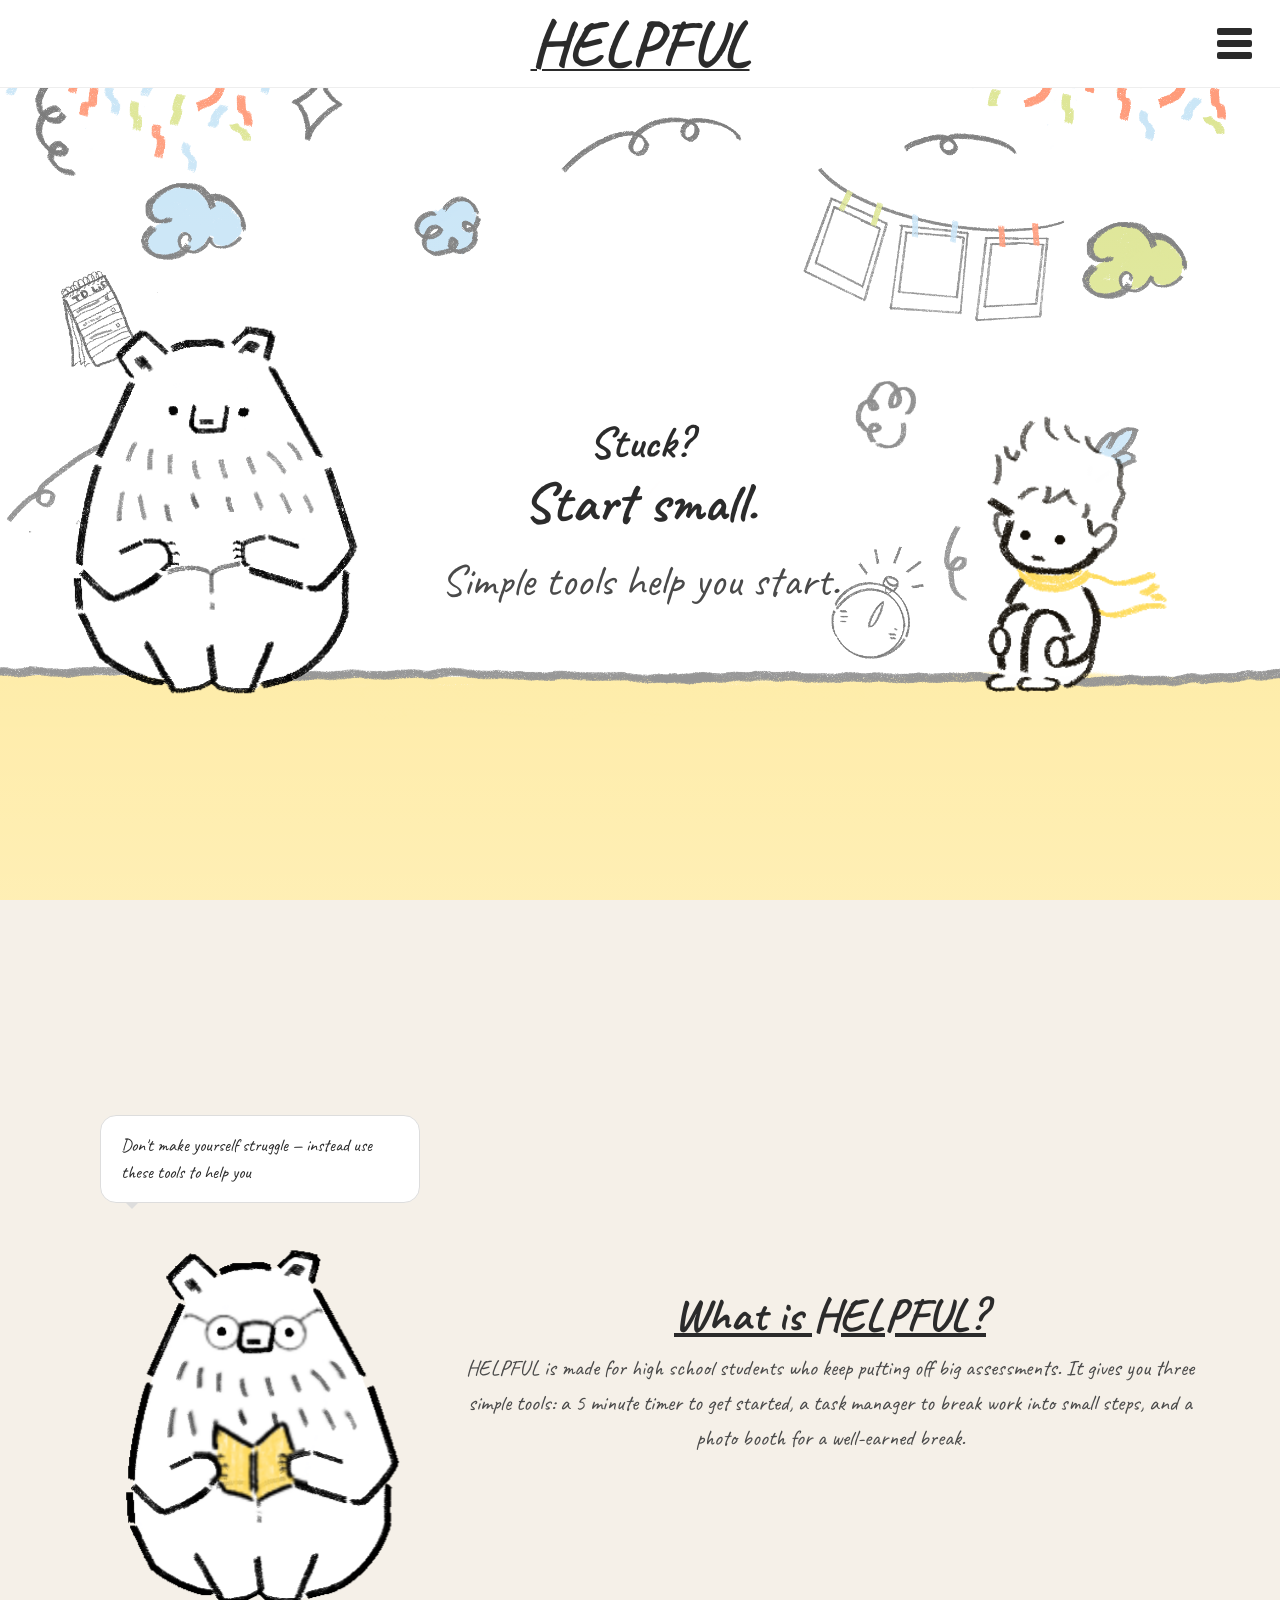
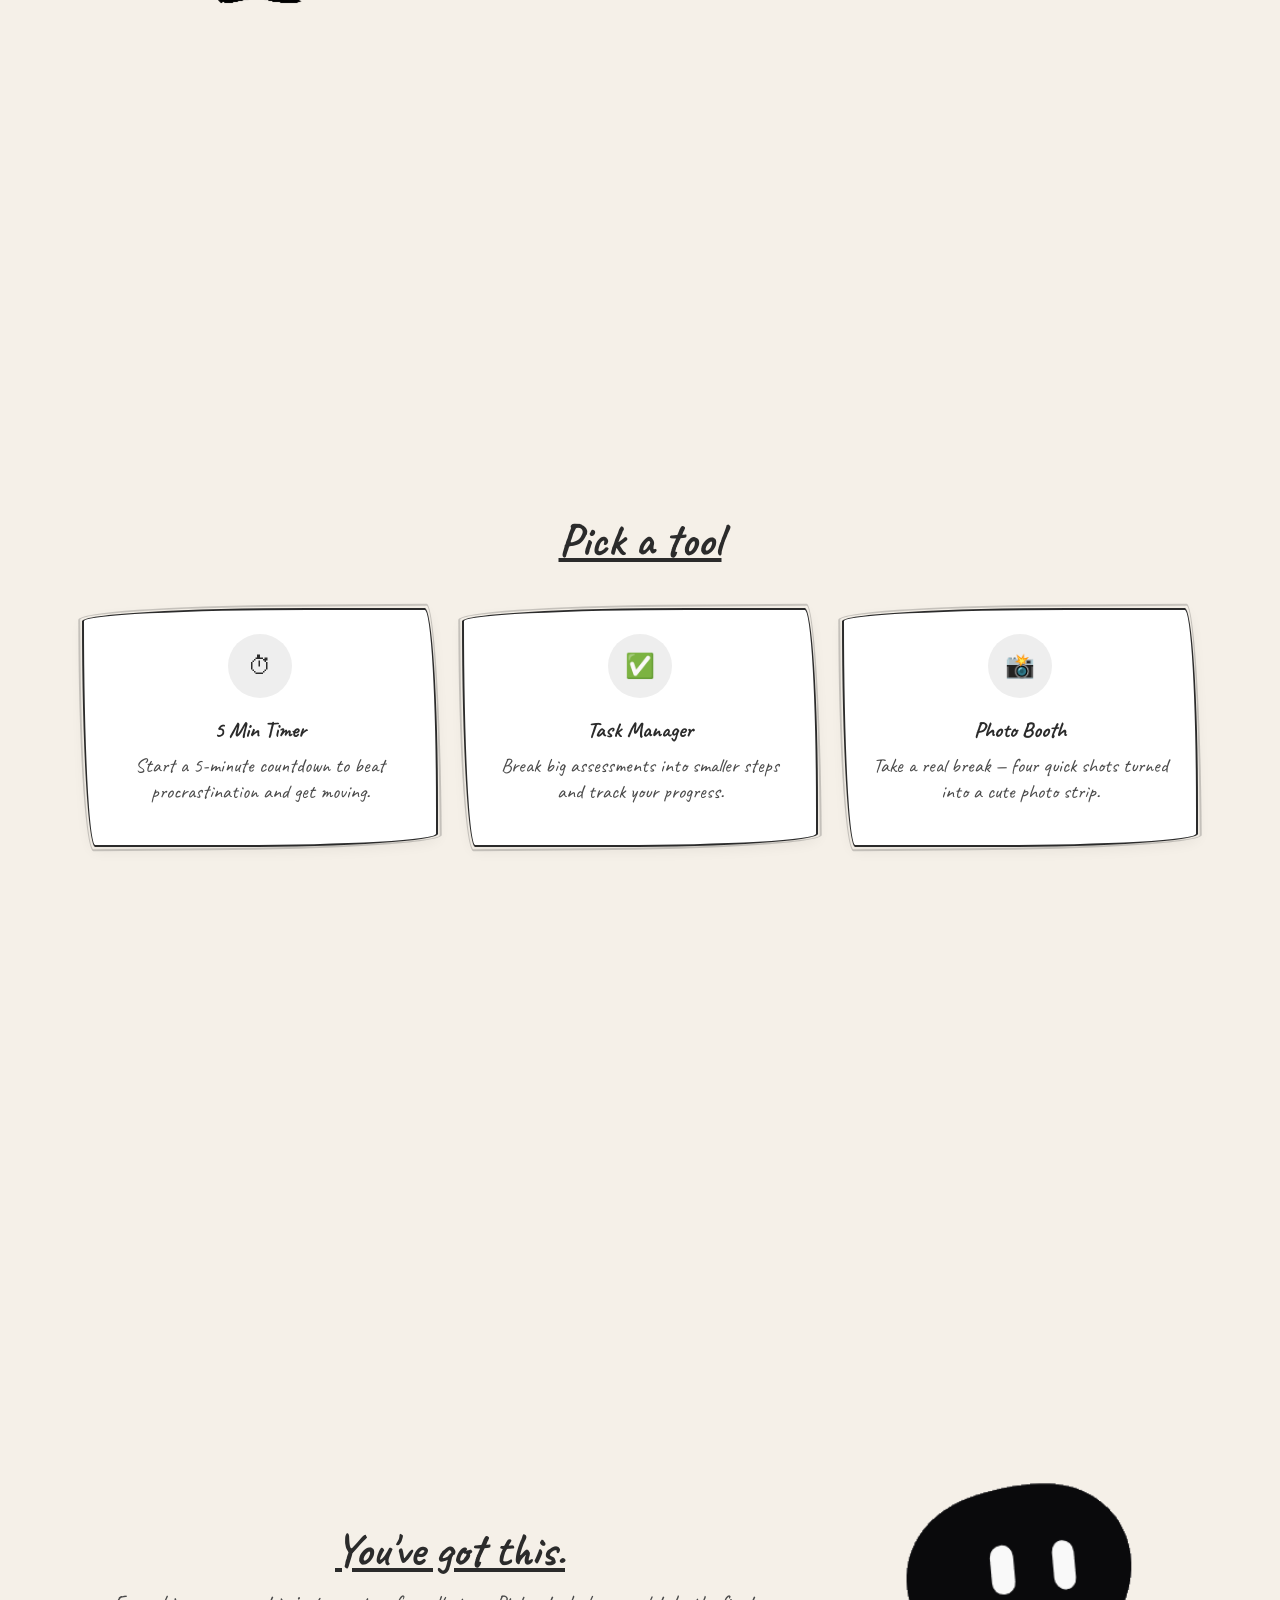
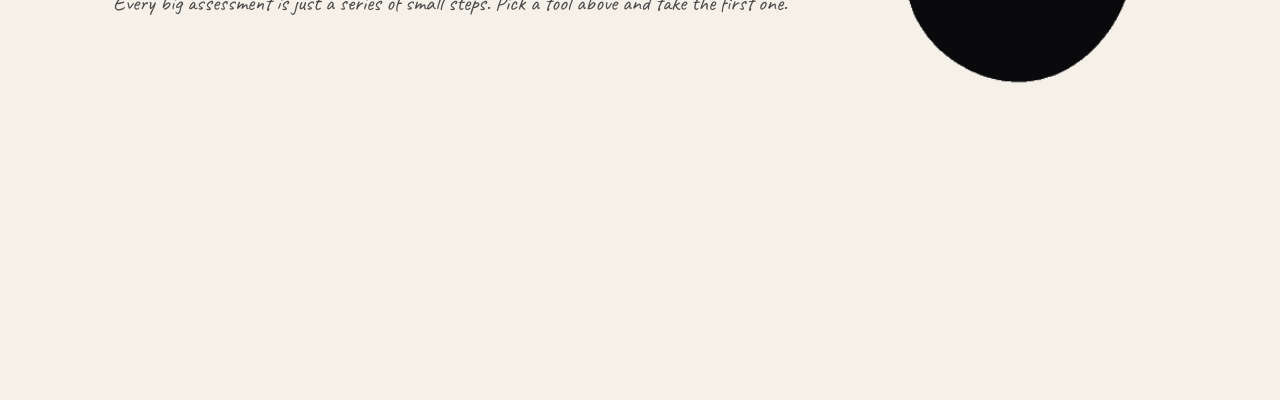
==== commit c3ff1853: "Add files via upload" ====
--- a/index.html
+++ b/index.html
@@ -1,15 +1,15 @@
 <!DOCTYPE html>
 <html lang="en">
 <head>
-  <meta charset="UTF-8" />
-  <meta name="viewport" content="width=device-width, initial-scale=1.0" />
+  <meta charset="UTF-8">
+  <meta name="viewport" content="width=device-width, initial-scale=1.0">
   <title>HELPFUL</title>
 
   <!-- Bootstrap 5 -->
-  <link href="https://cdn.jsdelivr.net/npm/bootstrap@5.3.0/dist/css/bootstrap.min.css" rel="stylesheet" />
+  <link href="https://cdn.jsdelivr.net/npm/bootstrap@5.3.0/dist/css/bootstrap.min.css" rel="stylesheet">
 
   <!-- Google Fonts -->
-  <link href="https://fonts.googleapis.com/css2?family=Space+Grotesk:wght@400;600;700&family=Caveat:wght@500;700&display=swap" rel="stylesheet" />
+  <link href="https://fonts.googleapis.com/css2?family=Space+Grotesk:wght@400;600;700&family=Caveat:wght@500;700&display=swap" rel="stylesheet">
 
   <!-- Link to CSS -->
   <link rel="stylesheet" href="style.css?v=2">
@@ -64,13 +64,13 @@
             </div>
     
             <!-- centre text -->
-            <div class="col-md-6 text-center text-md-start">
+            <div class="col-md-6 text-center">
               <h1 class="hero-tagline animate-in delay-1">
-                --------,<br>
-                <span style="text-decoration:underline">-------</span>
+                <span class="hero-lead">Stuck?</span><br>
+                Start small.
               </h1>
               <p class="hero-sub animate-in delay-2">
-                ------------------------------------------------------------
+                Simple tools help you start.
               </p>
             </div>
     
@@ -98,17 +98,15 @@
               <div class="speech-bubble animate-in">
                 Don't make yourself struggle — instead use these tools to help you
               </div>
-              <div class="character-placeholder" style="max-width:140px">
-                <!-- replace with character PNG -->
-                character
-              </div>
+              <img class="about-character animate-in delay-1" src="bear-reading.png"
+                   alt="Hand-drawn bear with glasses reading a book">
             </div>
     
             <!-- text -->
-            <div class="col-md-8">
-              <p class="section-heading animate-in">What is HELPFUL?</p>
+            <div class="col-md-8 text-center">
+              <h2 class="section-heading animate-in">What is HELPFUL?</h2>
               <p class="section-text animate-in delay-1">
-                HELPFUL -----------------------------------------------------------------------------------------
+                HELPFUL is made for high school students who keep putting off big assessments. It gives you three simple tools: a 5 minute timer to get started, a task manager to break work into small steps, and a photo booth for a well-earned break.
               </p>
             </div>
     
@@ -122,7 +120,7 @@
           <div class="row g-4 justify-content-center">
     
             <div class="col-12 text-center mb-2">
-              <p class="section-heading animate-in">Pick a tool</p>
+              <h2 class="section-heading animate-in">Pick a tool</h2>
             </div>
     
             <!-- Timer -->
@@ -173,8 +171,8 @@
         <div class="container">
           <div class="row align-items-center g-4">
     
-            <div class="col-md-8">
-              <p class="section-heading animate-in">You've got this.</p>
+            <div class="col-md-8 text-center">
+              <h2 class="section-heading animate-in">You've got this.</h2>
               <p class="section-text animate-in delay-1">
                 Every big assessment is just a series of small steps.
                 Pick a tool above and take the first one.
@@ -182,10 +180,8 @@
             </div>
     
             <div class="col-md-4 d-flex justify-content-center hide-mobile">
-              <div class="character-placeholder" style="max-width:160px">
-                <!-- replace with character PNG -->
-                character
-              </div>
+              <img class="about-character animate-in delay-2" src="blob-character.gif"
+                   alt="Small round black character with white eyes">
             </div>
     
           </div>
--- a/style.css
+++ b/style.css
@@ -197,16 +197,15 @@
   color: var(--dark);
 }
 
-.hero-tagline span {
-  text-decoration: underline;
-  text-underline-offset: 6px;
-}
-
+/* "Stuck?" sits a little smaller than "Start small." */
+.hero-lead { font-size: 44px; }
+
+/* same size as "Stuck?" */
 .hero-sub {
   font-family: var(--font-hand);
-  font-size: 18px;
+  font-size: 44px;
   color: var(--grey);
-  line-height: 1.7;
+  line-height: 1.2;
 }
 
 .hero-illustration {
@@ -255,7 +254,17 @@
 
 /* ── SECTION 2 — about ──────────────────────────────── */
 .section-about {
+  /* same hand-drawn background as the timer, task and booth pages,
+     but with a stronger white veil (.82) because these sections have
+     more text to read than the tool pages                        */
   background-color: var(--cream);
+  background-image:
+    linear-gradient(rgba(255, 255, 255, .82), rgba(255, 255, 255, .82)),
+    url('backgroundHERO.png');
+  background-size: cover;
+  background-position: center;
+  background-repeat: no-repeat;
+  background-attachment: fixed;
 }
 
 .speech-bubble {
@@ -280,7 +289,7 @@
 .character-placeholder {
   width: 100%;
   max-width: 180px;
-  aspect-ratio: 180px;
+  aspect-ratio: 3 / 4;
   background: #e8e8e8;
   border-radius: 12px;
   display: flex;
@@ -291,34 +300,72 @@
   font-family: var(--font-display);
 }
 
+/* handwriting font, to match "Stuck? Start small." and the logo.
+   Caveat runs smaller than Space Grotesk, so the sizes go up.     */
 .section-heading {
-  font-family: var(--font-display);
+  font-family: var(--font-hand);
   font-weight: 700;
-  font-size: 32px;
+  font-size: 46px;
   text-decoration: underline;
   margin-bottom: 8px;
 }
 
 .section-text {
-  font-size: 15px;
+  font-family: var(--font-hand);
+  font-size: 22px;
   color: var(--grey);
   line-height: 1.6;
 }
 
+/* the blob character under the speech bubble. The GIF has empty space
+   around the blob, so the image is wider than the blob looks.          */
+.about-character {
+  width: 370px;               /* same as the bear in the hero */
+  max-width: 100%;
+  height: auto;
+  display: block;
+}
+
 /* ── SECTION 3 — tools ──────────────────────────────── */
 .section-tools {
-  background-color: var(--blue);
-}
-
+  /* same hand-drawn background as the timer, task and booth pages,
+     but with a stronger white veil (.82) because these sections have
+     more text to read than the tool pages                        */
+  background-color: var(--cream);
+  background-image:
+    linear-gradient(rgba(255, 255, 255, .82), rgba(255, 255, 255, .82)),
+    url('backgroundHERO.png');
+  background-size: cover;
+  background-position: center;
+  background-repeat: no-repeat;
+  background-attachment: fixed;
+}
+
+/* hand-drawn outline, same as the task cards and photo strip */
 .tool-card {
+  position: relative;
   background: var(--white);
-  border-radius: 16px;
+  border: 2px solid var(--dark);
+  border-radius: 255px 15px 225px 15px / 15px 225px 15px 255px;
+  box-shadow: 0 4px 14px rgba(0,0,0,.06);
   padding: 24px;
   text-align: center;
   height: 100%;
   transition: transform 0.2s;
 }
 .tool-card:hover { transform: translateY(-4px); }
+
+/* a second, fainter outline so it looks drawn twice */
+.tool-card::after {
+  content: '';
+  position: absolute;
+  inset: -5px;
+  border: 2px solid var(--dark);
+  border-radius: 225px 15px 255px 15px / 15px 255px 15px 225px;
+  opacity: .22;
+  transform: rotate(-.4deg);
+  pointer-events: none;
+}
 
 .tool-card a {
   text-decoration: none;
@@ -335,7 +382,9 @@
 }
 
 .tool-desc {
-  font-size: 14px;
+  font-family: var(--font-hand);
+  font-size: 20px;
+  line-height: 1.3;
   color: var(--grey);
 }
 
@@ -353,7 +402,17 @@
 
 /* ── SECTION 4 — closing ────────────────────────────── */
 .section-close {
-  background-color: var(--pink);
+  /* same hand-drawn background as the timer, task and booth pages,
+     but with a stronger white veil (.82) because these sections have
+     more text to read than the tool pages                        */
+  background-color: var(--cream);
+  background-image:
+    linear-gradient(rgba(255, 255, 255, .82), rgba(255, 255, 255, .82)),
+    url('backgroundHERO.png');
+  background-size: cover;
+  background-position: center;
+  background-repeat: no-repeat;
+  background-attachment: fixed;
 }
 
 /* ── ANIMATIONS ─────────────────────────────────────── */
@@ -394,12 +453,13 @@
     text-align: center;
   }
   .hero-tagline { font-size: 36px; }
-  .hero-sub     { font-size: 16px; }
+  .hero-lead    { font-size: 28px; }
+  .hero-sub     { font-size: 28px; }
   .hero-illustration { flex: 1; min-height: 280px; }
   .char-main  { width: 140px; height: 190px; }
   .char-small { width: 90px;  height: 120px; }
 
-  .section-heading { font-size: 24px; }
+  .section-heading { font-size: 34px; }
 }
 
 /* ══ PHOTO BOOTH (breathing.html) ═══════════════════ */
@@ -964,7 +1024,7 @@
 .card-head { display: flex; align-items: flex-start; gap: 10px; margin-bottom: 6px; }
 .card-title {
   font-family: var(--font-display); font-weight: 700; font-size: 18px;
-  flex: 1; word-break: break-word; cursor: text;
+  flex: 1; overflow-wrap: anywhere; cursor: text;
 }
 .task-card.complete .card-title { text-decoration: line-through; }
 
@@ -1002,7 +1062,7 @@
   width: 18px; height: 18px; flex: 0 0 auto;
   accent-color: var(--dark); cursor: pointer;
 }
-.step-text { flex: 1; font-size: 15px; cursor: text; word-break: break-word; }
+.step-text { flex: 1; font-size: 15px; cursor: text; overflow-wrap: anywhere; }
 .step.done .step-text { text-decoration: line-through; color: #a8a49c; }
 
 .grip {
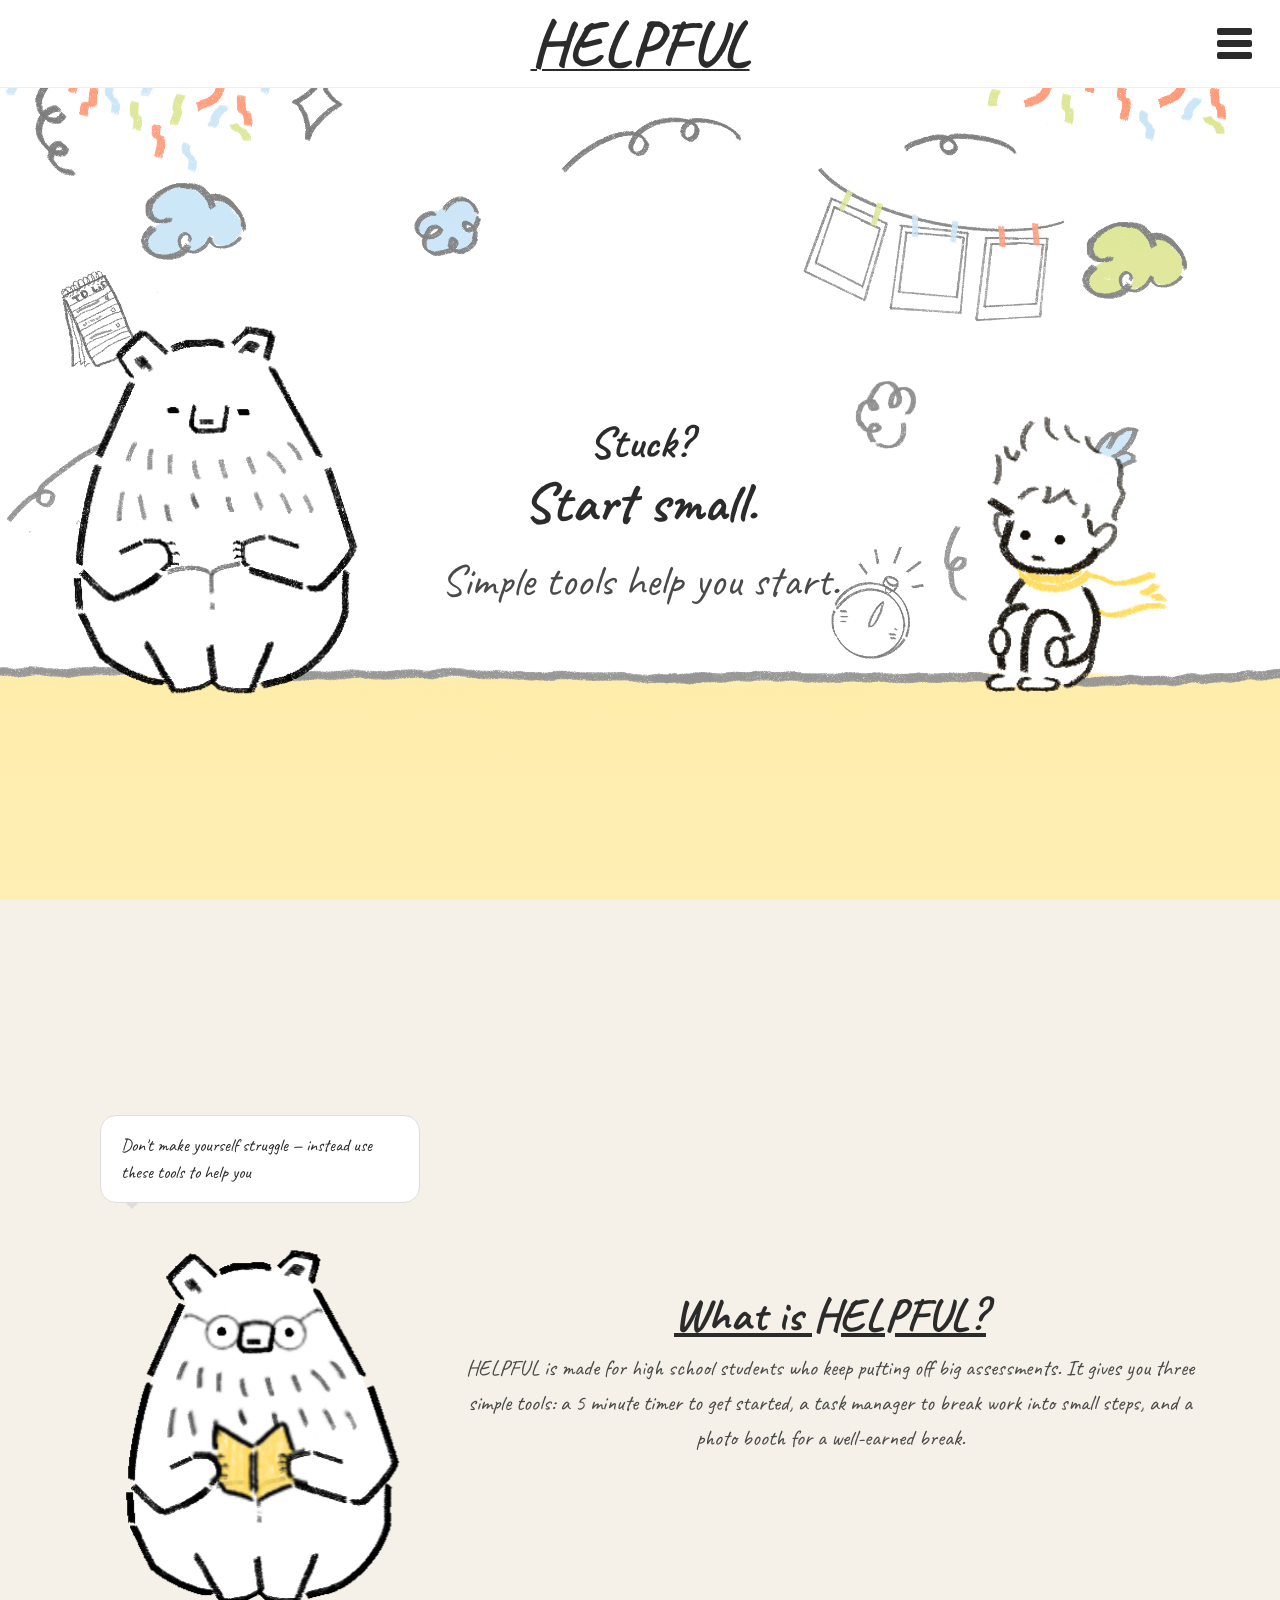
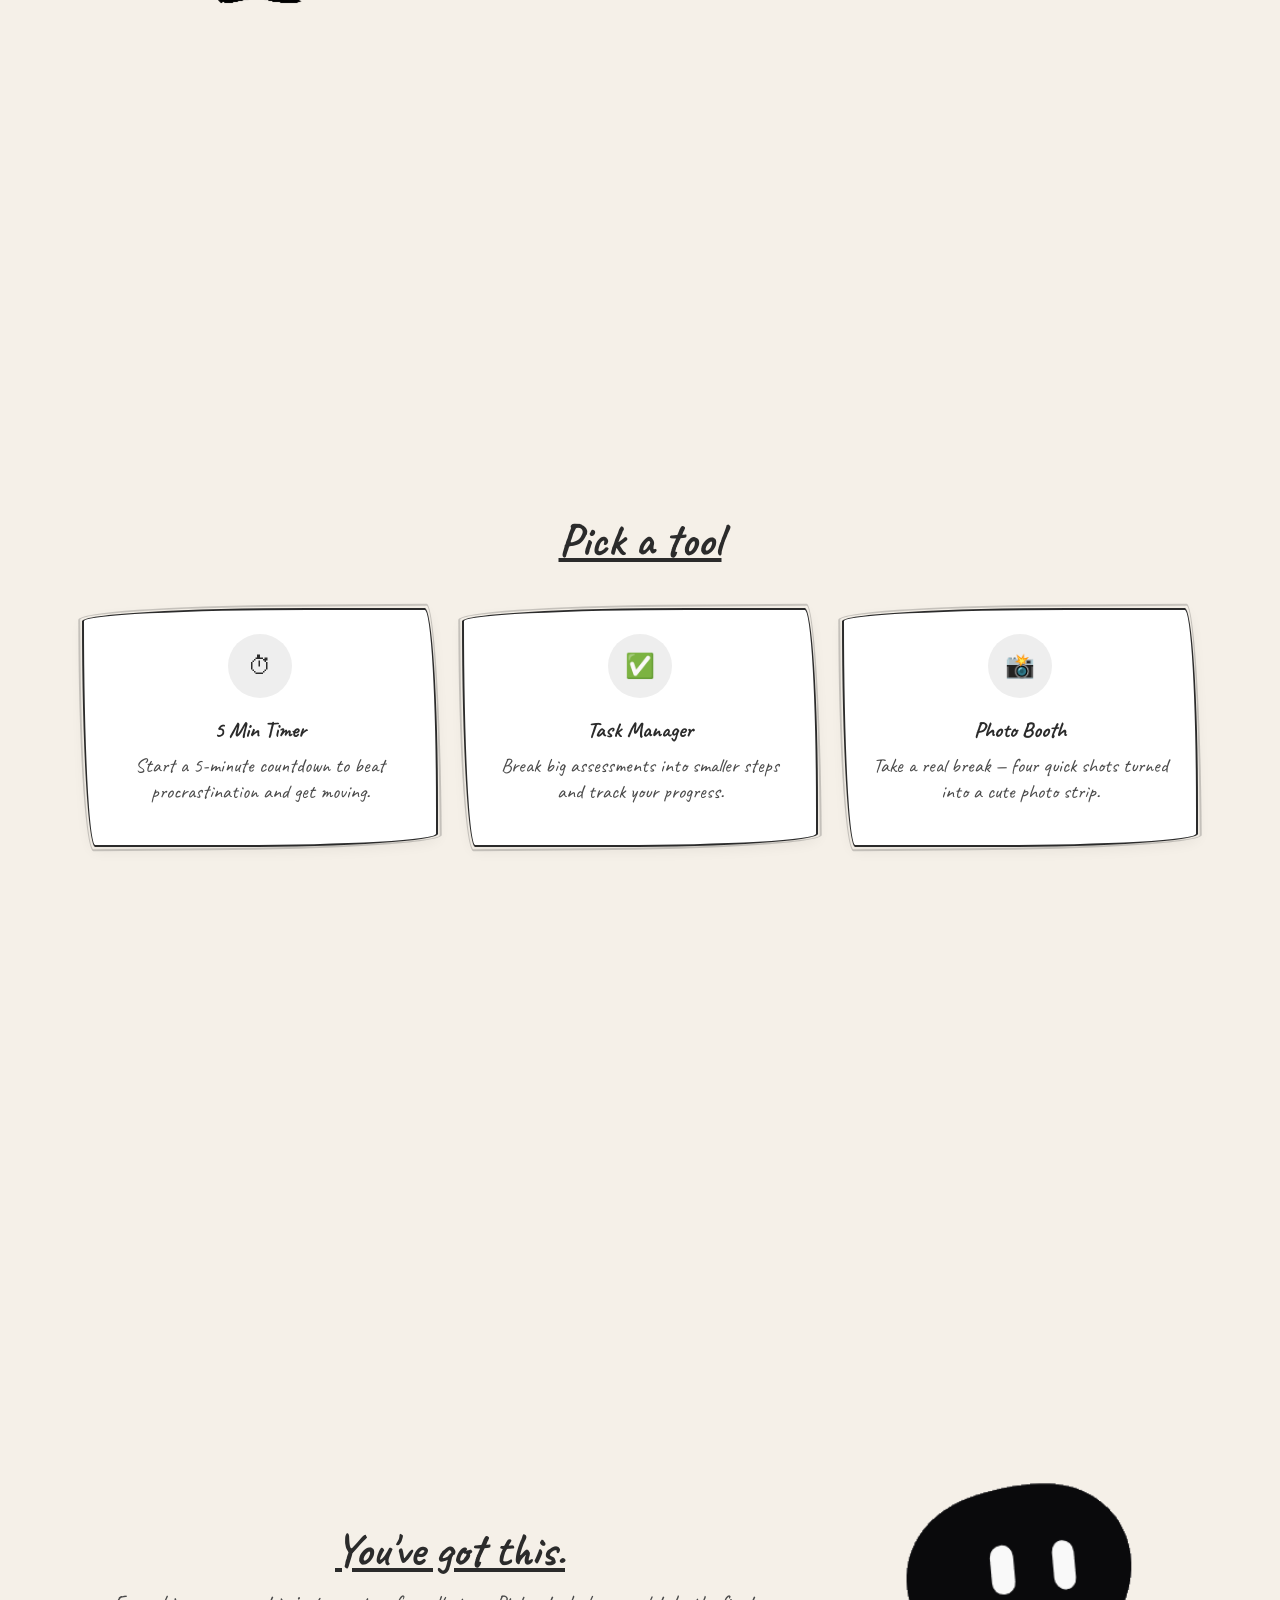
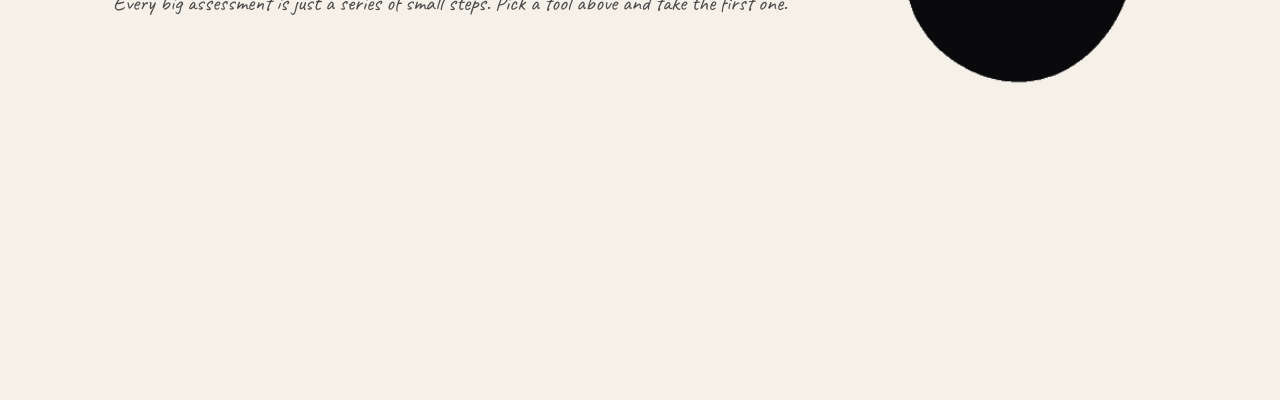
==== commit 00e33fb6: "Update index.html" ====
--- a/index.html
+++ b/index.html
@@ -195,4 +195,4 @@
            which every page shares. -->
   <script src="script.js?v=2" defer></script>
 </body>
-</html>+</html>
